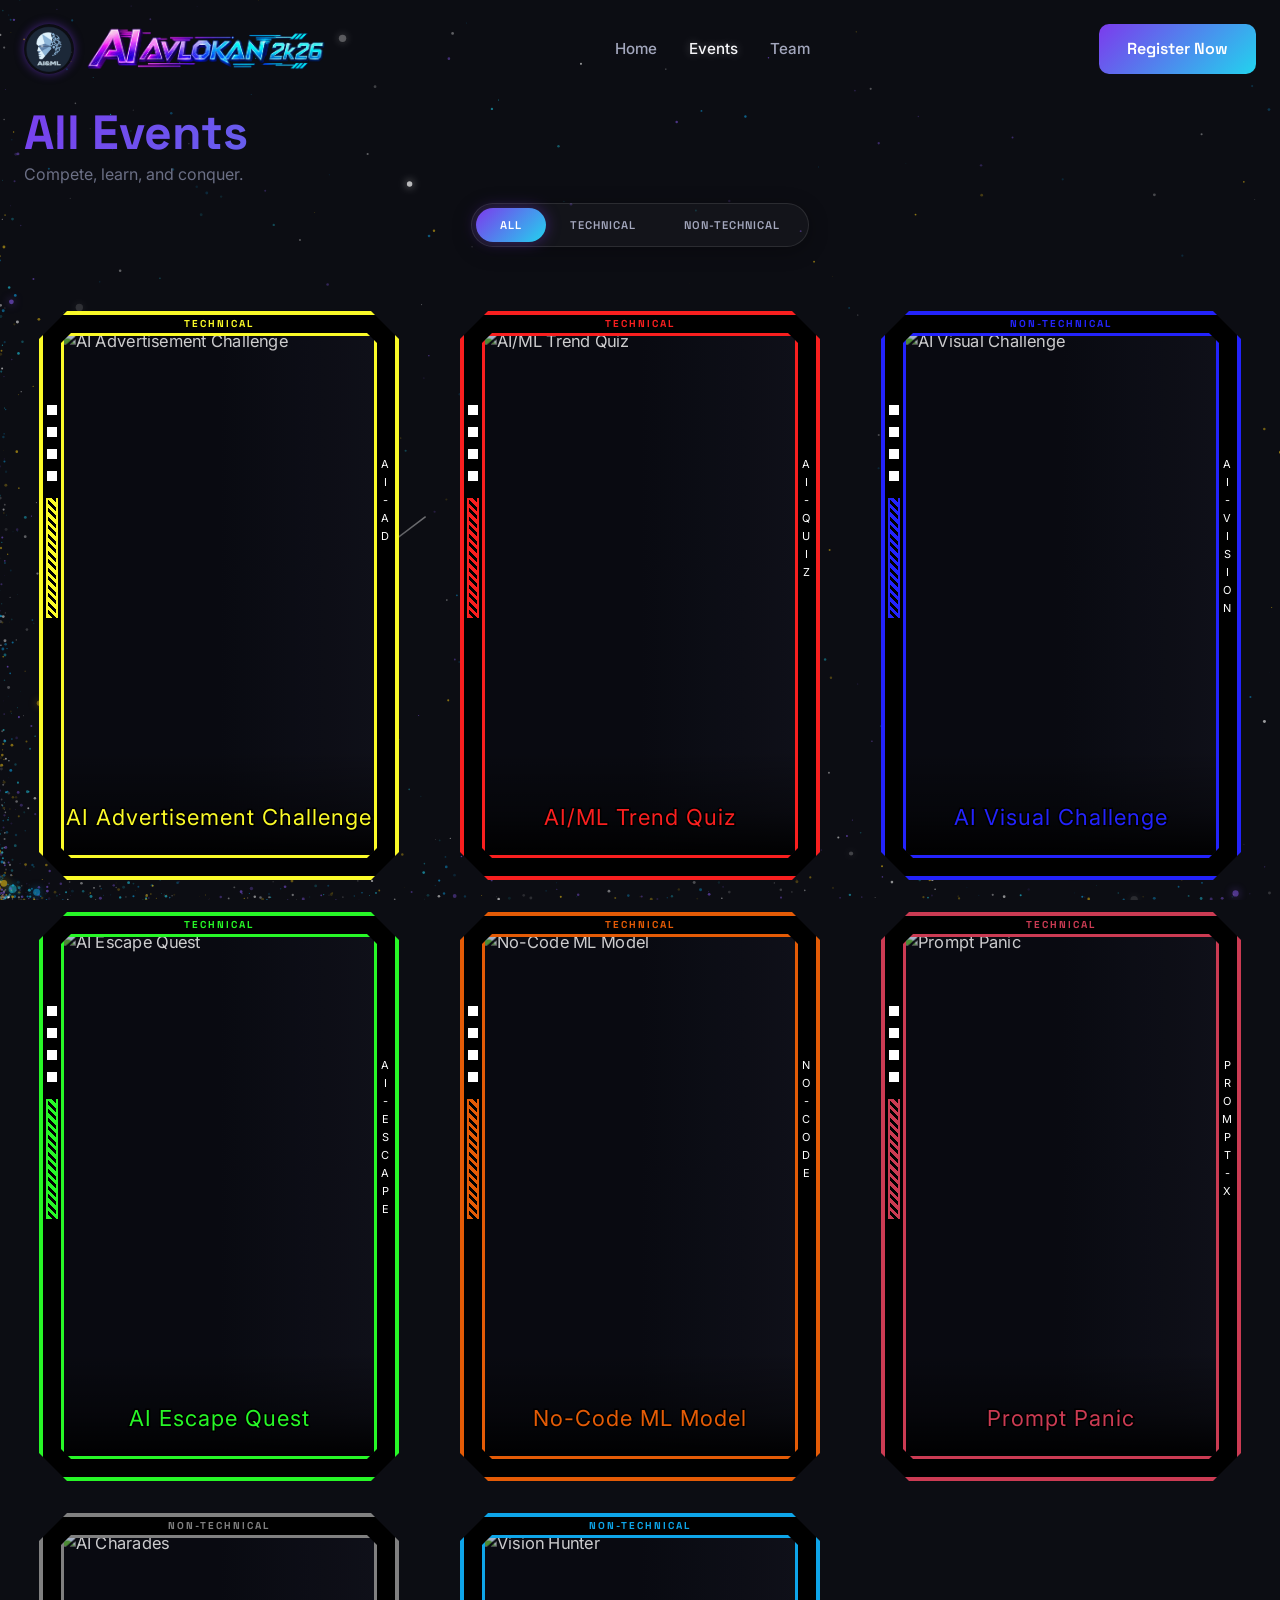
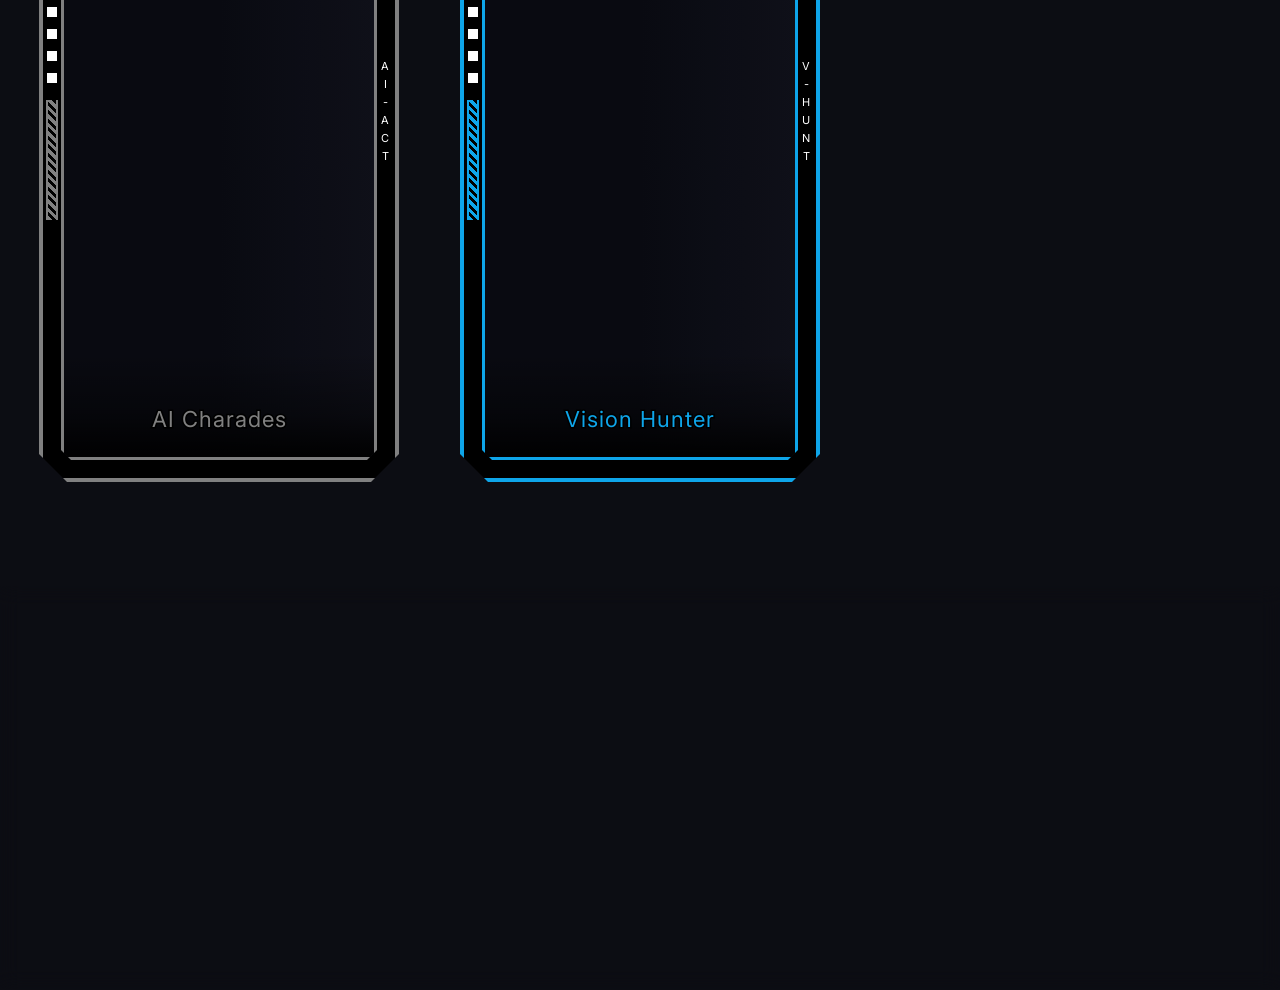
==== events.html @ 0ea6e254 "burger UI change and added register btn to burger menu and added my email for test" ====
<!DOCTYPE html>
<html lang="en">

<head>
  <meta charset="UTF-8">
  <meta name="viewport" content="width=device-width, initial-scale=1.0">
  <title>Events | AI AVLOKAN 2k26</title>

  <link rel="preconnect" href="https://fonts.googleapis.com">
  <link rel="preconnect" href="https://fonts.gstatic.com" crossorigin>
  <link
    href="https://fonts.googleapis.com/css2?family=Inter:wght@400;500;600&family=Space+Grotesk:wght@500;700&display=swap"
    rel="stylesheet">

  <link rel="stylesheet" href="css/style.css">
  <link rel="stylesheet" href="css/animations.css">
  <link rel="stylesheet" href="css/components.css">
  <link href="https://unpkg.com/aos@2.3.4/dist/aos.css" rel="stylesheet" />
</head>

<body>
  <!-- Scroll Progress -->
  <div id="scroll-progress"></div>

  <!-- Navbar -->
  <nav class="navbar">
    <div class="container navbar__inner">
      <a href="index.html" class="navbar__logo">
        <img src="assets/images/AIMLLOGO.png" alt="Logo" class="logo-mark-img">
        <img src="assets/images/AI_AVLOKAN_2k26.png" alt="AI AVLOKAN 2K26" class="logo-text-img">
      </a>

      <div class="nav-links">
        <a href="index.html">Home</a>
        <a href="events.html" class="active">Events</a>
        <a href="team.html">Team</a>
        <a href="#register" class="btn btn-primary mobile-nav-cta" style="color: white;">Register Now</a>
      </div>

      <a href="#register" class="btn btn-primary nav-cta">Register Now</a>
      <div class="burger-wrap">
        <button class="menu-toggle burger" aria-label="Toggle menu" aria-expanded="false">
          <div class="lines">
            <span></span>
            <span></span>
            <span></span>
          </div>
        </button>
      </div>
    </div>
  </nav>

  <!-- Page Header -->
  <header class="page-header mt-5">
    <div class="container">
      <h1 class="gradient-text reveal" style="padding-top: 40px; font-size: clamp(2rem, 4vw, 3rem);">All Events</h1>
      <p class="reveal reveal-delay-1 text-muted">Compete, learn, and conquer.</p>
    </div>
  </header>

  <!-- Events Section -->
  <section class="events-page-content pt-2">
    <div class="container">
      <div class="event-filter-container reveal mb-5">
        <div class="event-filter-pill">
          <div class="filter-slider"></div>
          <button class="filter-tab active" data-filter="all">ALL</button>
          <button class="filter-tab" data-filter="Technical">TECHNICAL</button>
          <button class="filter-tab" data-filter="Non-Technical">NON-TECHNICAL</button>
        </div>
      </div>
      <div id="all-events-container" class="all-events-grid"></div>
    </div>
  </section>

  <!-- Footer -->
  <footer class="footer mt-5">
    <div class="container footer-grid">
      <div class="footer-col">
        <a href="index.html" class="navbar__logo">
          <img src="assets/images/AIMLLOGO.png" alt="Logo" class="logo-mark-img">
          <span class="logo-text">AI AVLOKAN 2K26</span>
        </a>
        <p class="mt-2 text-muted">The Flagship National-Level AI Immersion Fest, Presented by the AIML Department.</p>
        <div class="social-icons mt-3">
          <a href="https://www.instagram.com/jnnce.aiml/" aria-label="Instagram"><svg width="20" height="20"
              viewBox="0 0 24 24" fill="none" stroke="#E1306C" stroke-width="2" stroke-linecap="round"
              stroke-linejoin="round">
              <rect x="2" y="2" width="20" height="20" rx="5" ry="5"></rect>
              <path d="M16 11.37A4 4 0 1 1 12.63 8 4 4 0 0 1 16 11.37z"></path>
              <line x1="17.5" y1="6.5" x2="17.51" y2="6.5"></line>
            </svg></a>
          <a href="https://www.linkedin.com/posts/jnnce-acm_jnnce-jnnceaiml-falconaiml-activity-7028016541375827968-Ko31"
            aria-label="LinkedIn"><svg width="20" height="20" viewBox="0 0 24 24" fill="none" stroke="#0A66C2"
              stroke-width="2" stroke-linecap="round" stroke-linejoin="round">
              <path d="M16 8a6 6 0 0 1 6 6v7h-4v-7a2 2 0 0 0-2-2 2 2 0 0 0-2 2v7h-4v-7a6 6 0 0 1 6-6z"></path>
              <rect x="2" y="9" width="4" height="12"></rect>
              <circle cx="4" cy="4" r="2"></circle>
            </svg></a>
          <a href="https://x.com/i/jf/onboarding/web?redirect_after_login=%2Fhashtag%2Fjnnce%3Fsrc%3Dhashtag_click&mode=login"
            aria-label="X (Twitter)"><svg width="20" height="20" viewBox="0 0 24 24" fill="#1DA1F2">
              <path
                d="M18.244 2.25h3.308l-7.227 8.26 8.502 11.24H16.17l-5.214-6.817L4.99 22.75H1.68l7.73-8.835L1.254 2.25H8.08l4.713 6.231zm-1.161 17.52h1.833L7.084 4.126H5.117z" />
            </svg></a>
        </div>
      </div>
      <div class="footer-col">
        <h4>Quick Links</h4>
        <a href="#about">About</a>
        <a href="events.html">Events</a>
        <a href="team.html">Team</a>
        <a href="#schedule">Schedule</a>
      </div>
      <div class="footer-col">
        <h4>Contact</h4>
        <p>hod_aiml@jnnce.ac.in</p>
        <p>JNNCE Campus, AIML Block Navule Shimoga</p>
      </div>
      <div class="footer-col">
        <h4>Organized By</h4>
        <p><a href="https://jnnce.ac.in/jnndemo/depaiml.html">Dept. of AIML</a></p>
      </div>
    </div>
    <div class="footer-bottom">
      <p>&copy; 2026 AI AVLOKAN &mdash; All Rights Reserved.</p>
      <p>Made with <svg width="16" height="16" viewBox="0 0 24 24" fill="currentColor" stroke="none"
          style="vertical-align: text-bottom; color: #ff3366;">
          <path
            d="M12 21.35l-1.45-1.32C5.4 15.36 2 12.28 2 8.5 2 5.42 4.42 3 7.5 3c1.74 0 3.41.81 4.5 2.09C13.09 3.81 14.76 3 16.5 3 19.58 3 22 5.42 22 8.5c0 3.78-3.4 6.86-8.55 11.54L12 21.35z" />
        </svg> by the <span><a href="https://jnnce.ac.in/jnndemo/depaiml.html"
            style="color: #07c7e9; text-decoration: none;">Dept. of AIML</a></span></p>
    </div>
  </footer>

  <!-- Event Details Modal -->
  <div id="event-modal" class="modal-overlay">
    <div class="modal-content glass-panel">
      <button class="modal-close" onclick="closeEventModal()">&times;</button>
      <div class="modal-body">
        <img id="modal-poster" src="" alt="Poster" class="modal-image">
        <div class="modal-info">
          <h2 id="modal-title">Event Title</h2>
          <p id="modal-desc" class="text-muted">Description...</p>
          <div class="modal-meta">
            <div><strong>Time:</strong> <span id="modal-time"></span></div>
            <div><strong>Prize:</strong> <span id="modal-prize" class="gradient-text"></span></div>
          </div>
          <div class="modal-organizers">
            <strong>Organizers:</strong>
            <div id="modal-organizers"></div>
          </div>
          <div class="modal-actions">
            <a href="#" id="modal-rulebook" class="btn btn-secondary">Rulebook</a>
            <a href="#" id="modal-register" class="btn btn-primary">Register Now</a>
          </div>
        </div>
      </div>
    </div>
  </div>

  <!-- Back to Top Button -->
  <button id="backToTop" class="back-to-top" aria-label="Back to top">
    <svg viewBox="0 0 24 24" fill="none" stroke="currentColor" stroke-width="2" stroke-linecap="round"
      stroke-linejoin="round">
      <path d="M18 15l-6-6-6 6" />
    </svg>
  </button>

  <script src="js/background.js"></script>
  <script src="js/events.js"></script>
  <script src="js/main.js"></script>
  <script src="https://unpkg.com/aos@2.3.4/dist/aos.js"></script>
  <script>
    AOS.init({
      duration: 1000,
      easing: 'ease-out-back',
      once: true,
      mirror: false
    });
  </script>
</body>

</html>
---- css/style.css ----
/* Core Variables */
:root {
  /* Base */
  --bg-primary: #0c0d13;
  --bg-secondary: #14151f;
  --bg-elevated: #1a1c28;
  --bg-glass: rgba(255, 255, 255, 0.04);

  /* Accent */
  --accent-primary: #7c3aed;
  --accent-secondary: #22d3ee;
  --accent-gradient: linear-gradient(135deg, #7c3aed 0%, #22d3ee 100%);
  --accent-gold: #facc15;

  /* Text */
  --text-primary: #f5f5f8;
  --text-secondary: #a3a7bd;
  --text-muted: #6b6f85;

  /* Borders / Lines */
  --border-subtle: rgba(255, 255, 255, 0.08);
  --border-glow: rgba(124, 58, 237, 0.4);

  /* Status */
  --success: #22c55e;
  --live-red: #ef4444;

  /* Shadows */
  --shadow-soft: 0 8px 30px rgba(0, 0, 0, 0.35);
  --shadow-glow: 0 0 40px rgba(124, 58, 237, 0.25);

  /* Radii */
  --radius-sm: 10px;
  --radius-md: 18px;
  --radius-lg: 28px;

  /* Spacing */
  --space-1: 8px;
  --space-2: 16px;
  --space-3: 24px;
  --space-4: 40px;
  --space-5: 64px;
  --space-6: 96px;

  /* Fonts */
  --font-heading: 'Space Grotesk', sans-serif;
  --font-body: 'Inter', sans-serif;
}

/* Reset & Base */
*,
*::before,
*::after {
  box-sizing: border-box;
  margin: 0;
  padding: 0;
}

html {
  scroll-behavior: smooth;
  scroll-padding-top: 80px;
  overflow-x: clip;
}

body {
  font-family: var(--font-body);
  background-color: var(--bg-primary);
  color: var(--text-primary);
  line-height: 1.6;
  overflow-x: clip;
  max-width: 100%;
}

/* Typography */
h1,
h2,
h3,
h4,
h5,
h6 {
  font-family: var(--font-heading);
  line-height: 1.2;
}

h1 {
  font-size: clamp(3rem, 5vw, 4.5rem);
  font-weight: 700;
}

h2 {
  font-size: clamp(2.25rem, 4vw, 2.75rem);
  font-weight: 700;
  margin-bottom: var(--space-3);
}

h3 {
  font-size: 1.5rem;
  font-weight: 600;
  margin-bottom: var(--space-2);
}

p {
  font-size: 1rem;
  color: var(--text-secondary);
}

small {
  font-size: 0.875rem;
  color: var(--text-muted);
}

.gradient-text {
  background: var(--accent-gradient);
  -webkit-background-clip: text;
  background-clip: text;
  -webkit-text-fill-color: transparent;
}

/* Container */
.container {
  width: 100%;
  max-width: 1280px;
  margin: 0 auto;
  padding: 0 var(--space-3);
}

/* Section */
section {
  padding: var(--space-4) 0;
  position: relative;
}

section.bg-alt {
  background-color: var(--bg-secondary);
}

/* Glassmorphism Utilities */
.glass-panel {
  background: var(--bg-glass);
  backdrop-filter: blur(12px);
  -webkit-backdrop-filter: blur(12px);
  border: 1px solid var(--border-subtle);
  border-radius: var(--radius-md);
}

/* Image Shimmer Skeleton */
.skeleton {
  background: linear-gradient(90deg, var(--bg-secondary) 25%, var(--bg-elevated) 50%, var(--bg-secondary) 75%);
  background-size: 200% 100%;
  animation: shimmer 1.5s infinite linear;
}

img {
  max-width: 100%;
  display: block;
}

/* Base Buttons */
.btn {
  display: inline-flex;
  align-items: center;
  justify-content: center;
  padding: 12px 28px;
  border-radius: var(--radius-sm);
  font-family: var(--font-heading);
  font-weight: 600;
  text-decoration: none;
  cursor: pointer;
  transition: transform 0.3s cubic-bezier(0.4, 0, 0.2, 1), box-shadow 0.3s ease;
  will-change: transform;
}

.btn:hover {
  transform: scale(1.03);
}

.btn:active {
  transform: scale(0.98);
}

.btn-primary {
  background: var(--accent-gradient);
  color: #fff;
  border: none;
}

.btn-primary:hover {
  box-shadow: var(--shadow-glow);
}

.btn-secondary {
  background: transparent;
  color: var(--text-primary);
  border: 1px solid var(--accent-primary);
  position: relative;
  overflow: hidden;
}

.btn-secondary:hover {
  background: rgba(124, 58, 237, 0.1);
  box-shadow: 0 0 20px rgba(124, 58, 237, 0.2);
}

/* Scrollbar */
::-webkit-scrollbar {
  width: 8px;
}

::-webkit-scrollbar-track {
  background: var(--bg-primary);
}

::-webkit-scrollbar-thumb {
  background: var(--accent-primary);
  border-radius: 4px;
}

/* Accessibility */
:focus-visible {
  outline: 2px solid var(--accent-primary);
  outline-offset: 4px;
}

.logo-text-img {
  width: 240px;
  height: auto;
  display: block;
}

@media (max-width: 768px) {
  .logo-text-img {
    width: 185px;
  }
}
---- css/animations.css ----
/* Animations */
@keyframes shimmer {
  to {
    background-position: -200% 0;
  }
}

@keyframes float {

  0%,
  100% {
    transform: translateY(0);
  }

  50% {
    transform: translateY(-12px);
  }
}

@keyframes spin-gradient {
  0% {
    transform: rotate(0deg);
  }

  100% {
    transform: rotate(360deg);
  }
}

@keyframes pulse {

  0%,
  100% {
    opacity: 1;
    box-shadow: 0 0 10px var(--live-red);
  }

  50% {
    opacity: 0.6;
    box-shadow: 0 0 20px var(--live-red);
  }
}

/* Scroll Reveal Classes */
.reveal {
  opacity: 0;
  transform: translateY(40px);
  transition: opacity 0.8s cubic-bezier(0.4, 0, 0.2, 1), transform 0.8s cubic-bezier(0.4, 0, 0.2, 1);
  will-change: opacity, transform;
}

.reveal.is-visible {
  opacity: 1;
  transform: translateY(0);
}

.reveal-left {
  opacity: 0;
  transform: translateX(-40px);
  transition: opacity 0.8s cubic-bezier(0.4, 0, 0.2, 1), transform 0.8s cubic-bezier(0.4, 0, 0.2, 1);
  will-change: opacity, transform;
}

.reveal-left.is-visible {
  opacity: 1;
  transform: translateX(0);
}

.reveal-right {
  opacity: 0;
  transform: translateX(40px);
  transition: opacity 0.8s cubic-bezier(0.4, 0, 0.2, 1), transform 0.8s cubic-bezier(0.4, 0, 0.2, 1);
  will-change: opacity, transform;
}

.reveal-right.is-visible {
  opacity: 1;
  transform: translateX(0);
}

/* Stagger delays */
.reveal-delay-1 {
  transition-delay: 0.1s;
}

.reveal-delay-2 {
  transition-delay: 0.2s;
}

.reveal-delay-3 {
  transition-delay: 0.3s;
}

/* Reduced Motion */
@media (prefers-reduced-motion: reduce) {

  *,
  *::before,
  *::after {
    animation-duration: 0.01ms !important;
    animation-iteration-count: 1 !important;
    transition-duration: 0.01ms !important;
    scroll-behavior: auto !important;
  }

  .reveal,
  .reveal-left,
  .reveal-right {
    opacity: 1;
    transform: none;
    transition: none;
  }
}

/* Hologram / CRT Glitch Effect */
@keyframes hologram-flicker {
  0% {
    opacity: 0;
    transform: scale(0.95) translateX(-2px);
    filter: drop-shadow(4px 0 0 rgba(255, 0, 50, 0.7)) drop-shadow(-4px 0 0 rgba(0, 210, 255, 0.7));
  }

  4% {
    opacity: 0.9;
    transform: scale(1.02) translateX(3px);
    filter: none;
  }

  8% {
    opacity: 0.1;
    transform: scale(1);
    filter: drop-shadow(-3px 0 0 rgba(255, 0, 50, 0.7)) drop-shadow(3px 0 0 rgba(0, 210, 255, 0.7));
  }

  14% {
    opacity: 1;
    transform: scale(1) translateX(0);
    filter: none;
  }

  18% {
    opacity: 0.2;
    transform: scale(1.01) translateY(2px);
    filter: drop-shadow(2px 0 0 rgba(255, 0, 50, 0.7)) drop-shadow(-2px 0 0 rgba(0, 210, 255, 0.7));
  }

  22% {
    opacity: 0;
    transform: scale(1);
    filter: none;
  }

  32% {
    opacity: 0.9;
    transform: scale(0.98) translateX(-1px);
    filter: none;
  }

  38% {
    opacity: 0.2;
    transform: scale(1);
  }

  48% {
    opacity: 1;
    transform: scale(1);
    filter: none;
  }

  52% {
    opacity: 1;
    transform: scale(1) translateX(2px) skewX(-2deg);
    filter: drop-shadow(2px 0 0 rgba(255, 0, 50, 0.5));
  }

  56% {
    opacity: 0.6;
    transform: scale(1) translateX(-2px) skewX(2deg);
    filter: drop-shadow(-2px 0 0 rgba(0, 210, 255, 0.5));
  }

  62% {
    opacity: 1;
    transform: scale(1);
    filter: none;
  }

  72% {
    opacity: 0.8;
    transform: scale(1);
    filter: none;
  }

  85% {
    opacity: 1;
    transform: scale(1);
    filter: none;
  }

  100% {
    opacity: 1;
    transform: scale(1);
    filter: none;
  }
}

.glitch-flicker {
  animation: hologram-flicker 2.5s cubic-bezier(0.25, 0.46, 0.45, 0.94) 2s both;
}

/* =========================================================
   AR/VR ENTRY EXPERIENCE
   ========================================================= */
:root {
  --violet: #8d43ff;
  --violet2: #c17cff;
  --cyan: #00eaff;
  --pink: #ff2bd6;
  --yellow: #ffe45b;
  --blue: #07134e;
  --black: #000;
  --intro-ms: 1700ms;
}

#vr-entry {
  position: fixed;
  inset: 0;
  z-index: 99999;
  overflow: hidden;
  background: #000;
  pointer-events: auto;
  isolation: isolate;
}

#vr-entry.is-done {
  pointer-events: none;
  animation: entryExit 280ms cubic-bezier(.2, .8, .2, 1) forwards;
}

@keyframes entryExit {
  to {
    opacity: 0;
    visibility: hidden
  }
}

.atmosphere {
  position: absolute;
  inset: -20%;
  background:
    radial-gradient(circle at 50% 52%, rgba(33, 18, 126, .38), transparent 28%),
    radial-gradient(circle at 50% 50%, rgba(0, 234, 255, .09), transparent 42%),
    repeating-linear-gradient(90deg,
      transparent 0 12px,
      rgba(141, 67, 255, .018) 13px 14px);
  filter: blur(1px);
  animation: atmosphereMove 2s ease-out both;
}

@keyframes atmosphereMove {
  from {
    transform: scale(1.15);
    opacity: .25
  }

  to {
    transform: scale(1);
    opacity: 1
  }
}

.goggles {
  position: absolute;
  left: 50%;
  top: 50%;
  width: min(92vw, 1790px);
  aspect-ratio: 1793/904;
  transform:
    translate(-50%, -50%) perspective(1200px) rotateX(0deg) scale(.43);
  transform-origin: center;
  animation: gogglesExpand var(--intro-ms) cubic-bezier(.12, .76, .12, 1) forwards;
  will-change: transform;
  filter:
    drop-shadow(0 0 5px rgba(141, 67, 255, .45)) drop-shadow(0 0 22px rgba(0, 234, 255, .08));
}

@keyframes gogglesExpand {
  0% {
    transform: translate(-50%, -50%) perspective(1200px) rotateX(9deg) scale(.38);
  }

  28% {
    transform: translate(-50%, -50%) perspective(1200px) rotateX(3deg) scale(.56);
  }

  72% {
    transform: translate(-50%, -50%) perspective(1200px) rotateX(0) scale(.93);
  }

  100% {
    transform: translate(-50%, -50%) perspective(1200px) rotateX(0) scale(1.62);
  }
}

.goggle-shell {
  position: absolute;
  inset: 0;
}

.goggle-shell svg {
  width: 100%;
  height: 100%;
  display: block;
  overflow: visible;
}

.frame-glow {
  fill: none;
  stroke: var(--violet2);
  stroke-width: 2.2;
  opacity: .72;
  filter: url(#glow);
}

.frame-glow-2 {
  fill: none;
  stroke: var(--violet);
  stroke-width: 1;
  opacity: .42;
}

.lens {
  position: absolute;
  inset: 9.7% 10.4% 8.8%;
  overflow: hidden;
  clip-path: polygon(3.8% 8.8%, 26% 1%, 47% 4.7%, 53% 4.7%, 74% 1%, 96.2% 8.8%, 100% 42%, 96.5% 85%, 74% 98%, 58% 92%, 50% 84%, 42% 92%, 26% 98%, 3.5% 85%, 0 42%);
  background:
    radial-gradient(circle at 50% 48%, rgba(41, 32, 144, .46), transparent 35%),
    linear-gradient(135deg, #081b68, #03072c 52%, #08194b);
  box-shadow: inset 0 0 50px rgba(0, 0, 0, .75), inset 0 0 25px rgba(0, 234, 255, .12);
  animation: lensPunch var(--intro-ms) cubic-bezier(.12, .76, .12, 1) both;
}

@keyframes lensPunch {
  0% {
    filter: brightness(.45);
    transform: scale(.96)
  }

  25% {
    filter: brightness(1);
    transform: scale(1)
  }

  78% {
    filter: brightness(1.15);
    transform: scale(1.015)
  }

  100% {
    filter: brightness(.8);
    transform: scale(1.04)
  }
}

.lens::before {
  content: "";
  position: absolute;
  inset: 0;
  background:
    repeating-linear-gradient(0deg, transparent 0 3px, rgba(0, 234, 255, .028) 4px, transparent 5px 7px),
    repeating-linear-gradient(90deg, transparent 0 30px, rgba(141, 67, 255, .025) 31px, transparent 32px);
  mix-blend-mode: screen;
  animation: scan 650ms linear infinite;
  pointer-events: none;
}

@keyframes scan {
  from {
    background-position: 0 0, 0 0
  }

  to {
    background-position: 0 42px, 28px 0
  }
}

.data-noise {
  position: absolute;
  inset: 0;
  opacity: .35;
  background:
    linear-gradient(90deg, transparent 0 15%, rgba(0, 234, 255, .08) 15.2% 15.35%, transparent 15.5%),
    linear-gradient(180deg, transparent 0 72%, rgba(255, 43, 214, .12) 72.2% 72.35%, transparent 72.6%),
    repeating-linear-gradient(90deg, transparent 0 62px, rgba(0, 234, 255, .045) 63px 64px);
  animation: dataDrift 1.4s linear infinite;
}

@keyframes dataDrift {
  50% {
    transform: translateX(-8px);
    opacity: .52
  }
}

.hud {
  position: absolute;
  left: 21%;
  top: 18%;
  width: 57%;
  height: 48%;
  color: #fff;
  text-shadow: 0 0 8px rgba(255, 255, 255, .55);
}

.hud-frame {
  position: absolute;
  inset: 0;
  border: 2px solid rgba(255, 43, 214, .72);
  box-shadow: 0 0 10px rgba(255, 43, 214, .35), inset 0 0 14px rgba(255, 43, 214, .12);
  clip-path: polygon(0 0, 73% 0, 77% 9%, 100% 9%, 100% 86%, 94% 100%, 0 100%);
}

.hud-frame::after {
  content: "";
  position: absolute;
  left: 4%;
  right: 2%;
  top: 8%;
  border-top: 2px solid rgba(0, 234, 255, .7);
  box-shadow: 0 0 7px rgba(0, 234, 255, .5);
}

.hud-title {
  position: absolute;
  top: 11%;
  left: 4%;
  font-weight: 900;
  font-size: clamp(12px, 1.7vw, 28px);
  letter-spacing: .19em;
  color: #ffe9c8;
  text-shadow: 0 0 4px #ff8a4b, 0 0 13px rgba(255, 43, 214, .55);
  white-space: nowrap;
  transform: skew(-5deg);
}

.hud-meta {
  position: absolute;
  left: 4%;
  top: 22%;
  font-size: clamp(6px, .6vw, 10px);
  letter-spacing: .16em;
  opacity: .45;
}

.hud-progress {
  position: absolute;
  left: 7%;
  right: 7%;
  top: 42%;
  height: 16%;
  border: 2px solid rgba(255, 43, 214, .72);
  box-shadow: 0 0 12px rgba(255, 43, 214, .22);
  padding: 5px;
}

.progress-fill {
  width: 0%;
  height: 100%;
  background: repeating-linear-gradient(135deg, #ffb14b 0 8px, #ffe45b 8px 16px);
  box-shadow: 0 0 10px #ffe45b, 0 0 22px rgba(255, 228, 91, .6);
  animation: loadProgress 1080ms linear 40ms forwards;
}

@keyframes loadProgress {
  0% {
    width: 0%
  }

  100% {
    width: 100%
  }
}

.progress-sheen {
  position: absolute;
  inset: 0 auto 0 -35%;
  width: 25%;
  background: linear-gradient(90deg, transparent, rgba(255, 255, 255, .8), transparent);
  transform: skewX(-18deg);
  animation: sheen 500ms ease-out 150ms forwards;
}

@keyframes sheen {
  to {
    left: 115%
  }
}

.percent {
  position: absolute;
  left: 7%;
  top: 63%;
  color: var(--cyan);
  font-size: clamp(22px, 3.1vw, 52px);
  font-weight: 900;
  letter-spacing: .04em;
  text-shadow: 0 0 9px rgba(0, 234, 255, .8);
}

.percent::after {
  content: "";
  display: block;
  width: 105px;
  max-width: 55vw;
  height: 3px;
  margin-top: 4px;
  background: var(--cyan);
  box-shadow: 0 0 8px var(--cyan);
}

.hud-dots {
  position: absolute;
  top: 4%;
  left: 45%;
  display: flex;
  gap: 8px;
}

.hud-dots i {
  width: 9px;
  height: 9px;
  background: #ffb14b;
  box-shadow: 0 0 8px #ffb14b;
  animation: blink 600ms infinite alternate;
}

.hud-dots i:nth-child(2) {
  animation-delay: 100ms
}

.hud-dots i:nth-child(3) {
  animation-delay: 200ms
}

.hud-dots i:nth-child(4) {
  animation-delay: 300ms
}

@keyframes blink {
  to {
    opacity: .25;
    transform: scale(.75)
  }
}

.cross {
  position: absolute;
  width: 13px;
  height: 13px;
  border: 2px solid var(--cyan);
  transform: rotate(45deg);
  box-shadow: 0 0 8px rgba(0, 234, 255, .6);
}

.cross.a {
  top: 12%;
  right: 26%
}

.cross.b {
  bottom: 7%;
  left: 48%;
  border-color: #ffe45b
}

.side-control {
  position: absolute;
  top: 13%;
  width: 8%;
  height: 70%;
  color: var(--violet);
  opacity: .9;
}

.side-control.left {
  left: 1.2%
}

.side-control.right {
  right: 1.2%
}

.side-arc {
  position: absolute;
  inset: 0;
  border: 5px solid var(--violet);
  border-top-color: transparent;
  border-bottom-color: transparent;
  border-radius: 50%;
  filter: drop-shadow(0 0 7px rgba(141, 67, 255, .7));
}

.side-control.left .side-arc {
  transform: rotate(18deg)
}

.side-control.right .side-arc {
  transform: rotate(-18deg)
}

.ticks {
  position: absolute;
  inset: 13% 18%;
  background: repeating-conic-gradient(from 0deg, var(--violet) 0 2deg, transparent 2deg 8deg);
  mask: radial-gradient(circle, transparent 54%, #000 56% 65%, transparent 67%);
  -webkit-mask: radial-gradient(circle, transparent 54%, #000 56% 65%, transparent 67%);
}

.telemetry {
  position: absolute;
  left: 24%;
  bottom: 10%;
  display: flex;
  gap: 14px;
  transform: scale(.9);
}

.dial {
  width: 44px;
  aspect-ratio: 1;
  border: 4px dotted var(--violet);
  border-radius: 50%;
  display: grid;
  place-items: center;
  font-size: 11px;
  color: #d4b2ff;
  box-shadow: 0 0 8px rgba(141, 67, 255, .25);
}

.bars {
  position: absolute;
  top: 52px;
  left: 0;
  display: flex;
  gap: 4px;
}

.bars span {
  display: block;
  width: 26px;
  height: 6px;
  background: var(--violet);
  box-shadow: 0 0 5px rgba(141, 67, 255, .55);
}

.wave {
  position: absolute;
  right: 21%;
  bottom: 12%;
  width: 10%;
  height: 10%;
  opacity: .9;
}

.wave svg {
  width: 100%;
  height: 100%;
  overflow: visible;
}

.wave path {
  fill: #b45cff;
  filter: url(#waveGlow);
}

.brand-mark {
  position: absolute;
  left: 50%;
  bottom: 3%;
  transform: translateX(-50%);
  color: var(--violet);
  font-family: Arial, sans-serif;
  font-weight: 900;
  font-size: clamp(42px, 5vw, 84px);
  font-style: italic;
  letter-spacing: -.15em;
  text-shadow: 0 0 8px rgba(141, 67, 255, .7), 0 0 20px rgba(141, 67, 255, .35);
}

.center-seam {
  position: absolute;
  left: 50%;
  top: 0;
  bottom: 0;
  width: 1px;
  background: linear-gradient(transparent, rgba(141, 67, 255, .55) 20%, rgba(255, 255, 255, .18) 50%, rgba(141, 67, 255, .55) 80%, transparent);
  opacity: .55;
  animation: seam 700ms ease-out both;
}

@keyframes seam {
  from {
    transform: scaleY(.25);
    opacity: 0
  }

  to {
    transform: scaleY(1);
    opacity: .55
  }
}

#vr-entry::after {
  content: "";
  position: absolute;
  inset: 0;
  background: #000;
  opacity: 0;
  pointer-events: none;
  animation: blackout 300ms ease-in 1030ms forwards;
}

@keyframes blackout {
  0% {
    opacity: 0
  }

  65% {
    opacity: .92
  }

  100% {
    opacity: 1
  }
}

#vr-entry.is-done .lens,
#vr-entry.is-done .hud,
#vr-entry.is-done .telemetry,
#vr-entry.is-done .wave,
#vr-entry.is-done .brand-mark {
  opacity: 0;
  transition: opacity 130ms ease-out;
}

#vr-entry.is-done .goggles {
  filter: drop-shadow(0 0 8px rgba(141, 67, 255, .55)) drop-shadow(0 0 30px rgba(0, 234, 255, .12));
}

.boot-label {
  position: absolute;
  left: 50%;
  top: 54%;
  transform: translate(-50%, -50%);
  z-index: 5;
  font-size: 10px;
  letter-spacing: .3em;
  color: rgba(255, 255, 255, .48);
  animation: bootLabel 700ms ease-out both;
}

@keyframes bootLabel {
  0% {
    opacity: 0;
    transform: translate(-50%, -50%) scale(.8)
  }

  30% {
    opacity: 1
  }

  80% {
    opacity: .6
  }

  100% {
    opacity: 0;
    transform: translate(-50%, -50%) scale(1.08)
  }
}

@media (max-width:700px) {
  .goggles {
    width: 210vw;
    max-width: none;
    aspect-ratio: 1793/904;
    animation-name: gogglesExpandMobile;
  }

  @keyframes gogglesExpandMobile {
    0% {
      transform: translate(-50%, -50%) perspective(800px) rotateX(10deg) scale(.24);
    }

    30% {
      transform: translate(-50%, -50%) perspective(800px) rotateX(3deg) scale(.36);
    }

    72% {
      transform: translate(-50%, -50%) perspective(800px) rotateX(0) scale(.68);
    }

    100% {
      transform: translate(-50%, -50%) perspective(800px) rotateX(0) scale(1.04);
    }
  }

  .hud {
    left: 21%;
    top: 18%;
    width: 58%;
    height: 48%;
  }

  .hud-title {
    font-size: 11px;
    letter-spacing: .13em;
  }

  .hud-progress {
    top: 41%;
    height: 15%;
  }

  .percent {
    top: 62%;
    font-size: 24px;
  }

  .telemetry {
    left: 23%;
    bottom: 10%;
    gap: 7px;
    transform: scale(.65);
    transform-origin: left bottom;
  }

  .wave {
    right: 21%;
    bottom: 12%;
    width: 13%;
  }

  .brand-mark {
    font-size: 43px;
  }

  .side-control {
    width: 8%;
  }
}

@media (max-width:390px) {
  .hud-title {
    font-size: 9px
  }

  .hud-meta {
    font-size: 5px
  }

  .percent {
    font-size: 20px
  }

  .telemetry {
    transform: scale(.53)
  }
}
---- css/components.css ----
/* ---------------------------------
   COMPONENT STYLES
----------------------------------- */

/* Helpers */
.mt-2 {
  margin-top: var(--space-2);
}

.mt-3 {
  margin-top: var(--space-3);
}

.mt-4 {
  margin-top: var(--space-4);
}

.mt-5 {
  margin-top: var(--space-5);
}

.mt-6 {
  margin-top: var(--space-6);
}

.mb-2 {
  margin-bottom: var(--space-2);
}

.mb-3 {
  margin-bottom: var(--space-3);
}

.mb-5 {
  margin-bottom: var(--space-5);
}

.pt-2 {
  padding-top: var(--space-2);
}

.text-muted {
  color: var(--text-muted);
}

.w-full {
  width: 100%;
}

.centered-cta {
  display: flex;
  justify-content: center;
}

.badge {
  display: inline-flex;
  align-items: center;
  padding: 4px 12px;
  background: var(--bg-elevated);
  border: 1px solid var(--border-subtle);
  border-radius: 20px;
  font-size: 0.85rem;
  font-weight: 500;
}

/* Loader */
.loader-overlay {
  position: fixed;
  inset: 0;
  background: var(--bg-primary);
  z-index: 9999;
  display: flex;
  align-items: center;
  justify-content: center;
  transition: opacity 0.5s ease;
}

.spinner {
  width: 40px;
  height: 40px;
  border: 3px solid rgba(255, 255, 255, 0.1);
  border-radius: 50%;
  border-top-color: var(--accent-primary);
  animation: spin 1s linear infinite;
}

@keyframes spin {
  to {
    transform: rotate(360deg);
  }
}

/* Scroll Progress */
#scroll-progress {
  position: fixed;
  top: 0;
  left: 0;
  height: 3px;
  background: var(--accent-gradient);
  z-index: 1000;
  width: 0%;
  transition: width 0.1s;
}

/* Navbar */
.navbar {
  position: fixed;
  top: 0;
  left: 0;
  width: 100%;
  z-index: 100;
  transition: all 0.3s ease;
  padding: 24px 0;
}

.navbar.scrolled {
  padding: 16px 0;
  background: rgba(12, 13, 19, 0.8);
  backdrop-filter: blur(16px);
  -webkit-backdrop-filter: blur(16px);
  box-shadow: 0 10px 30px rgba(0, 0, 0, 0.5);
}

.navbar__inner {
  display: flex;
  align-items: center;
  justify-content: space-between;
  min-width: 0;
  width: 100%;
}

.navbar__logo {
  display: flex;
  align-items: center;
  gap: 12px;
  min-width: 0;
  max-width: 100%;
  text-decoration: none;
  font-family: var(--font-heading);
  font-weight: 700;
  font-size: 1.35rem;
  letter-spacing: 0.05em;
}

.logo-text {
  background: var(--accent-gradient);
  -webkit-background-clip: text;
  background-clip: text;
  -webkit-text-fill-color: transparent;
  text-shadow: 0 2px 10px rgba(124, 58, 237, 0.3);
  min-width: 0;
  overflow: hidden;
  text-overflow: ellipsis;
  white-space: nowrap;
}

.logo-mark-img {
  width: 50px;
  height: 50px;
  border-radius: 50%;
  object-fit: cover;
  box-shadow: 0 0 10px rgba(124, 58, 237, 0.5);
}

.nav-links {
  display: flex;
  gap: 32px;
  align-items: center;
}

.nav-links a {
  text-decoration: none;
  color: var(--text-secondary);
  font-size: 0.95rem;
  font-weight: 500;
  transition: color 0.2s;
}

.nav-links a:hover,
.nav-links a.active {
  color: var(--text-primary);
  text-shadow: 0 0 10px rgba(255, 255, 255, 0.3);
}

.mobile-nav-cta {
  display: none;
}

/* =========================
   MOBILE MENU TOGGLE (Burger)
========================== */
.burger-wrap {
  position: relative;
  display: none;
  /* hidden on desktop */
}

.burger-wrap::after {
  content: '';
  position: absolute;
  inset: -6px;
  border-radius: 50%;
  border: 1px dashed rgba(34, 211, 238, 0.4);
  animation: spinRadar 10s linear infinite;
  pointer-events: none;
  transition: border-color 0.35s ease;
}

.burger-wrap.active::after {
  border-color: rgba(236, 72, 153, 0.45);
}

@keyframes spinRadar {
  0% {
    transform: rotate(0deg);
  }

  100% {
    transform: rotate(360deg);
  }
}

.menu-toggle.burger {
  width: 45px;
  height: 45px;
  border-radius: 50%;
  border: 1.5px solid rgba(34, 211, 238, 0.4);
  background: var(--bg-glass);
  backdrop-filter: blur(8px);
  -webkit-backdrop-filter: blur(8px);
  cursor: pointer;
  position: relative;
  display: flex;
  align-items: center;
  justify-content: center;
  overflow: hidden;
  isolation: isolate;
  box-shadow: 0 0 0 rgba(236, 72, 153, 0);
  transition: border-color 0.35s ease, box-shadow 0.35s ease;
  z-index: 101;
}

.menu-toggle.burger.active {
  border-color: var(--accent-secondary);
  box-shadow: 0 0 22px rgba(236, 72, 153, 0.35);
}

.menu-toggle.burger::before {
  content: "";
  position: absolute;
  inset: 0;
  margin: auto;
  width: 0;
  height: 0;
  border-radius: 50%;
  background: var(--accent-secondary);
  transition: width 0.5s ease, height 0.5s ease;
  z-index: 0;
}

.menu-toggle.burger.active::before {
  width: 140%;
  height: 140%;
}

.menu-toggle.burger .lines {
  width: 20px;
  height: 14px;
  position: relative;
  z-index: 1;
}

.menu-toggle.burger .lines span {
  position: absolute;
  left: 0;
  width: 100%;
  height: 2px;
  border-radius: 2px;
  background: var(--text-primary);
  transition: transform 0.4s ease, top 0.3s ease, background 0.4s ease, box-shadow 0.4s ease;
}

.menu-toggle.burger.active .lines span {
  background: var(--live-red);
  box-shadow: none;
}

.menu-toggle.burger .lines span:nth-child(1) {
  top: 0;
}

.menu-toggle.burger .lines span:nth-child(2) {
  top: 6px;
}

.menu-toggle.burger .lines span:nth-child(3) {
  top: 12px;
}

.menu-toggle.burger.active .lines span:nth-child(1) {
  top: 6px;
  transform: rotate(45deg);
}

.menu-toggle.burger.active .lines span:nth-child(2) {
  transform: translateX(30px);
  opacity: 0;
}

.menu-toggle.burger.active .lines span:nth-child(3) {
  top: 6px;
  transform: rotate(-45deg);
}

/* =========================
   BACK TO TOP BUTTON
========================== */
.back-to-top {
  position: fixed;
  bottom: 30px;
  right: 30px;
  width: 45px;
  height: 45px;
  background: var(--accent-secondary);
  color: var(--bg-primary);
  border: none;
  border-radius: 8px;
  display: flex;
  justify-content: center;
  align-items: center;
  cursor: pointer;
  z-index: 99;
  opacity: 0;
  visibility: hidden;
  transform: translateY(20px);
  transition: all 0.3s ease;
  box-shadow: 0 4px 12px rgba(34, 211, 238, 0.4);
}

.back-to-top.visible {
  opacity: 1;
  visibility: visible;
  transform: translateY(0);
}

.back-to-top:hover {
  transform: translateY(-5px);
  box-shadow: 0 6px 16px rgba(34, 211, 238, 0.6);
}

.back-to-top svg {
  width: 24px;
  height: 24px;
}

/* Hero Section */
.hero {
  min-height: 100svh;
  display: flex;
  flex-direction: column;
  align-items: center;
  justify-content: center;
  text-align: center;
  padding-top: 80px;
  position: relative;
}

.hero__content {
  z-index: 2;
  display: flex;
  flex-direction: column;
  align-items: center;
  gap: 12px;
}

.hero__logo-wrapper {
  position: relative;
  width: 150px;
  height: 150px;
  margin-top: 40px;
  margin-bottom: 8px;
  animation: float 6s ease-in-out infinite;
  transform-style: preserve-3d;
  perspective: 1000px;
}

.multi-ring-container {
  position: relative;
  width: 100%;
  height: 100%;
  display: flex;
  align-items: center;
  justify-content: center;
}

.ring {
  position: absolute;
  border-radius: 50%;
  border: 2px solid transparent;
}

.ring-1 {
  width: 100%;
  height: 100%;
  border-top: 2px solid var(--accent-primary);
  border-right: 2px solid var(--accent-secondary);
  animation: spin-gradient 10s linear infinite;
  box-shadow: 0 0 20px rgba(124, 58, 237, 0.2);
}

.ring-2 {
  width: 92%;
  height: 92%;
  border-bottom: 2px dashed var(--accent-secondary);
  border-left: 2px solid var(--accent-primary);
  animation: spin-gradient 15s linear infinite reverse;
  opacity: 0.8;
}

.ring-3 {
  width: 84%;
  height: 84%;
  border-top: 2px dotted var(--accent-gold);
  border-right: 2px dotted var(--accent-primary);
  animation: spin-gradient 20s linear infinite;
  opacity: 0.6;
}

.ring-core {
  width: 75%;
  height: 75%;
  background: rgba(12, 13, 19, 0.5);
  backdrop-filter: blur(8px);
  border-radius: 50%;
  border: 1px solid rgba(255, 255, 255, 0.2);
  box-shadow: 0 0 40px var(--accent-primary);
  display: flex;
  align-items: center;
  justify-content: center;
  animation: pulse 3s infinite;
  overflow: hidden;
}

.core-inner-img {
  width: 95%;
  height: 95%;
  object-fit: contain;
  border-radius: 50%;
  transition: transform 0.4s ease;
}

.hero__wordmark-slot {
  width: min(90vw, 720px);
  aspect-ratio: 3 / 1;
  display: flex;
  align-items: center;
  justify-content: center;
  margin-bottom: 8px;
  opacity: 0.8;
}

.hero__wordmark {
  width: 100%;
  height: 100%;
  object-fit: contain;
}

.hero__tagline {
  font-family: var(--font-heading);
  font-size: clamp(1.2rem, 2.5vw, 1.8rem);
  color: #22d3ee;
  max-width: 600px;
  margin: 0 auto;
  text-transform: uppercase;
  letter-spacing: 3px;
  font-weight: 800;
  text-shadow: 0 0 15px rgba(34, 211, 238, 0.6), 0 0 30px rgba(34, 211, 238, 0.3);
}

.hero__meta {
  display: flex;
  gap: 16px;
  justify-content: center;
  margin-top: 10px;
  flex-wrap: wrap;
}

.hero__scroll-indicator {
  position: absolute;
  bottom: 40px;
  left: 50%;
  transform: translateX(-50%);
  animation: float 4s ease-in-out infinite;
  opacity: 0.6;
}

/* ---------------------------------
   CYBER STATS SECTION
----------------------------------- */
.countdown-stats {
  position: relative;
  padding: 80px 0;
  overflow: hidden;
}

.ambient-orb {
  position: absolute;
  border-radius: 50%;
  filter: blur(100px);
  opacity: 0.3;
  z-index: 0;
  pointer-events: none;
}

.orb-1 {
  width: 300px;
  height: 300px;
  background: var(--accent-primary);
  top: -50px;
  left: -100px;
}

.orb-2 {
  width: 400px;
  height: 400px;
  background: var(--accent-gold);
  bottom: -150px;
  right: -100px;
}

.countdown-stats .container {
  position: relative;
  z-index: 1;
}

.cyber-countdown {
  display: grid;
  grid-template-columns: repeat(4, 1fr);
  gap: 24px;
  max-width: 800px;
  margin: 0 auto 60px;
}

@media (max-width: 600px) {
  .cyber-countdown {
    grid-template-columns: 1fr 1fr;
    gap: 16px;
  }
}

.cyber-box {
  background: rgba(255, 255, 255, 0.03);
  border: 1px solid rgba(255, 255, 255, 0.1);
  box-shadow: inset 0 0 20px rgba(255, 255, 255, 0.02);
  padding: 30px 20px;
  text-align: center;
  border-radius: 16px;
  backdrop-filter: blur(12px);
  -webkit-backdrop-filter: blur(12px);
  position: relative;
  overflow: hidden;
}

.cyber-box::before {
  content: '';
  position: absolute;
  top: 0;
  left: 0;
  right: 0;
  height: 1px;
  background: linear-gradient(90deg, transparent, rgba(255, 255, 255, 0.5), transparent);
}

.flip-digit {
  font-family: var(--font-heading);
  font-size: clamp(3rem, 6vw, 4.5rem);
  font-weight: 800;
  color: var(--accent-gold);
  line-height: 1;
  display: inline-block;
  background: linear-gradient(180deg, #fcd34d 0%, #d97706 100%);
  -webkit-background-clip: text;
  background-clip: text;
  -webkit-text-fill-color: transparent;
  text-shadow: 0 0 15px rgba(252, 211, 77, 0.4);
}

.flip-anim {
  animation: cyber-flip 0.6s cubic-bezier(0.4, 0, 0.2, 1);
  transform-origin: center center;
}

@keyframes cyber-flip {
  0% {
    transform: rotateX(90deg);
    filter: blur(4px);
    opacity: 0.5;
  }

  100% {
    transform: rotateX(0deg);
    filter: blur(0);
    opacity: 1;
  }
}

.cyber-box small {
  display: block;
  margin-top: 12px;
  color: var(--text-secondary);
  letter-spacing: 4px;
  font-size: 0.85rem;
  font-weight: 600;
}

.cyber-stats-grid {
  display: grid;
  grid-template-columns: repeat(auto-fit, minmax(300px, 1fr));
  gap: 30px;
  margin-bottom: 60px;
  max-width: 900px;
  margin-inline: auto;
}

.cyber-stat-panel {
  display: flex;
  align-items: center;
  gap: 24px;
  padding: 35px 30px;
  background: rgba(255, 255, 255, 0.03);
  border: 1px solid rgba(255, 255, 255, 0.08);
  border-radius: 20px;
  backdrop-filter: blur(12px);
  -webkit-backdrop-filter: blur(12px);
  transition: all 0.4s ease;
}

.cyber-stat-panel:hover {
  transform: translateY(-5px);
  border-color: rgba(255, 255, 255, 0.2);
  background: rgba(255, 255, 255, 0.06);
  box-shadow: 0 20px 40px rgba(0, 0, 0, 0.4);
}

.cyber-stat-icon {
  font-size: 3rem;
  filter: drop-shadow(0 0 10px rgba(255, 255, 255, 0.1));
  transition: transform 0.4s ease;
}

.cyber-stat-panel:hover .cyber-stat-icon {
  transform: scale(1.1) rotate(10deg);
}

.stat-number {
  font-size: clamp(2.5rem, 4vw, 3.5rem);
  line-height: 1;
  font-weight: 800;
  margin-bottom: 8px;
  background: var(--accent-gradient);
  -webkit-background-clip: text;
  background-clip: text;
  -webkit-text-fill-color: transparent;
}

.cyber-stat-info p {
  margin: 0;
  color: var(--text-secondary);
  text-transform: uppercase;
  letter-spacing: 2px;
  font-size: 0.95rem;
  font-weight: 600;
}

.cta-group {
  text-align: center;
  max-width: 600px;
  margin: 0 auto;
  padding: 40px;
  background: rgba(255, 255, 255, 0.02);
  border-radius: 24px;
  border: 1px solid rgba(255, 255, 255, 0.05);
  backdrop-filter: blur(10px);
}

.cta-headline {
  font-size: clamp(1.5rem, 3vw, 2rem);
  margin-bottom: 10px;
  color: #fff;
}

.cta-subtext {
  color: var(--text-secondary);
  margin-bottom: 30px;
  font-size: 1.1rem;
}

.cta-buttons {
  display: flex;
  gap: 16px;
  justify-content: center;
}

@media (max-width: 500px) {
  .cta-buttons {
    flex-direction: column;
  }
}

.cta-btn-primary,
.cta-btn-secondary {
  padding: 14px 28px;
  border-radius: 50px;
  font-weight: 600;
  transition: transform 0.3s ease, box-shadow 0.3s ease;
  text-decoration: none;
  display: inline-flex;
  align-items: center;
  justify-content: center;
}

.cta-btn-primary {
  background: var(--accent-gradient);
  color: #fff;
  box-shadow: 0 4px 15px rgba(124, 58, 237, 0.4);
  border: none;
}

.cta-btn-primary:hover {
  transform: scale(1.03);
  box-shadow: 0 8px 25px rgba(124, 58, 237, 0.6);
  color: #fff;
}

.cta-btn-secondary {
  background: rgba(255, 255, 255, 0.05);
  color: #fff;
  border: 1px solid rgba(255, 255, 255, 0.2);
  backdrop-filter: blur(5px);
}

.cta-btn-secondary:hover {
  transform: scale(1.03);
  background: rgba(255, 255, 255, 0.1);
}

.countdown-message {
  padding: 40px;
  border-radius: 16px;
  background: rgba(255, 255, 255, 0.03);
  border: 1px solid rgba(255, 255, 255, 0.1);
  backdrop-filter: blur(12px);
}

.live-badge {
  color: #ef4444;
  font-weight: 700;
  font-size: clamp(1.2rem, 3vw, 1.8rem);
  display: flex;
  align-items: center;
  justify-content: center;
  gap: 10px;
  animation: pulse 2s infinite;
}

.concluded-badge {
  color: var(--text-secondary);
  font-size: clamp(1.2rem, 3vw, 1.8rem);
  font-weight: 500;
}

/* About Sections */
.about-grid {
  display: grid;
  grid-template-columns: 1fr 1fr;
  gap: 64px;
  align-items: center;
}

.about-chips {
  display: flex;
  flex-wrap: wrap;
  gap: 12px;
  margin-top: 24px;
}

.chip {
  padding: 6px 16px;
  background: rgba(255, 255, 255, 0.05);
  border: 1px solid var(--border-subtle);
  border-radius: 20px;
  font-size: 0.9rem;
}

.about-image img {
  width: 450px;
  height: 450px;
  border-radius: var(--radius-lg);
  aspect-ratio: 1/1;
  object-fit: cover;
}

/* ---------------------------------
   SCI-FI EVENT CARD
----------------------------------- */
.featured-event-grid,
.all-events-grid {
  display: grid;
  gap: 32px;
}

.featured-event-grid {
  grid-template-columns: minmax(0, 500px);
  justify-content: center;
}

.all-events-grid {
  grid-template-columns: repeat(auto-fill, minmax(300px, 1fr));
}

.game-card {
  --theme: #d6b900;
  --theme-light: #ffe44d;
  --theme-dark: #5c5100;

  position: relative;
  width: 100%;
  max-width: 360px;
  margin: 0 auto;
  aspect-ratio: 465 / 735;
  overflow: hidden;
  background: #000;

  border: 4px solid var(--theme);
  clip-path: polygon(28px 0,
      calc(100% - 28px) 0,
      100% 28px,
      100% calc(100% - 28px),
      calc(100% - 28px) 100%,
      28px 100%,
      0 calc(100% - 28px),
      0 28px);

  transition: border-color .45s ease, box-shadow .45s ease, background .45s ease;
  box-shadow: 0 0 0 2px rgba(0, 0, 0, .9), 0 0 25px rgba(0, 0, 0, .7);
}

.card-background {
  position: absolute;
  inset: 0;
  background:
    radial-gradient(circle at 30% 15%,
      color-mix(in srgb, var(--theme-light) 30%, transparent),
      transparent 30%),
    radial-gradient(circle at 80% 80%,
      var(--theme-dark),
      transparent 45%),
    linear-gradient(135deg,
      var(--theme-dark),
      color-mix(in srgb, var(--theme) 55%, #000),
      var(--theme-dark));
  opacity: 0;
  transition: opacity .45s ease;
}

.card-background::before {
  content: "";
  position: absolute;
  inset: 0;
  background-image: radial-gradient(circle, rgba(255, 255, 255, .25) 1px, transparent 1px);
  background-size: 5px 5px;
  opacity: .15;
}

.card-panel {
  position: absolute;
  left: 18px;
  right: 18px;
  top: 18px;
  bottom: 18px;
  overflow: hidden;
  background: #000;
  border: 3px solid var(--theme);
  clip-path: polygon(10px 0, calc(100% - 10px) 0, 100% 10px, 100% calc(100% - 10px), calc(100% - 10px) 100%, 10px 100%, 0 calc(100% - 10px), 0 10px);
  transition: border-color .45s ease, box-shadow .45s ease;
}

.card-image {
  position: absolute;
  top: 0;
  left: 0;
  width: 100%;
  height: 100%;
  overflow: hidden;
  z-index: 1;
}

.card-image img {
  width: 100%;
  height: 100%;
  object-fit: cover;
  object-position: center top;
  display: block;
  filter: grayscale(.15) contrast(1.08) brightness(.8);
  transform: scale(1.03);
  transition: transform .65s cubic-bezier(.2, .7, .2, 1), filter .45s ease;
}

.card-image::after {
  content: "";
  position: absolute;
  left: 0;
  right: 0;
  bottom: 0;
  height: 20%;
  background: linear-gradient(to bottom, transparent 0%, rgba(0, 0, 0, .4) 60%, rgba(0, 0, 0, 0.95) 100%);
}

.event-category {
  position: absolute;
  top: 0;
  left: 50%;
  transform: translateX(-50%);
  font-family: var(--font-heading);
  font-size: 10px;
  font-weight: 700;
  color: var(--theme-light);
  letter-spacing: 2px;
  text-transform: uppercase;
  z-index: 15;
  background: #000;
  padding: 0 12px;
  line-height: 18px;
  transition: color .45s ease;
}

.game-card:hover .event-category {
  color: #fff;
}



.left-indicators {
  position: absolute;
  top: 90px;
  left: 4px;
  z-index: 15;
  display: flex;
  flex-direction: column;
  gap: 12px;
}

.indicator {
  width: 10px;
  height: 10px;
  background: #fff;
  box-shadow: 0 0 0 2px #000;
  transition: background .35s ease, box-shadow .35s ease;
}

.indicator:nth-child(5) {
  width: 12px;
  height: 120px;
  margin-top: 5px;
  margin-left: -1px;
  background: repeating-linear-gradient(45deg, var(--theme), var(--theme) 3px, transparent 3px, transparent 6px);
  border-left: 2px solid var(--theme);
  border-right: 2px solid var(--theme);
}

.vertical-title {
  position: absolute;
  right: 2px;
  top: 140px;
  z-index: 15;
  width: 14px;
  color: #fff;
  font-size: 11px;
  line-height: 18px;
  letter-spacing: 2px;
  text-align: center;
  display: flex;
  flex-direction: column;
}

.game-card .content {
  position: absolute;
  left: 26px;
  right: 26px;
  bottom: 45px;
  z-index: 20;
  transform: translateY(70px);
  opacity: 0;
  transition: opacity .45s ease, transform .5s cubic-bezier(.2, .7, .2, 1);
}

.event-title {
  color: #fff;
  -webkit-text-stroke: 3px #000;
  paint-order: stroke fill;
  font-family: "Arial Narrow", Arial, sans-serif;
  font-size: clamp(1.5rem, 5vw, 31px);
  font-weight: 400;
  letter-spacing: -1px;
  margin-bottom: 6px;
}

@media (max-width: 1366px) {
  .event-title {
    font-size: clamp(1.2rem, 4vw, 24px);
  }
}

.description {
  max-width: 315px;
  color: #e9e9e9;
  -webkit-text-stroke: 2px #000;
  paint-order: stroke fill;
  font-size: clamp(0.85rem, 3vw, 15px);
  line-height: 1.4;
  font-weight: 500;
  margin-bottom: 10px;
  display: -webkit-box;
  -webkit-line-clamp: 3;
  line-clamp: 3;
  -webkit-box-orient: vertical;
  overflow: hidden;
}

.prize-title {
  color: #fff;
  -webkit-text-stroke: 3px #000;
  paint-order: stroke fill;
  font-size: 16px;
  font-weight: 700;
  letter-spacing: 1px;
  margin-top: 8px;
  margin-bottom: 4px;
}

.prize {
  color: var(--theme-light);
  font-size: 20px;
  font-weight: 800;
  letter-spacing: 1px;
}

.details-btn {
  width: 100%;
  min-height: 45px;
  margin-top: 12px;
  padding: 0 20px;
  display: flex;
  align-items: center;
  justify-content: center;
  background: var(--theme);
  color: #000;
  border: 4px solid var(--theme);
  font-size: 14px;
  font-weight: 800;
  letter-spacing: 1px;
  cursor: pointer;
  position: relative;
  transition: background .3s ease, color .3s ease, border-color .3s ease, transform .25s ease;
}

.details-btn::before,
.details-btn::after {
  content: "";
  position: absolute;
  width: 12px;
  height: 12px;
  border-color: #fff;
  border-style: solid;
}

.details-btn::before {
  left: -4px;
  top: -4px;
  border-width: 3px 0 0 3px;
}

.details-btn::after {
  right: -4px;
  bottom: -4px;
  border-width: 0 3px 3px 0;
}

.details-btn:hover {
  background: #fff;
  color: #000;
  transform: translateY(-2px);
}

.default-title {
  position: absolute;
  left: 0;
  right: 0;
  bottom: 20px;
  z-index: 20;
  color: #fff;
  -webkit-text-stroke: 3px #000;
  paint-order: stroke fill;
  text-align: center;
  font-size: clamp(1rem, 4.5vw, 22px);
  letter-spacing: 1px;
  transition: opacity .35s ease, transform .4s ease;
}

.game-card:hover {
  border-color: var(--theme-light);
  box-shadow: 0 0 0 3px #000, 0 0 35px var(--theme);
}

.game-card:hover .card-background {
  opacity: 1;
}

.game-card:hover .card-panel {
  border-color: var(--theme-light);
  box-shadow: inset 0 0 0 2px rgba(255, 255, 255, .04);
}

.game-card:hover .card-image {
  height: 90%;
}

.game-card:hover .card-image img {
  transform: scale(1.08);
  filter: grayscale(0) contrast(1.1) brightness(.72);
}

.game-card:hover .content {
  opacity: 1;
  transform: translateY(0);
}

.game-card:hover .default-title {
  opacity: 0;
  transform: translateY(25px);
}

/* ---------------------------------
   COMBAT TEAM CARD
----------------------------------- */
.team-grid {
  display: grid;
  grid-template-columns: repeat(auto-fill, minmax(280px, 1fr));
  gap: 40px;
}

.team-card {
  position: relative;
  width: 100%;
  aspect-ratio: 360 / 447;
  overflow: hidden;

  background:
    linear-gradient(135deg,
      #130813 0%,
      #0d0a16 55%,
      #16050d 100%);

  border: 2px solid #e8e8e8;

  /* Angular shape matching reference */
  clip-path: polygon(11% 0%,
      89% 0%,
      100% 10%,
      100% 39%,
      94% 45%,
      94% 90%,
      83% 100%,
      28% 100%,
      28% 94%,
      17% 94%,
      6% 85%,
      6% 63%,
      0% 55%,
      0% 16%);

  box-shadow:
    0 0 20px rgba(255, 0, 50, 0.15),
    inset 0 0 30px rgba(255, 0, 50, 0.08);
}


/* =========================
   RED DECORATIVE BACKGROUND
========================== */

.red-panel {
  position: absolute;
  inset: 0;
  z-index: 0;

  background:
    linear-gradient(135deg,
      transparent 0 55%,
      rgba(120, 0, 20, .35) 55%,
      rgba(220, 0, 35, .85) 100%);
}

/* Red honeycomb-like texture */
.red-panel::after {
  content: "";
  position: absolute;
  right: 0;
  bottom: 0;

  width: 42%;
  height: 55%;

  opacity: .35;

  background-image:
    linear-gradient(30deg,
      transparent 45%,
      #ff233d 46%,
      #ff233d 48%,
      transparent 49%),
    linear-gradient(150deg,
      transparent 45%,
      #ff233d 46%,
      #ff233d 48%,
      transparent 49%);

  background-size: 25px 22px;
}


/* =========================
   IMAGE
========================== */

.team-image {
  position: absolute;

  left: 12%;
  top: 9%;

  width: 76%;
  height: 70%;

  object-fit: cover;

  z-index: 2;

  display: block;
}


/* =========================
   IMAGE DARK OVERLAY
========================== */

.image-overlay {
  position: absolute;

  left: 12%;
  top: 9%;

  width: 76%;
  height: 70%;

  z-index: 3;

  background:
    linear-gradient(to bottom,
      transparent 45%,
      rgba(0, 0, 0, .15) 65%,
      rgba(0, 0, 0, .75) 100%);
}


/* =========================
   INNER WHITE BORDER
========================== */

.inner-border {
  position: absolute;

  left: 5.5%;
  top: 8%;

  width: 89%;
  height: 90%;

  z-index: 4;

  pointer-events: none;

  border: 1px solid rgba(255, 255, 255, .8);
  /* border-bottom: none; */

  clip-path: polygon(12% 0%,
      88% 0%,
      100% 12%,
      100% 42%,
      93% 49%,
      93% 86%,
      70% 100%,
      /* 1. Reduced from 82% to shorten the right side */
      30% 100%,
      /* 2. Shifted right from 22% to 35% */
      40% 93%,
      /* 3. Matched the step-up point to 35% so it aligns cleanly */
      10% 93%,
      0% 82%,
      0% 16%);
}


/* =========================
   BOTTOM RED SECTION
========================== */

.bottom-red {
  position: absolute;

  left: 0;
  right: 0;
  bottom: 0;

  height: 24%;

  z-index: 1;

  background:
    linear-gradient(135deg,
      #350714,
      #bd001d 55%,
      #e00024);

  clip-path: polygon(0 25%,
      12% 0,
      28% 0,
      31% 13%,
      83% 13%,
      91% 0,
      100% 8%,
      100% 100%,
      0 100%);
}


/* =========================
   SIDE RED ACCENT
========================== */

.side-accent {
  position: absolute;

  left: 0;
  bottom: 5%;

  width: 18%;
  height: 40%;

  z-index: 1;

  background:
    linear-gradient(to right,
      #760014,
      #e00025);

  clip-path: polygon(0 0,
      45% 0,
      100% 17%,
      100% 78%,
      65% 100%,
      0 82%);
}


/* =========================
   CONTENT
========================== */

.team-card .content {
  position: absolute;

  left: 16%;
  right: 16%;
  bottom: 2%;

  z-index: 6;

  color: white;

  text-align: center;

  /* Prevent conflict with game card */
  opacity: 1;
  transform: none;
}

.member-name {
  margin: 0;

  font-size: clamp(1.1rem, 4vw, 22px);
  font-weight: 700;

  letter-spacing: 2px;
  text-transform: uppercase;

  text-shadow:
    0 2px 5px rgba(0, 0, 0, .8);
}

.member-role {
  margin-top: 7px;

  font-size: 1rem;

  letter-spacing: 1px;

  color: #e5e5e5;
}


/* =========================
   DECORATIVE CORNERS
========================== */

.corner {
  position: absolute;
  z-index: 7;

  width: 15px;
  height: 15px;

  border-color: white;
  border-style: solid;
}

.corner.tl {
  top: 5%;
  left: 7%;

  border-width: 2px 0 0 2px;
}

.corner.tr {
  top: 5%;
  right: 7%;

  border-width: 2px 2px 0 0;
}

.corner.bl {
  bottom: 7%;
  left: 7%;

  border-width: 0 0 2px 2px;
}

.corner.br {
  bottom: 7%;
  right: 7%;

  border-width: 0 2px 2px 0;
}

/* Hover effects for team card */
.team-card {
  transition: transform 0.4s ease, filter 0.4s ease;
}

.team-card:hover {
  transform: translateY(-8px);
  filter: drop-shadow(0 15px 25px rgba(220, 0, 35, 0.4));
}

.team-card:hover .team-image {
  transform: scale(1.05);
  transition: transform 0.6s ease;
}

.team-card:hover .inner-border {
  border-color: #fff;
  box-shadow: inset 0 0 15px rgba(255, 255, 255, 0.6);
}

/* ---------------------------------
   SCHEDULE TIMELINE
----------------------------------- */
.timeline {
  position: relative;
  max-width: 800px;
  margin: 0 auto;
  padding: 10px 0;
}

.timeline::before {
  content: '';
  position: absolute;
  top: 0;
  bottom: 0;
  left: 24px;
  width: 2px;
  background: linear-gradient(to bottom, var(--accent-primary), var(--accent-secondary));
}

.timeline-item {
  position: relative;
  margin-bottom: 20px;
  padding-left: 60px;
}

.timeline-dot {
  position: absolute;
  left: 18px;
  top: 16px;
  width: 14px;
  height: 14px;
  border-radius: 50%;
  background: var(--bg-primary);
  border: 2px solid var(--accent-secondary);
  box-shadow: 0 0 10px var(--accent-secondary);
  z-index: 2;
}

.timeline-content {
  padding: 12px 20px;
  border-left: 3px solid transparent;
  transition: 0.3s;
}

.timeline-content:hover {
  border-left-color: var(--accent-secondary);
  transform: translateX(5px);
}

.timeline-content .time {
  font-family: monospace;
  color: var(--accent-secondary);
  margin-bottom: 4px;
  display: block;
  font-size: 0.9rem;
}

.timeline-content h3 {
  margin: 0;
  font-size: 1.15rem;
}

/* ---------------------------------
   FAQ ACCORDION
----------------------------------- */
.faq-accordion {
  max-width: 800px;
  margin: 0 auto;
  border-radius: var(--radius-lg);
  overflow: hidden;
}

.faq-item {
  border-bottom: 1px solid var(--border-subtle);
}

.faq-item:last-child {
  border-bottom: none;
}

.faq-question {
  padding: 24px;
  display: flex;
  justify-content: space-between;
  align-items: center;
  cursor: pointer;
  transition: 0.3s;
}

.faq-question h3 {
  margin: 0;
  font-size: 1.1rem;
  font-weight: 500;
}

.faq-question svg {
  width: 24px;
  height: 24px;
  transition: transform 0.4s ease;
  color: var(--accent-primary);
}

.faq-question:hover {
  background: rgba(255, 255, 255, 0.02);
}

.faq-answer {
  display: grid;
  grid-template-rows: 0fr;
  transition: grid-template-rows 0.4s cubic-bezier(0.4, 0, 0.2, 1);
}

.faq-answer-inner {
  overflow: hidden;
  padding: 0 24px;
  color: var(--text-secondary);
}

.faq-item.active .faq-answer {
  grid-template-rows: 1fr;
}

.faq-item.active .faq-answer-inner {
  padding-bottom: 24px;
}

.faq-item.active .faq-question svg {
  transform: rotate(180deg);
}

/* ---------------------------------
   CONTACT FORM
----------------------------------- */
.contact-form {
  max-width: 600px;
  margin: 0 auto;
  padding: 40px;
}

.form-group {
  margin-bottom: 24px;
}

.form-group label {
  display: block;
  margin-bottom: 8px;
  font-weight: 500;
  color: var(--text-secondary);
}

.form-group input,
.form-group textarea {
  width: 100%;
  padding: 12px 16px;
  background: rgba(0, 0, 0, 0.2);
  border: 1px solid var(--border-subtle);
  border-radius: var(--radius-sm);
  color: var(--text-primary);
  font-family: var(--font-body);
  transition: 0.3s;
}

.form-group input:focus,
.form-group textarea:focus {
  outline: none;
  border-color: var(--accent-primary);
  box-shadow: 0 0 0 2px rgba(124, 58, 237, 0.2);
  background: rgba(0, 0, 0, 0.4);
}

button.success {
  background: var(--success) !important;
  color: white !important;
}

/* ---------------------------------
   FOOTER
----------------------------------- */
.footer {
  padding: 80px 0 20px;
  border-top: 1px solid rgba(255, 255, 255, 0.1);
  background: linear-gradient(to top, rgba(12, 13, 19, 0.95), rgba(12, 13, 19, 0.1));
  backdrop-filter: blur(10px);
  -webkit-backdrop-filter: blur(10px);
}

.footer-grid {
  display: grid;
  grid-template-columns: 2fr 1fr 1fr 1fr;
  gap: 40px;
  margin-bottom: 40px;
}

.footer-col h4 {
  margin-bottom: 20px;
  color: #fff;
}

.footer-col a {
  display: block;
  color: var(--text-secondary);
  text-decoration: none;
  margin-bottom: 12px;
  transition: 0.2s;
}

.footer-col a:hover {
  color: var(--accent-secondary);
}

.social-icons {
  display: flex;
  gap: 16px;
}

.social-icons a {
  display: flex;
  align-items: center;
  justify-content: center;
  width: 40px;
  height: 40px;
  border-radius: 50%;
  background: var(--bg-elevated);
  border: 1px solid var(--border-subtle);
  transition: 0.3s;
  margin-bottom: 0;
}

.social-icons a:hover {
  background: var(--accent-gradient);
  color: #fff;
  border-color: transparent;
  transform: translateY(-3px);
}

.footer-bottom {
  text-align: center;
  padding-top: 20px;
  border-top: 1px solid var(--border-subtle);
  color: var(--text-muted);
  font-size: 0.9rem;
  display: flex;
  justify-content: space-between;
  flex-wrap: wrap;
  padding-inline: var(--space-3);
  max-width: 1280px;
  margin: 0 auto;
}

/* ---------------------------------
   MODAL
----------------------------------- */
.modal-overlay {
  position: fixed;
  inset: 0;
  background: rgba(0, 0, 0, 0.8);
  backdrop-filter: blur(8px);
  -webkit-backdrop-filter: blur(8px);
  z-index: 1000;
  display: flex;
  align-items: center;
  justify-content: center;
  opacity: 0;
  visibility: hidden;
  transition: 0.3s;
  padding: 20px;
}

.modal-overlay.active {
  opacity: 1;
  visibility: visible;
}

.modal-content {
  width: 100%;
  max-width: 900px;
  max-height: 90vh;
  overflow-y: auto;
  position: relative;
  display: flex;
  flex-direction: column;
  transform: scale(0.95);
  transition: 0.3s;
}

.modal-overlay.active .modal-content {
  transform: scale(1);
}

.modal-close {
  position: absolute;
  top: 20px;
  right: 20px;
  background: rgba(0, 0, 0, 0.5);
  border: 1px solid var(--border-subtle);
  color: #fff;
  width: 40px;
  height: 40px;
  border-radius: 50%;
  font-size: 1.5rem;
  cursor: pointer;
  display: flex;
  align-items: center;
  justify-content: center;
  z-index: 10;
  transition: 0.2s;
}

.modal-close:hover {
  background: var(--accent-primary);
  transform: rotate(90deg);
}

.modal-body {
  display: flex;
  flex-direction: column;
}

.modal-image {
  width: 100%;
  height: 300px;
  object-fit: cover;
}

.modal-info {
  padding: 40px;
}

.modal-meta {
  display: flex;
  gap: 24px;
  margin: 24px 0;
  padding: 16px 0;
  border-top: 1px solid var(--border-subtle);
  border-bottom: 1px solid var(--border-subtle);
  flex-wrap: wrap;
}

.modal-organizers {
  margin-bottom: 24px;
}

.organizer {
  display: flex;
  justify-content: space-between;
  margin-top: 8px;
  color: var(--text-secondary);
}

.organizer a {
  color: var(--accent-secondary);
  text-decoration: none;
}

.modal-actions {
  display: flex;
  gap: 16px;
  flex-wrap: wrap;
}

/* ---------------------------------
   RESPONSIVE
----------------------------------- */
@media (max-width: 1024px) {
  .about-grid {
    grid-template-columns: 1fr;
    gap: 40px;
  }

  .reverse-mobile .about-image {
    order: -1;
  }

  .reverse-mobile .about-content {
    transition-delay: 0.3s;
  }

  .footer-grid {
    grid-template-columns: 1fr 1fr;
  }
}

@media (max-width: 768px) {
  .nav-links {
    position: fixed;
    inset: 0;
    width: 100%;
    max-width: 100%;
    height: 100dvh;

    background: rgba(12, 13, 19, 0.98);

    flex-direction: column;
    justify-content: center;

    overflow-x: hidden;
    overflow-y: auto;

    transform: translate3d(100%, 0, 0);
    transition: transform 0.4s ease;

    will-change: transform;
  }

  .nav-links.active {
    transform: translate3d(0, 0, 0);
  }

  .nav-links a {
    font-size: 1.5rem;
  }

  .nav-cta {
    display: none;
  }

  .mobile-nav-cta {
    display: inline-flex !important;
    margin-top: 24px;
    font-size: 1.1rem !important;
    padding: 12px 32px;
  }

  .burger-wrap {
    display: inline-flex;
    flex: 0 0 auto;
  }

  .navbar__logo {
    flex: 1 1 auto;
    min-width: 0;
  }

  .logo-mark-img {
    flex: 0 0 50px;
  }

  .navbar.scrolled {
    padding: 24px 0;
    /* Keep consistent padding on mobile to prevent jump */
  }

  .hero__meta {
    flex-direction: column;
    align-items: center;
  }

  .footer-grid {
    grid-template-columns: 1fr;
  }

  .footer-bottom {
    flex-direction: column;
    gap: 10px;
  }

  .modal-info {
    padding: 24px;
  }

  .modal-image {
    height: 200px;
  }
}

@media (min-width: 769px) {
  .modal-body {
    flex-direction: row;
  }

  .modal-image {
    width: 40%;
    height: auto;
  }

  .modal-info {
    width: 60%;
  }
}

/* Event Filters */
.event-filter-container {
  display: flex;
  justify-content: center;
  align-items: center;
  width: 100%;
}

.event-filter-pill {
  position: relative;
  display: inline-flex;
  background: rgba(255, 255, 255, 0.03);
  border: 1px solid rgba(255, 255, 255, 0.1);
  border-radius: 40px;
  padding: 4px;
  box-shadow: 0 4px 20px rgba(0, 0, 0, 0.3);
  backdrop-filter: blur(10px);
}

.filter-slider {
  position: absolute;
  top: 4px;
  left: 4px;
  height: calc(100% - 8px);
  width: 0;
  background: var(--accent-gradient);
  border-radius: 30px;
  transition: all 0.4s cubic-bezier(0.25, 1, 0.5, 1);
  z-index: 0;
  box-shadow: 0 0 15px rgba(124, 58, 237, 0.4);
}

.filter-tab {
  position: relative;
  z-index: 1;
  background: transparent;
  border: none;
  color: var(--text-secondary);
  font-family: var(--font-heading);
  font-weight: 600;
  font-size: 0.7rem;
  padding: 10px 24px;
  border-radius: 30px;
  cursor: pointer;
  transition: color 0.3s ease;
  outline: none;
  letter-spacing: 1px;
}

.filter-tab:hover {
  color: var(--text-primary);
}

.filter-tab.active {
  color: #fff;
}

@media (min-width: 768px) {
  .team-card .member-name {
    font-size: 16px;
  }

  .team-card .member-role {
    font-size: 12px;
  }
}

/* =========================
   MAP WIDGET
========================== */
.map-widget-container {
  display: flex;
  justify-content: center;
  align-items: center;
  width: 100%;
  padding: var(--space-2) var(--space-3);
}

.map-widget {
  width: 100%;
  max-width: 400px;
  overflow: hidden;
  border-radius: var(--radius-lg);
  box-shadow: var(--shadow-soft);
}

.map-wrapper {
  width: 100%;
  height: 220px;
  overflow: hidden;
  filter: invert(90%) hue-rotate(195deg) saturate(140%) brightness(90%) contrast(95%);
}

.map-link {
  display: block;
  padding: 1rem;
  text-align: center;
  text-decoration: none;
  background: linear-gradient(to bottom, transparent, rgba(255, 255, 255, 0.02));
  border-top: 1px solid var(--border-subtle);
  transition: background 0.3s ease;
}

.map-link:hover {
  background: rgba(255, 255, 255, 0.05);
}

.map-link-title {
  margin-bottom: 0.25rem;
  font-size: 1.125rem;
  font-weight: 900;
  letter-spacing: 0.05em;
  text-transform: uppercase;
  text-shadow: 0 0 5px rgba(34, 211, 238, 0.2);
}

.map-link-subtitle {
  font-size: 0.75rem;
  font-weight: 700;
  letter-spacing: 0.1em;
  text-transform: uppercase;
  color: var(--accent-secondary);
  opacity: 0.7;
}


@media (max-width: 768px) {

  .navbar,
  .hero,
  section,
  footer {
    max-width: 100%;
  }

  .container {
    width: 100%;
    max-width: 100%;
    min-width: 0;
  }

  .about-grid,
  .cyber-countdown,
  .cyber-stats-grid,
  .team-grid,
  .all-events-grid {
    min-width: 0;
    max-width: 100%;
  }

  .about-content,
  .about-image {
    min-width: 0;
    max-width: 100%;
  }

  h1,
  h2,
  h3,
  p {
    max-width: 100%;
    overflow-wrap: break-word;
  }
}
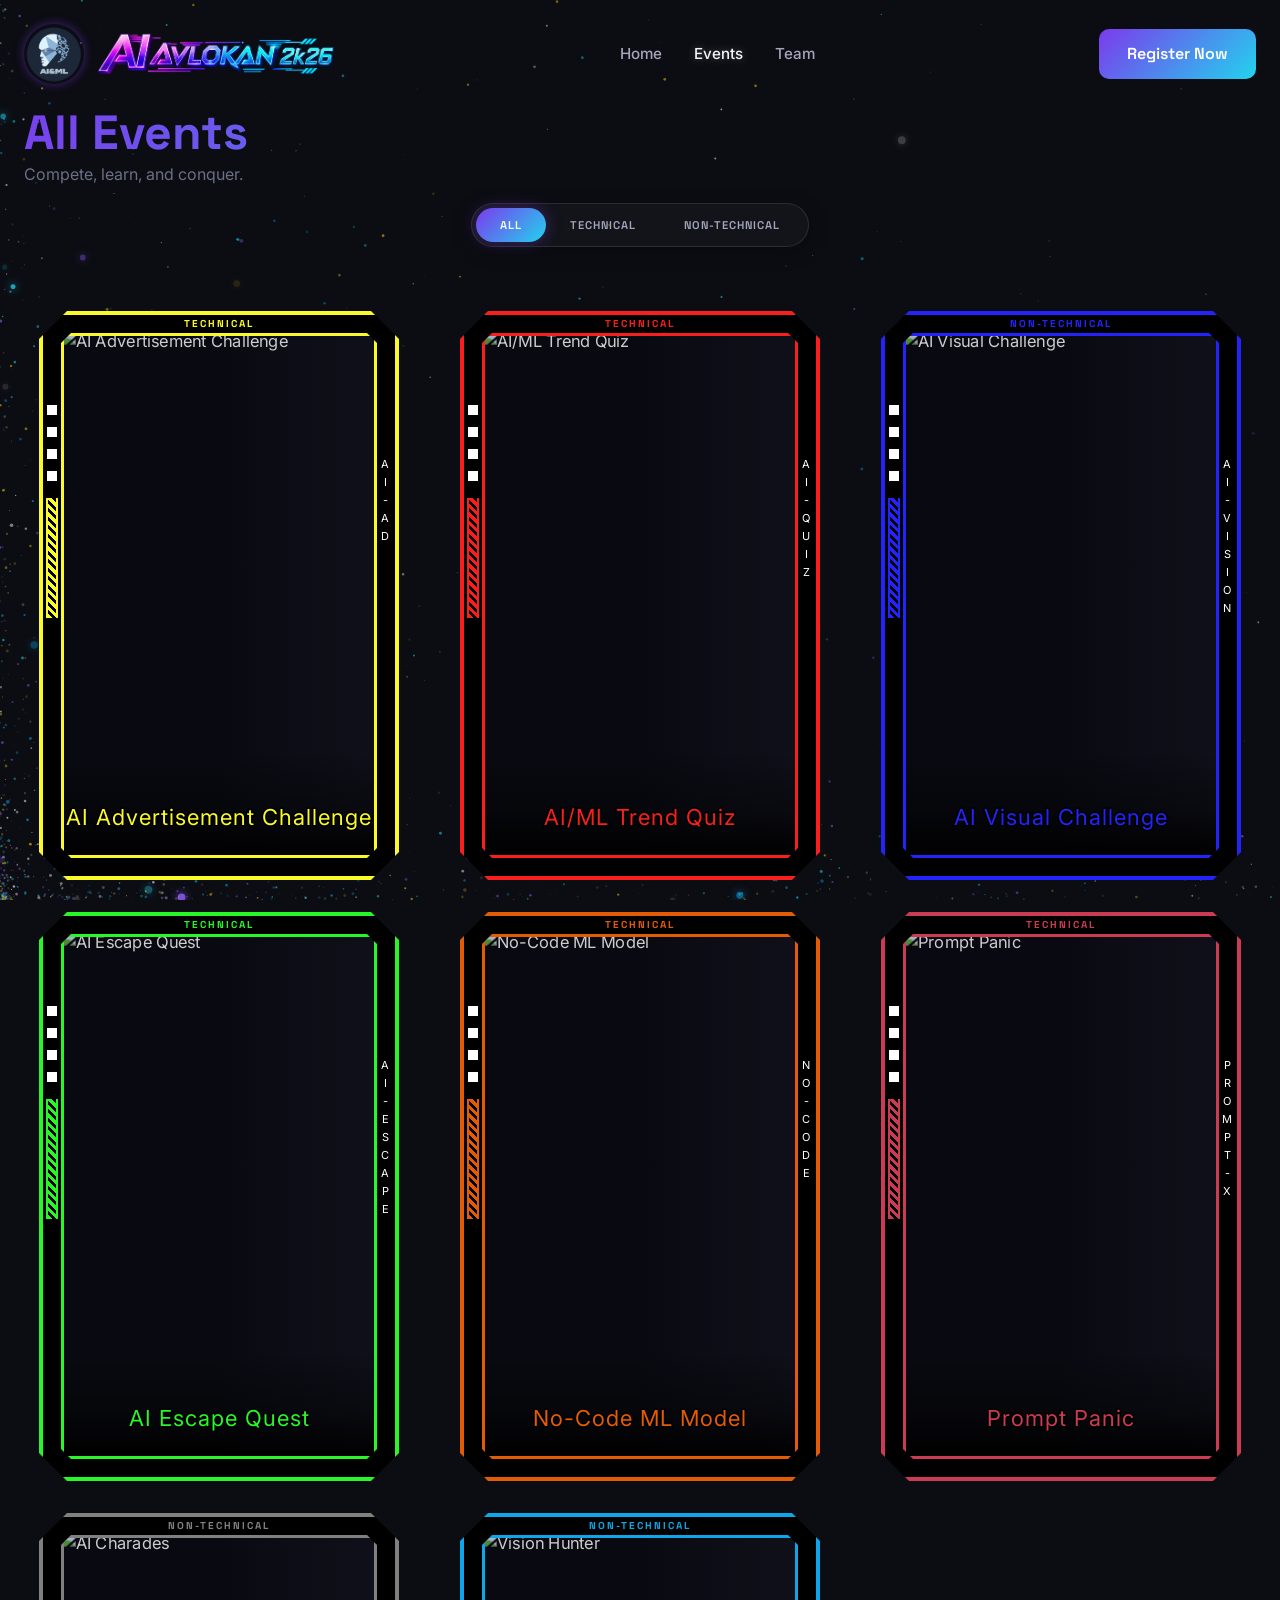
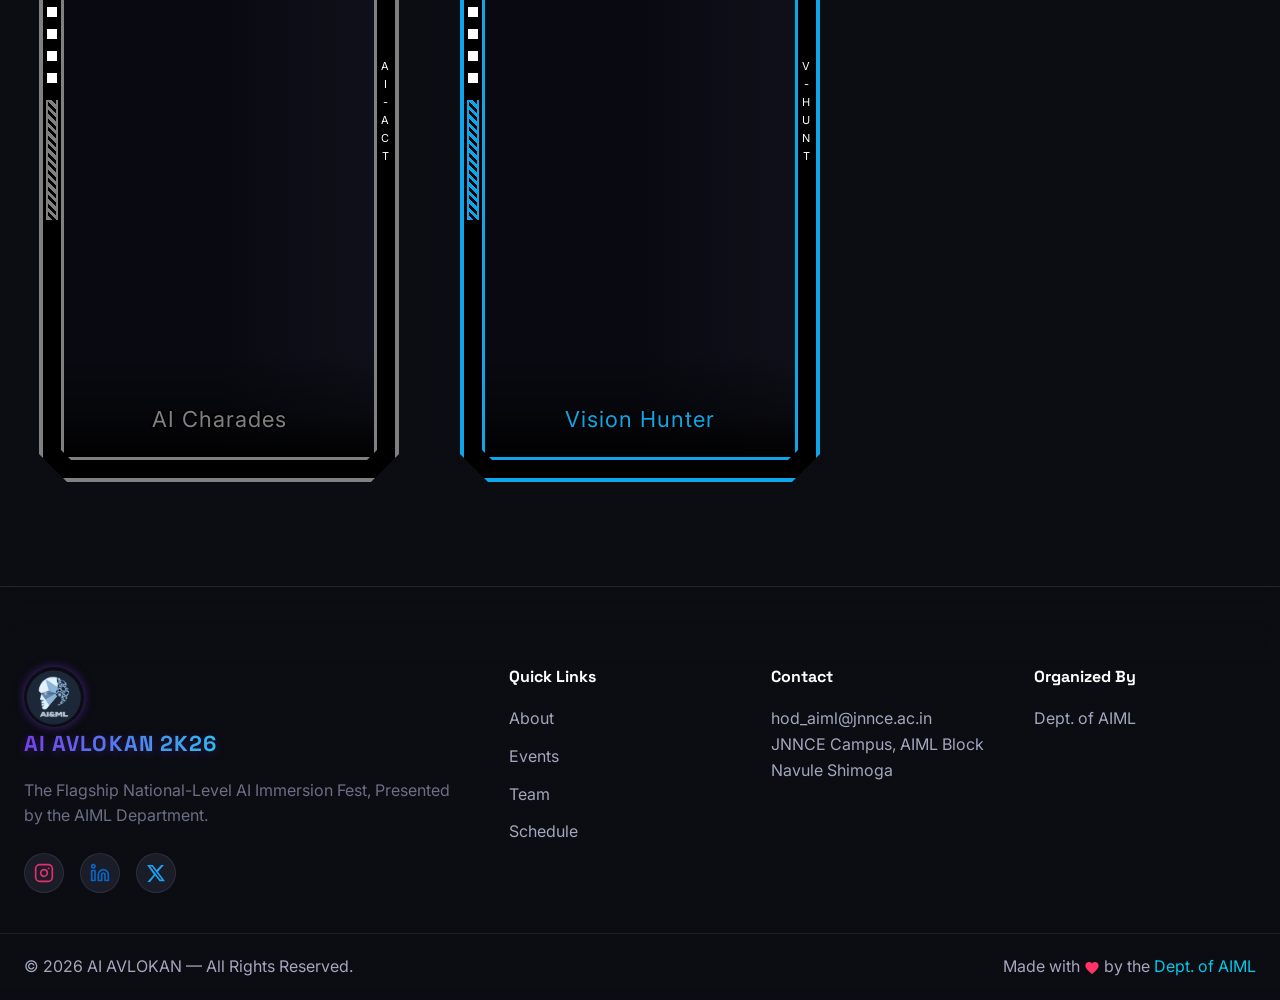
==== commit 644fadf8: "favicon added to all pages" ====
--- a/events.html
+++ b/events.html
@@ -8,9 +8,8 @@
 
   <link rel="preconnect" href="https://fonts.googleapis.com">
   <link rel="preconnect" href="https://fonts.gstatic.com" crossorigin>
-  <link
-    href="https://fonts.googleapis.com/css2?family=Inter:wght@400;500;600&family=Space+Grotesk:wght@500;700&display=swap"
-    rel="stylesheet">
+  <link href="https://fonts.googleapis.com/css2?family=Inter:wght@400;500;600&family=Space+Grotesk:wght@500;700&display=swap" rel="stylesheet">
+  <link rel="icon" type="image/png" href="assets/images/AIMLLOGO.png">
 
   <link rel="stylesheet" href="css/style.css">
   <link rel="stylesheet" href="css/animations.css">
--- a/css/animations.css
+++ b/css/animations.css
@@ -205,7 +205,7 @@
 }
 
 .glitch-flicker {
-  animation: hologram-flicker 2.5s cubic-bezier(0.25, 0.46, 0.45, 0.94) 2s both;
+  animation: hologram-flicker 2.5s cubic-bezier(0.25, 0.46, 0.45, 0.94) 2.3s both;
 }
 
 /* =========================================================
@@ -279,9 +279,30 @@
     translate(-50%, -50%) perspective(1200px) rotateX(0deg) scale(.43);
   transform-origin: center;
   animation: gogglesExpand var(--intro-ms) cubic-bezier(.12, .76, .12, 1) forwards;
+  animation-play-state: paused;
   will-change: transform;
   filter:
     drop-shadow(0 0 5px rgba(141, 67, 255, .45)) drop-shadow(0 0 22px rgba(0, 234, 255, .08));
+}
+
+#vr-entry {
+  contain: strict;
+}
+
+.goggles {
+  contain: layout paint;
+  backface-visibility: hidden;
+  -webkit-backface-visibility: hidden;
+}
+
+#vr-entry.is-active .goggles {
+  animation-play-state: running;
+}
+
+@media (max-width: 700px) {
+  .goggles {
+    will-change: transform;
+  }
 }
 
 @keyframes gogglesExpand {
@@ -339,6 +360,11 @@
     linear-gradient(135deg, #081b68, #03072c 52%, #08194b);
   box-shadow: inset 0 0 50px rgba(0, 0, 0, .75), inset 0 0 25px rgba(0, 234, 255, .12);
   animation: lensPunch var(--intro-ms) cubic-bezier(.12, .76, .12, 1) both;
+  animation-play-state: paused;
+}
+
+#vr-entry.is-active .lens {
+    animation-play-state: running;
 }
 
 @keyframes lensPunch {
@@ -467,9 +493,21 @@
 .progress-fill {
   width: 0%;
   height: 100%;
-  background: repeating-linear-gradient(135deg, #ffb14b 0 8px, #ffe45b 8px 16px);
-  box-shadow: 0 0 10px #ffe45b, 0 0 22px rgba(255, 228, 91, .6);
+  background: repeating-linear-gradient(
+    135deg,
+    #ffb14b 0 8px,
+    #ffe45b 8px 16px
+  );
+  box-shadow:
+    0 0 10px #ffe45b,
+    0 0 22px rgba(255, 228, 91, .6);
+
   animation: loadProgress 1080ms linear 40ms forwards;
+  animation-play-state: paused;
+}
+
+#vr-entry.is-active .progress-fill {
+  animation-play-state: running;
 }
 
 @keyframes loadProgress {
@@ -718,7 +756,13 @@
   background: #000;
   opacity: 0;
   pointer-events: none;
-  animation: blackout 300ms ease-in 1030ms forwards;
+
+  animation: blackout 300ms ease-in 1400ms forwards;
+  animation-play-state: paused;
+}
+
+#vr-entry.is-active::after {
+  animation-play-state: running;
 }
 
 @keyframes blackout {
--- a/css/components.css
+++ b/css/components.css
@@ -155,8 +155,8 @@
 }
 
 .logo-mark-img {
-  width: 50px;
-  height: 50px;
+  width: 60px;
+  height: 60px;
   border-radius: 50%;
   object-fit: cover;
   box-shadow: 0 0 10px rgba(124, 58, 237, 0.5);
@@ -745,28 +745,133 @@
 }
 
 .countdown-message {
-  padding: 40px;
-  border-radius: 16px;
-  background: rgba(255, 255, 255, 0.03);
-  border: 1px solid rgba(255, 255, 255, 0.1);
-  backdrop-filter: blur(12px);
-}
-
-.live-badge {
-  color: #ef4444;
-  font-weight: 700;
-  font-size: clamp(1.2rem, 3vw, 1.8rem);
-  display: flex;
+  /* Container is now transparent; inner status-card handles styling */
+  width: 100%;
+}
+
+/* --- Premium Status Cards (Live / Concluded Fallback) --- */
+.status-card {
+  padding: clamp(30px, 5vw, 50px) clamp(20px, 4vw, 30px);
+  border-radius: 24px;
+  background: linear-gradient(145deg, rgba(255,255,255,0.05) 0%, rgba(255,255,255,0.01) 100%);
+  border: 1px solid rgba(255,255,255,0.1);
+  box-shadow: 0 20px 40px rgba(0,0,0,0.4), inset 0 1px 0 rgba(255,255,255,0.1);
+  backdrop-filter: blur(20px);
+  -webkit-backdrop-filter: blur(20px);
+  text-align: center;
+  max-width: 600px;
+  margin: 0 auto;
+  position: relative;
+  overflow: hidden;
+  transition: transform 0.4s cubic-bezier(0.175, 0.885, 0.32, 1.275);
+  margin-bottom: 30px;
+}
+
+.status-card:hover {
+  transform: translateY(-5px);
+}
+
+.status-card::before {
+  content: '';
+  position: absolute;
+  top: -50%; left: -50%;
+  width: 200%; height: 200%;
+  background: radial-gradient(circle at center, rgba(124,58,237,0.15) 0%, transparent 50%);
+  pointer-events: none;
+  z-index: -1;
+}
+
+.status-card.live {
+  border-color: rgba(239, 68, 68, 0.3);
+  box-shadow: 0 20px 40px rgba(0,0,0,0.4), 0 0 30px rgba(239, 68, 68, 0.15), inset 0 1px 0 rgba(255,255,255,0.1);
+}
+
+.status-card.live::before {
+  background: radial-gradient(circle at center, rgba(239, 68, 68, 0.15) 0%, transparent 50%);
+}
+
+.status-indicator {
+  display: inline-flex;
   align-items: center;
   justify-content: center;
   gap: 10px;
-  animation: pulse 2s infinite;
-}
-
-.concluded-badge {
+  padding: 8px 16px;
+  border-radius: 30px;
+  background: rgba(0,0,0,0.3);
+  border: 1px solid rgba(255,255,255,0.08);
+  margin-bottom: 24px;
+}
+
+.status-card.live .status-indicator {
+  background: rgba(239, 68, 68, 0.1);
+  border-color: rgba(239, 68, 68, 0.3);
+}
+
+.status-text {
+  font-size: 0.85rem;
+  font-weight: 700;
+  letter-spacing: 0.15em;
+}
+
+.status-card.live .status-text {
+  color: #ef4444;
+}
+
+.status-card.concluded .status-indicator {
+  background: rgba(34, 211, 238, 0.1);
+  border-color: rgba(34, 211, 238, 0.3);
+}
+
+.status-card.concluded .status-text {
+  color: var(--accent-secondary);
+}
+
+.status-card.concluded svg {
+  color: var(--accent-secondary);
+}
+
+.pulse-dot {
+  width: 10px;
+  height: 10px;
+  border-radius: 50%;
+  background: #ef4444;
+  box-shadow: 0 0 10px #ef4444;
+  animation: livePulse 1.5s infinite;
+}
+
+@keyframes livePulse {
+  0% { box-shadow: 0 0 0 0 rgba(239, 68, 68, 0.7); }
+  70% { box-shadow: 0 0 0 10px rgba(239, 68, 68, 0); }
+  100% { box-shadow: 0 0 0 0 rgba(239, 68, 68, 0); }
+}
+
+.status-title {
+  font-size: clamp(2rem, 5vw, 3rem);
+  font-weight: 800;
+  margin-bottom: 12px;
+  background: linear-gradient(to right, #fff, var(--text-secondary));
+  -webkit-background-clip: text;
+  background-clip: text;
+  -webkit-text-fill-color: transparent;
+  line-height: 1.2;
+}
+
+.status-card.live .status-title {
+  background: linear-gradient(to right, #fff, #fca5a5);
+  -webkit-background-clip: text;
+  background-clip: text;
+  -webkit-text-fill-color: transparent;
+}
+
+.status-date {
+  font-size: clamp(1rem, 3vw, 1.1rem);
   color: var(--text-secondary);
-  font-size: clamp(1.2rem, 3vw, 1.8rem);
   font-weight: 500;
+}
+
+.status-subtitle {
+  font-size: 0.95rem;
+  color: var(--text-muted);
 }
 
 /* About Sections */
@@ -1499,7 +1604,7 @@
   bottom: 0;
   left: 24px;
   width: 2px;
-  background: linear-gradient(to bottom, var(--accent-primary), var(--accent-secondary));
+  background: var(--accent-primary);
 }
 
 .timeline-item {
@@ -1778,10 +1883,12 @@
   right: 20px;
   background: rgba(0, 0, 0, 0.5);
   border: 1px solid var(--border-subtle);
-  color: #fff;
+  color: #ffffff;
   width: 40px;
   height: 40px;
   border-radius: 50%;
+  border-color: #ffffff;
+  border-width: 2px;
   font-size: 1.5rem;
   cursor: pointer;
   display: flex;
@@ -1950,16 +2057,17 @@
 
 @media (min-width: 769px) {
   .modal-body {
-    flex-direction: row;
+    flex-direction: column;
   }
 
   .modal-image {
-    width: 40%;
+    width: 100%;
     height: auto;
+    object-fit: cover;
   }
 
   .modal-info {
-    width: 60%;
+    width: 100%;
   }
 }
 
@@ -2084,7 +2192,7 @@
   font-weight: 700;
   letter-spacing: 0.1em;
   text-transform: uppercase;
-  color: var(--accent-secondary);
+  color: var(--accent-gold);
   opacity: 0.7;
 }
 
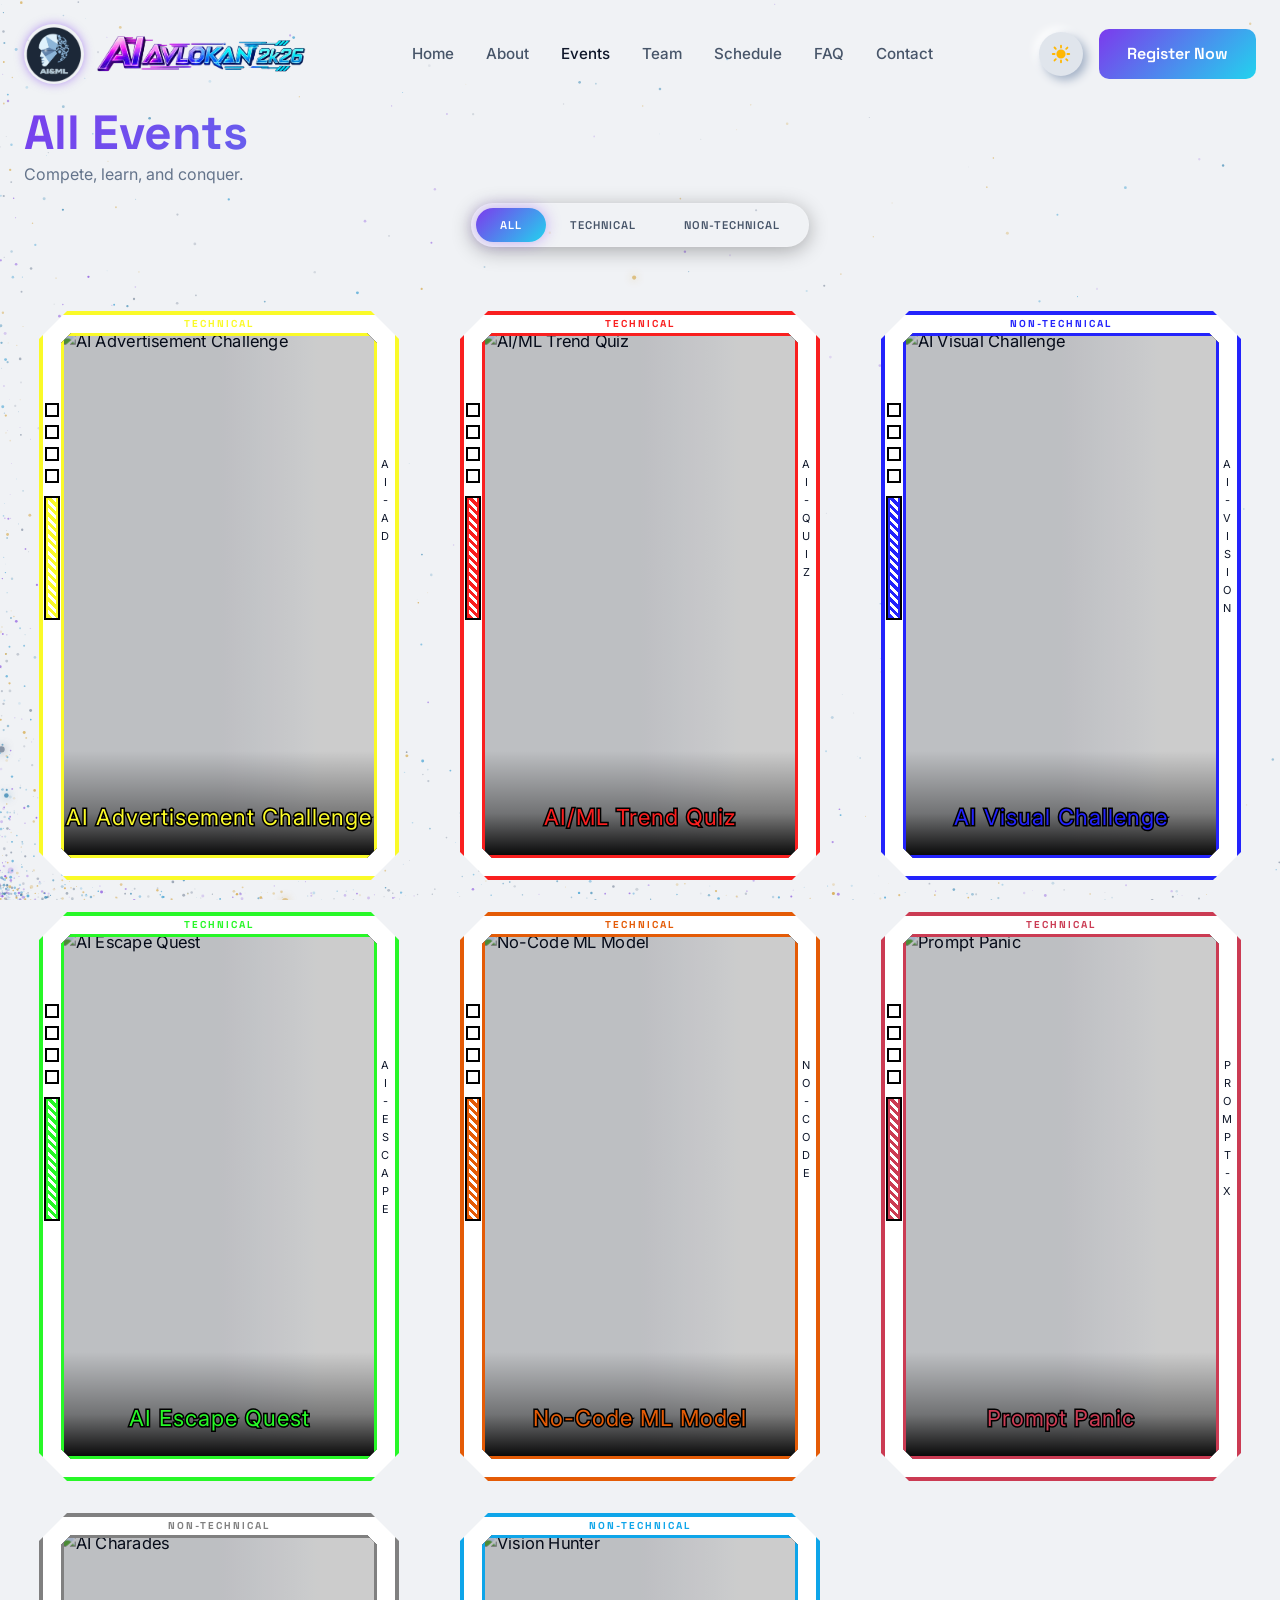
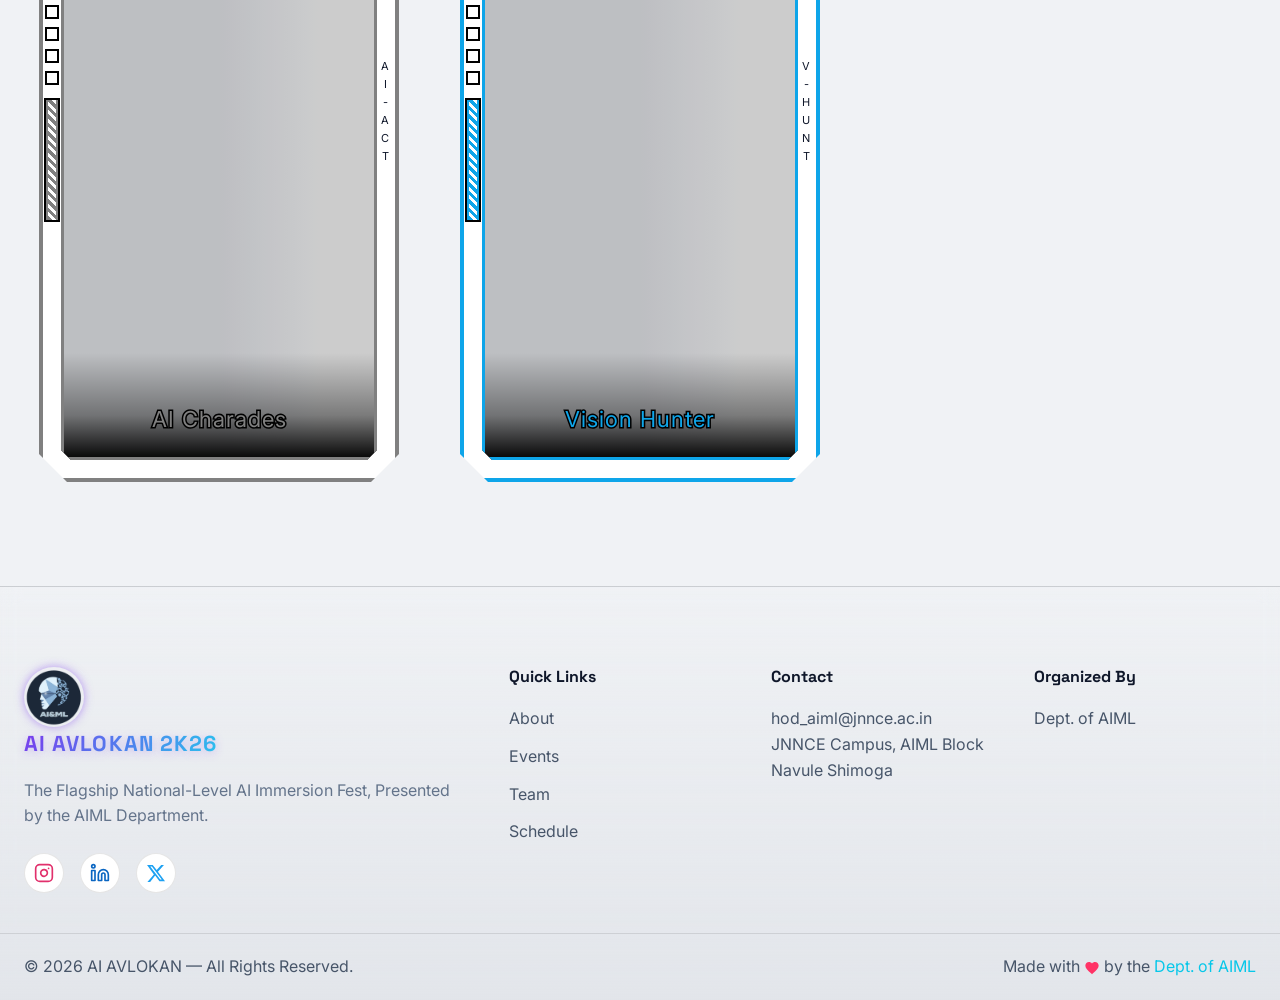
==== commit c863f6e0: "Dark/Light mode added and same navbar applied to all the pages" ====
--- a/events.html
+++ b/events.html
@@ -15,6 +15,7 @@
   <link rel="stylesheet" href="css/animations.css">
   <link rel="stylesheet" href="css/components.css">
   <link href="https://unpkg.com/aos@2.3.4/dist/aos.css" rel="stylesheet" />
+  <script src="js/theme.js"></script>
 </head>
 
 <body>
@@ -31,20 +32,36 @@
 
       <div class="nav-links">
         <a href="index.html">Home</a>
+        <a href="index.html#about">About</a>
         <a href="events.html" class="active">Events</a>
         <a href="team.html">Team</a>
+        <a href="index.html#schedule">Schedule</a>
+        <a href="index.html#faq">FAQ</a>
+        <a href="index.html#contact">Contact</a>
         <a href="#register" class="btn btn-primary mobile-nav-cta" style="color: white;">Register Now</a>
       </div>
 
-      <a href="#register" class="btn btn-primary nav-cta">Register Now</a>
-      <div class="burger-wrap">
-        <button class="menu-toggle burger" aria-label="Toggle menu" aria-expanded="false">
-          <div class="lines">
-            <span></span>
-            <span></span>
-            <span></span>
-          </div>
+      <div class="nav-actions">
+        <button id="theme-toggle" class="neu-btn" aria-label="Toggle theme">
+          <!-- Sun SVG -->
+          <svg class="theme-icon sun-icon" viewBox="0 0 24 24">
+            <path d="M12,2A1,1,0,0,1,13,3V5A1,1,0,0,1,11,5V3A1,1,0,0,1,12,2Zm0,16a1,1,0,0,1,1,1v2a1,1,0,0,1-2,0V19A1,1,0,0,1,12,18ZM4.22,4.22A1,1,0,0,1,5.64,4.22L7.05,5.64a1,1,0,0,1-1.41,1.41L4.22,5.64A1,1,0,0,1,4.22,4.22ZM16.95,16.95a1,1,0,0,1,1.41,0l1.41,1.41a1,1,0,0,1-1.41,1.41l-1.41-1.41A1,1,0,0,1,16.95,16.95ZM2,12a1,1,0,0,1,1-1H5A1,1,0,0,1,5,13H3A1,1,0,0,1,2,12Zm16,0a1,1,0,0,1,1-1h2a1,1,0,0,1,0,2H19A1,1,0,0,1,18,12ZM4.22,19.78a1,1,0,0,1,0-1.41L5.64,16.95a1,1,0,0,1,1.41,1.41l-1.41,1.41A1,1,0,0,1,4.22,19.78ZM16.95,7.05a1,1,0,0,1,0-1.41l1.41-1.41a1,1,0,0,1,1.41,1.41L18.36,7.05A1,1,0,0,1,16.95,7.05ZM12,7A5,5,0,1,0,17,12,5,5,0,0,0,12,7Z"/>
+          </svg>
+          <!-- Moon SVG -->
+          <svg class="theme-icon moon-icon" viewBox="0 0 24 24">
+            <path d="M20.74,17.26A10,10,0,1,1,6.74,3.26a1,1,0,0,1,1,1.21,8,8,0,1,0,11.83,11.83A1,1,0,0,1,20.74,17.26Z"/>
+          </svg>
         </button>
+        <a href="#register" class="btn btn-primary nav-cta">Register Now</a>
+        <div class="burger-wrap">
+          <button class="menu-toggle burger" aria-label="Toggle menu" aria-expanded="false">
+            <div class="lines">
+              <span></span>
+              <span></span>
+              <span></span>
+            </div>
+          </button>
+        </div>
       </div>
     </div>
   </nav>
--- a/css/style.css
+++ b/css/style.css
@@ -21,6 +21,27 @@
   --border-subtle: rgba(255, 255, 255, 0.08);
   --border-glow: rgba(124, 58, 237, 0.4);
 
+  /* Cyber & Game Components */
+  --cyber-bg: rgba(255, 255, 255, 0.03);
+  --cyber-border: rgba(255, 255, 255, 0.1);
+  --cyber-shadow: inset 0 0 20px rgba(255, 255, 255, 0.02);
+  --footer-bg: linear-gradient(to top, #050608, transparent);
+  --game-card-bg: #000;
+  --game-card-shadow: 0 0 0 2px rgba(0, 0, 0, 0.9), 0 0 25px rgba(0, 0, 0, 0.7);
+  --game-card-hover-outline: #000;
+  --game-card-text: #e9e9e9;
+  --game-card-title: #fff;
+  --game-card-stroke: #000;
+  --game-card-category-bg: #000;
+  --game-card-category-hover: #fff;
+  --modal-overlay-bg: rgba(0, 0, 0, 0.8);
+
+  /* Neumorphic Toggle */
+  --neu-bg: #292d32;
+  --neu-shadow-light: #363b42;
+  --neu-shadow-dark: #1c1f22;
+  --neu-icon: #8ecae6;
+
   /* Status */
   --success: #22c55e;
   --live-red: #ef4444;
@@ -47,6 +68,49 @@
   --font-body: 'Inter', sans-serif;
 }
 
+/* Light Theme Variables */
+[data-theme="light"] {
+  /* Base */
+  --bg-primary: #f0f2f5;
+  --bg-secondary: #e4e6eb;
+  --bg-elevated: #ffffff;
+  --bg-glass: rgba(255, 255, 255, 0.95);
+
+  /* Text */
+  --text-primary: #0f172a;
+  --text-secondary: #475569;
+  --text-muted: #64748b;
+
+  /* Borders / Lines */
+  --border-subtle: rgba(0, 0, 0, 0.1);
+  --border-glow: rgba(124, 58, 237, 0.2);
+
+  /* Shadows */
+  --shadow-soft: 0 8px 30px rgba(0, 0, 0, 0.1);
+  --shadow-glow: 0 0 40px rgba(124, 58, 237, 0.15);
+
+  /* Cyber & Game Components */
+  --cyber-bg: rgba(0, 0, 0, 0.04);
+  --cyber-border: rgba(0, 0, 0, 0.15);
+  --cyber-shadow: inset 0 0 20px rgba(0, 0, 0, 0.03);
+  --footer-bg: linear-gradient(to top, #e2e5ea, transparent);
+  --game-card-bg: #ffffff;
+  --game-card-shadow: 0 0 0 2px rgba(255, 255, 255, 0.9), 0 0 25px rgba(0, 0, 0, 0.15);
+  --game-card-hover-outline: #ffffff;
+  --game-card-text: #222;
+  --game-card-title: #111;
+  --game-card-stroke: #fff;
+  --game-card-category-bg: #fff;
+  --game-card-category-hover: #000;
+  --modal-overlay-bg: rgba(0, 0, 0, 0.3);
+
+  /* Neumorphic Toggle */
+  --neu-bg: #e0e5ec;
+  --neu-shadow-light: #ffffff;
+  --neu-shadow-dark: #a3b1c6;
+  --neu-icon: #ffb703;
+}
+
 /* Reset & Base */
 *,
 *::before,
@@ -69,6 +133,7 @@
   line-height: 1.6;
   overflow-x: clip;
   max-width: 100%;
+  transition: background-color 0.3s ease, color 0.3s ease;
 }
 
 /* Typography */
@@ -227,8 +292,65 @@
   display: block;
 }
 
-@media (max-width: 768px) {
+@media (max-width: 1100px) {
   .logo-text-img {
     width: 185px;
   }
-}+}
+
+/* Theme Toggle Button */
+.neu-btn {
+  width: 44px;
+  height: 44px;
+  border-radius: 50%;
+  background: var(--neu-bg);
+  border: none;
+  cursor: pointer;
+  display: flex;
+  justify-content: center;
+  align-items: center;
+  box-shadow: 4px 4px 10px var(--neu-shadow-dark), 
+             -4px -4px 10px var(--neu-shadow-light);
+  transition: all 0.4s ease;
+  outline: none;
+  position: relative;
+  padding: 0;
+}
+
+.neu-btn:active, .neu-btn.active-state {
+  box-shadow: inset 4px 4px 6px var(--neu-shadow-dark), 
+              inset -4px -4px 6px var(--neu-shadow-light);
+}
+
+.neu-btn .theme-icon {
+  width: 22px;
+  height: 22px;
+  fill: var(--neu-icon);
+  transition: transform 0.6s cubic-bezier(0.4, 0, 0.2, 1), opacity 0.3s;
+  position: absolute;
+}
+
+.neu-btn .sun-icon { opacity: 1; transform: scale(1) rotate(0deg); }
+.neu-btn .moon-icon { opacity: 0; transform: scale(0.5) rotate(-100deg); }
+
+[data-theme="dark"] .neu-btn .sun-icon { opacity: 0; transform: scale(0.5) rotate(100deg); }
+[data-theme="dark"] .neu-btn .moon-icon { opacity: 1; transform: scale(1) rotate(0deg); }
+
+.nav-actions {
+  display: flex;
+  align-items: center;
+  gap: 16px;
+}
+@media (max-width: 420px) {
+  .nav-actions {
+    gap: 8px;
+  }
+  .neu-btn {
+    width: 36px;
+    height: 36px;
+  }
+  .neu-btn .theme-icon {
+    width: 18px;
+    height: 18px;
+  }
+}
--- a/css/animations.css
+++ b/css/animations.css
@@ -227,7 +227,7 @@
   inset: 0;
   z-index: 99999;
   overflow: hidden;
-  background: #000;
+  background: var(--bg-primary);
   pointer-events: auto;
   isolation: isolate;
 }
@@ -753,7 +753,7 @@
   content: "";
   position: absolute;
   inset: 0;
-  background: #000;
+  background: var(--bg-primary);
   opacity: 0;
   pointer-events: none;
 
--- a/css/components.css
+++ b/css/components.css
@@ -115,10 +115,11 @@
 
 .navbar.scrolled {
   padding: 16px 0;
-  background: rgba(12, 13, 19, 0.8);
+  background: var(--bg-primary);
+  opacity: 0.95;
   backdrop-filter: blur(16px);
   -webkit-backdrop-filter: blur(16px);
-  box-shadow: 0 10px 30px rgba(0, 0, 0, 0.5);
+  box-shadow: var(--shadow-soft);
 }
 
 .navbar__inner {
@@ -160,6 +161,12 @@
   border-radius: 50%;
   object-fit: cover;
   box-shadow: 0 0 10px rgba(124, 58, 237, 0.5);
+}
+
+.logo-text-img {
+  max-width: 210px;
+  height: auto;
+  object-fit: contain;
 }
 
 .nav-links {
@@ -549,9 +556,9 @@
 }
 
 .cyber-box {
-  background: rgba(255, 255, 255, 0.03);
-  border: 1px solid rgba(255, 255, 255, 0.1);
-  box-shadow: inset 0 0 20px rgba(255, 255, 255, 0.02);
+  background: var(--cyber-bg);
+  border: 1px solid var(--cyber-border);
+  box-shadow: var(--cyber-shadow);
   padding: 30px 20px;
   text-align: center;
   border-radius: 16px;
@@ -627,8 +634,8 @@
   align-items: center;
   gap: 24px;
   padding: 35px 30px;
-  background: rgba(255, 255, 255, 0.03);
-  border: 1px solid rgba(255, 255, 255, 0.08);
+  background: var(--cyber-bg);
+  border: 1px solid var(--cyber-border);
   border-radius: 20px;
   backdrop-filter: blur(12px);
   -webkit-backdrop-filter: blur(12px);
@@ -677,16 +684,16 @@
   max-width: 600px;
   margin: 0 auto;
   padding: 40px;
-  background: rgba(255, 255, 255, 0.02);
+  background: var(--cyber-bg);
   border-radius: 24px;
-  border: 1px solid rgba(255, 255, 255, 0.05);
+  border: 1px solid var(--cyber-border);
   backdrop-filter: blur(10px);
 }
 
 .cta-headline {
   font-size: clamp(1.5rem, 3vw, 2rem);
   margin-bottom: 10px;
-  color: #fff;
+  color: var(--text-primary);
 }
 
 .cta-subtext {
@@ -733,15 +740,15 @@
 }
 
 .cta-btn-secondary {
-  background: rgba(255, 255, 255, 0.05);
-  color: #fff;
-  border: 1px solid rgba(255, 255, 255, 0.2);
+  background: var(--cyber-bg);
+  color: var(--text-primary);
+  border: 1px solid var(--border-subtle);
   backdrop-filter: blur(5px);
 }
 
 .cta-btn-secondary:hover {
   transform: scale(1.03);
-  background: rgba(255, 255, 255, 0.1);
+  background: var(--border-subtle);
 }
 
 .countdown-message {
@@ -753,9 +760,9 @@
 .status-card {
   padding: clamp(30px, 5vw, 50px) clamp(20px, 4vw, 30px);
   border-radius: 24px;
-  background: linear-gradient(145deg, rgba(255,255,255,0.05) 0%, rgba(255,255,255,0.01) 100%);
-  border: 1px solid rgba(255,255,255,0.1);
-  box-shadow: 0 20px 40px rgba(0,0,0,0.4), inset 0 1px 0 rgba(255,255,255,0.1);
+  background: linear-gradient(145deg, rgba(255, 255, 255, 0.05) 0%, rgba(255, 255, 255, 0.01) 100%);
+  border: 1px solid rgba(255, 255, 255, 0.1);
+  box-shadow: 0 20px 40px rgba(0, 0, 0, 0.4), inset 0 1px 0 rgba(255, 255, 255, 0.1);
   backdrop-filter: blur(20px);
   -webkit-backdrop-filter: blur(20px);
   text-align: center;
@@ -774,16 +781,18 @@
 .status-card::before {
   content: '';
   position: absolute;
-  top: -50%; left: -50%;
-  width: 200%; height: 200%;
-  background: radial-gradient(circle at center, rgba(124,58,237,0.15) 0%, transparent 50%);
+  top: -50%;
+  left: -50%;
+  width: 200%;
+  height: 200%;
+  background: radial-gradient(circle at center, rgba(124, 58, 237, 0.15) 0%, transparent 50%);
   pointer-events: none;
   z-index: -1;
 }
 
 .status-card.live {
   border-color: rgba(239, 68, 68, 0.3);
-  box-shadow: 0 20px 40px rgba(0,0,0,0.4), 0 0 30px rgba(239, 68, 68, 0.15), inset 0 1px 0 rgba(255,255,255,0.1);
+  box-shadow: 0 20px 40px rgba(0, 0, 0, 0.4), 0 0 30px rgba(239, 68, 68, 0.15), inset 0 1px 0 rgba(255, 255, 255, 0.1);
 }
 
 .status-card.live::before {
@@ -797,8 +806,8 @@
   gap: 10px;
   padding: 8px 16px;
   border-radius: 30px;
-  background: rgba(0,0,0,0.3);
-  border: 1px solid rgba(255,255,255,0.08);
+  background: rgba(0, 0, 0, 0.3);
+  border: 1px solid rgba(255, 255, 255, 0.08);
   margin-bottom: 24px;
 }
 
@@ -840,9 +849,17 @@
 }
 
 @keyframes livePulse {
-  0% { box-shadow: 0 0 0 0 rgba(239, 68, 68, 0.7); }
-  70% { box-shadow: 0 0 0 10px rgba(239, 68, 68, 0); }
-  100% { box-shadow: 0 0 0 0 rgba(239, 68, 68, 0); }
+  0% {
+    box-shadow: 0 0 0 0 rgba(239, 68, 68, 0.7);
+  }
+
+  70% {
+    box-shadow: 0 0 0 10px rgba(239, 68, 68, 0);
+  }
+
+  100% {
+    box-shadow: 0 0 0 0 rgba(239, 68, 68, 0);
+  }
 }
 
 .status-title {
@@ -934,7 +951,7 @@
   margin: 0 auto;
   aspect-ratio: 465 / 735;
   overflow: hidden;
-  background: #000;
+  background: var(--game-card-bg);
 
   border: 4px solid var(--theme);
   clip-path: polygon(28px 0,
@@ -947,7 +964,7 @@
       0 28px);
 
   transition: border-color .45s ease, box-shadow .45s ease, background .45s ease;
-  box-shadow: 0 0 0 2px rgba(0, 0, 0, .9), 0 0 25px rgba(0, 0, 0, .7);
+  box-shadow: var(--game-card-shadow);
 }
 
 .card-background {
@@ -1033,14 +1050,14 @@
   letter-spacing: 2px;
   text-transform: uppercase;
   z-index: 15;
-  background: #000;
+  background: var(--game-card-category-bg);
   padding: 0 12px;
   line-height: 18px;
   transition: color .45s ease;
 }
 
 .game-card:hover .event-category {
-  color: #fff;
+  color: var(--game-card-category-hover);
 }
 
 
@@ -1079,7 +1096,7 @@
   top: 140px;
   z-index: 15;
   width: 14px;
-  color: #fff;
+  color: var(--text-primary);
   font-size: 11px;
   line-height: 18px;
   letter-spacing: 2px;
@@ -1118,8 +1135,8 @@
 
 .description {
   max-width: 315px;
-  color: #e9e9e9;
-  -webkit-text-stroke: 2px #000;
+  color: var(--game-card-text);
+  -webkit-text-stroke: 2px var(--game-card-stroke);
   paint-order: stroke fill;
   font-size: clamp(0.85rem, 3vw, 15px);
   line-height: 1.4;
@@ -1133,8 +1150,8 @@
 }
 
 .prize-title {
-  color: #fff;
-  -webkit-text-stroke: 3px #000;
+  color: var(--game-card-title);
+  -webkit-text-stroke: 3px var(--game-card-stroke);
   paint-order: stroke fill;
   font-size: 16px;
   font-weight: 700;
@@ -1214,7 +1231,7 @@
 
 .game-card:hover {
   border-color: var(--theme-light);
-  box-shadow: 0 0 0 3px #000, 0 0 35px var(--theme);
+  box-shadow: 0 0 0 3px var(--game-card-hover-outline), 0 0 35px var(--theme);
 }
 
 .game-card:hover .card-background {
@@ -1768,8 +1785,8 @@
 ----------------------------------- */
 .footer {
   padding: 80px 0 20px;
-  border-top: 1px solid rgba(255, 255, 255, 0.1);
-  background: linear-gradient(to top, rgba(12, 13, 19, 0.95), rgba(12, 13, 19, 0.1));
+  border-top: 1px solid var(--border-subtle);
+  background: var(--footer-bg);
   backdrop-filter: blur(10px);
   -webkit-backdrop-filter: blur(10px);
 }
@@ -1783,7 +1800,7 @@
 
 .footer-col h4 {
   margin-bottom: 20px;
-  color: #fff;
+  color: var(--text-primary);
 }
 
 .footer-col a {
@@ -1843,7 +1860,7 @@
 .modal-overlay {
   position: fixed;
   inset: 0;
-  background: rgba(0, 0, 0, 0.8);
+  background: var(--modal-overlay-bg);
   backdrop-filter: blur(8px);
   -webkit-backdrop-filter: blur(8px);
   z-index: 1000;
@@ -1972,7 +1989,7 @@
   }
 }
 
-@media (max-width: 768px) {
+@media (max-width: 1100px) {
   .nav-links {
     position: fixed;
     inset: 0;
@@ -1980,7 +1997,7 @@
     max-width: 100%;
     height: 100dvh;
 
-    background: rgba(12, 13, 19, 0.98);
+    background: var(--bg-primary);
 
     flex-direction: column;
     justify-content: center;
@@ -2021,17 +2038,26 @@
   .navbar__logo {
     flex: 1 1 auto;
     min-width: 0;
+    gap: 8px;
   }
 
   .logo-mark-img {
-    flex: 0 0 50px;
+    width: 55px;
+    height: 55px;
+    flex: 0 0 45px;
+  }
+
+  .logo-text-img {
+    max-width: 180px;
   }
 
   .navbar.scrolled {
     padding: 24px 0;
     /* Keep consistent padding on mobile to prevent jump */
   }
-
+}
+
+@media (max-width: 768px) {
   .hero__meta {
     flex-direction: column;
     align-items: center;
@@ -2138,6 +2164,16 @@
   }
 }
 
+@media (max-width: 768px) {
+  .team-card .member-name {
+    font-size: 15px;
+  }
+
+  .team-card .member-role {
+    font-size: 11px;
+  }
+}
+
 /* =========================
    MAP WIDGET
 ========================== */
@@ -2234,4 +2270,17 @@
     max-width: 100%;
     overflow-wrap: break-word;
   }
-}+}
+@media (max-width: 420px) {
+  .logo-text-img {
+    max-width: 155px;
+  }
+  .logo-mark-img {
+    width: 55px;
+    height: 55px;
+    flex: 0 0 35px;
+  }
+  .navbar__logo {
+    gap: 6px;
+  }
+}
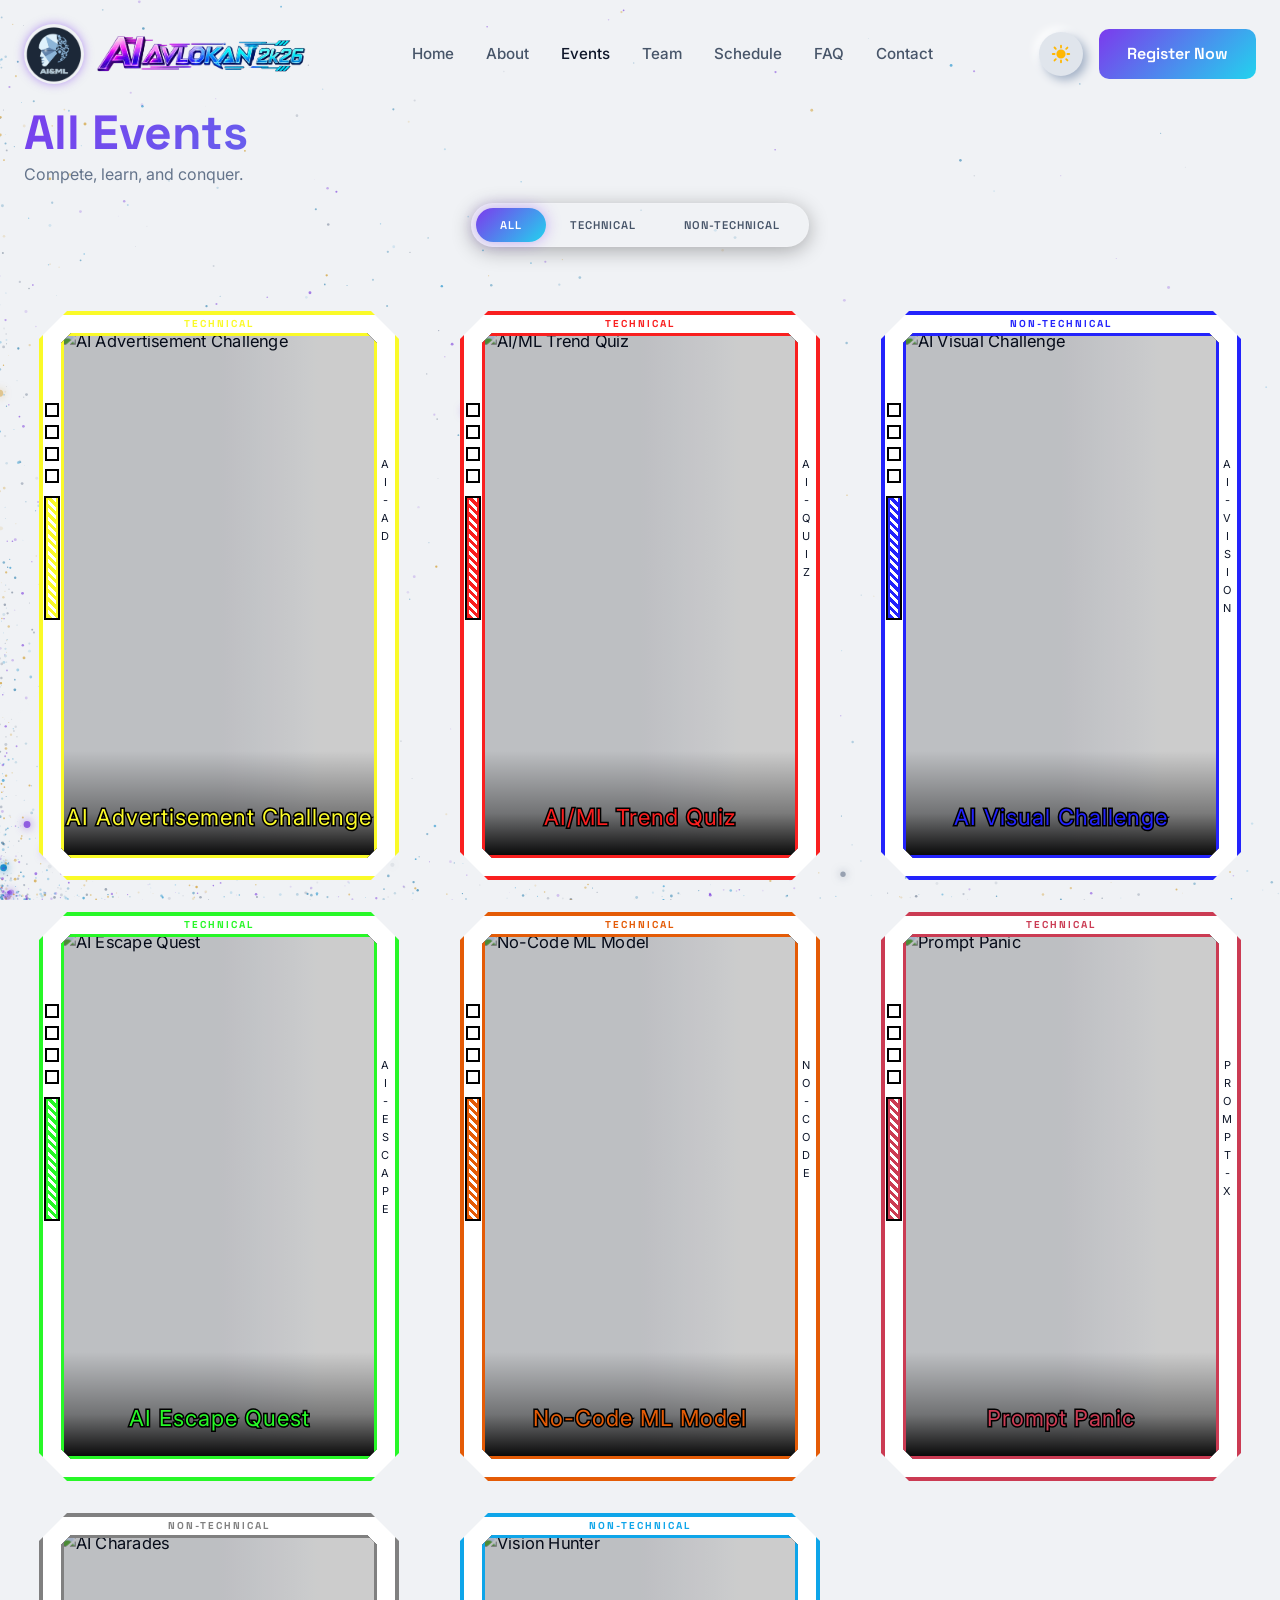
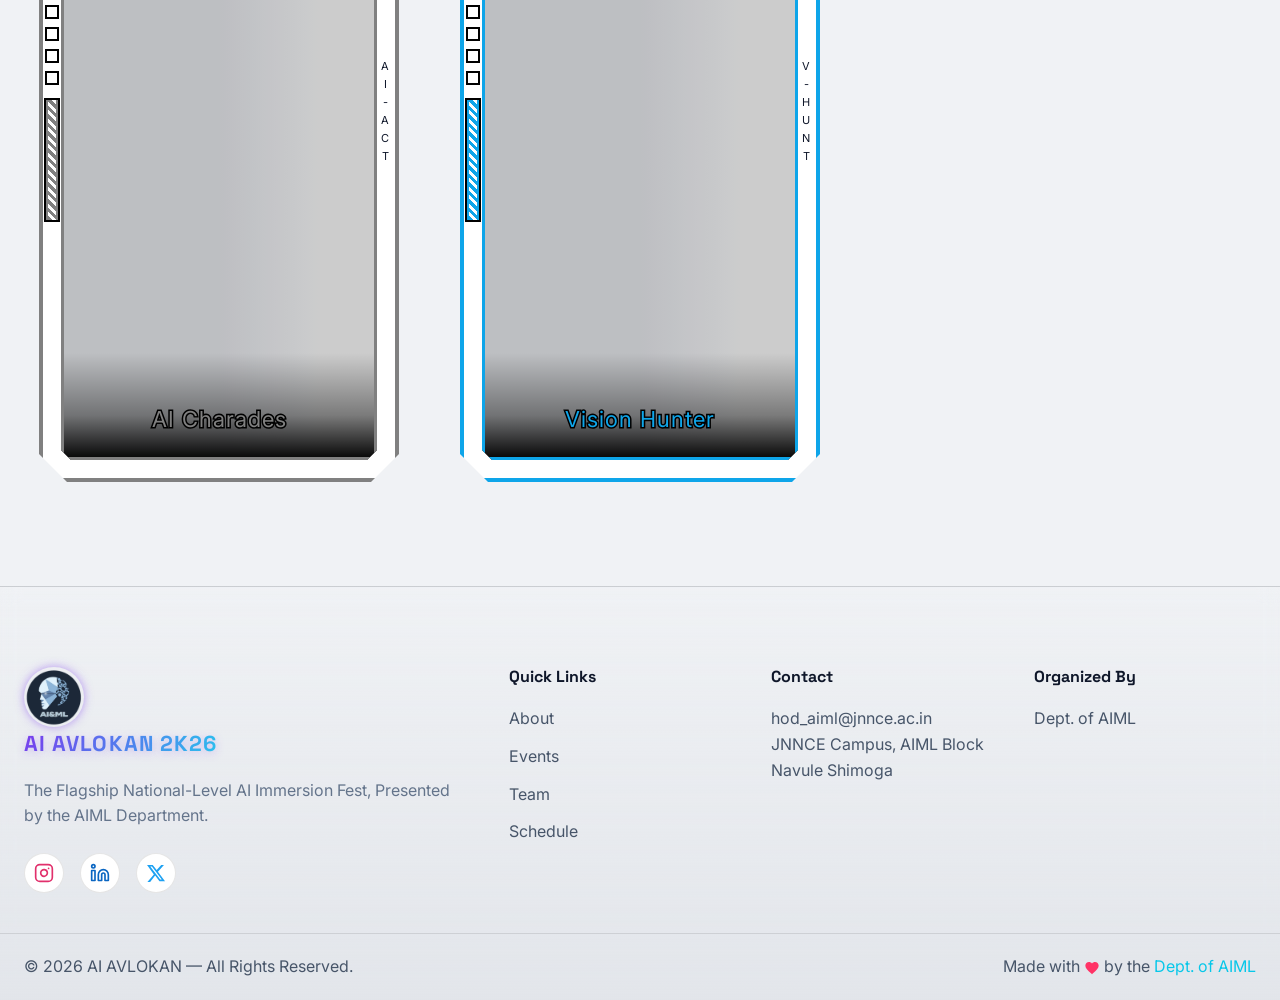
==== commit 0f8c0fd0: "PDF viewer implementation" ====
--- a/events.html
+++ b/events.html
@@ -194,6 +194,42 @@
       mirror: false
     });
   </script>
+
+  <!-- PDF VIEWER OVERLAY -->
+  <div id="pdfViewer" class="pdf-overlay">
+    <div class="pdf-toolbar">
+      <div class="toolbar-left">
+        <button class="toolbar-btn" onclick="closePDF()" title="Close">✕</button>
+      </div>
+      <div class="toolbar-right">
+        <button class="toolbar-btn" onclick="zoomOut()" title="Zoom out">−</button>
+        <div id="zoomLevel" class="zoom-level">Fit</div>
+        <button class="toolbar-btn" onclick="zoomIn()" title="Zoom in">+</button>
+        <button class="toolbar-btn" onclick="fitToScreen()" title="Fit to screen">↔</button>
+        <a id="downloadBtn" class="toolbar-btn download-text-btn" title="Download PDF" download>
+          <svg width="16" height="16" viewBox="0 0 24 24" fill="none" stroke="currentColor" stroke-width="2.2" stroke-linecap="round" stroke-linejoin="round">
+            <path d="M21 15v4a2 2 0 0 1-2 2H5a2 2 0 0 1-2-2v-4"></path>
+            <polyline points="7 10 12 15 17 10"></polyline>
+            <line x1="12" y1="15" x2="12" y2="3"></line>
+          </svg>
+          <span>Download</span>
+        </a>
+      </div>
+    </div>
+    <div id="pdfContent" class="pdf-content">
+      <div id="pdfLoading" class="pdf-loading">
+        <div class="spinner"></div>
+        <div>Loading PDF...</div>
+      </div>
+      <div id="pdfError" class="pdf-error">
+        <h3>Unable to load PDF</h3>
+        <p>Please try again or download the file.</p>
+      </div>
+      <div id="pdfPages"></div>
+    </div>
+  </div>
+
+  <script type="module" src="js/pdf-viewer.js"></script>
 </body>
 
 </html>
--- a/css/components.css
+++ b/css/components.css
@@ -2284,3 +2284,257 @@
     gap: 6px;
   }
 }
+
+/* =========================================
+    PDF OVERLAY (Dark/Light Mode Supported)
+========================================= */
+
+.pdf-overlay {
+  position: fixed;
+  inset: 0;
+  width: 100%;
+  height: 100%;
+  background: var(--bg-primary);
+  z-index: 99999;
+  display: none;
+  flex-direction: column;
+  overflow: hidden;
+  backdrop-filter: blur(10px);
+  -webkit-backdrop-filter: blur(10px);
+}
+
+.pdf-overlay.active {
+  display: flex;
+}
+
+/* =========================================
+    TOOLBAR
+========================================= */
+
+.pdf-toolbar {
+  width: 100%;
+  height: 60px;
+  min-height: 60px;
+  background: var(--bg-secondary);
+  border-bottom: 1px solid var(--border-subtle);
+  color: var(--text-primary);
+  display: flex;
+  align-items: center;
+  justify-content: space-between;
+  padding: 0 16px;
+  gap: 10px;
+  z-index: 100;
+}
+
+.toolbar-left,
+.toolbar-right {
+  display: flex;
+  align-items: center;
+  gap: 8px;
+}
+
+.toolbar-left {
+  flex: 1;
+}
+
+.toolbar-right {
+  justify-content: flex-end;
+}
+
+/* =========================================
+    PDF TITLE
+========================================= */
+
+.pdf-title {
+  font-size: 15px;
+  font-weight: 500;
+  max-width: 300px;
+  overflow: hidden;
+  white-space: nowrap;
+  text-overflow: ellipsis;
+  color: var(--text-primary);
+}
+
+/* =========================================
+    BUTTONS
+========================================= */
+
+.toolbar-btn {
+  width: 40px;
+  height: 40px;
+  border: 1px solid transparent;
+  background: transparent;
+  color: var(--text-primary);
+  border-radius: 8px;
+  display: flex;
+  align-items: center;
+  justify-content: center;
+  font-size: 18px;
+  cursor: pointer;
+  text-decoration: none;
+  transition: all 0.2s ease;
+}
+
+.toolbar-btn:hover {
+  background: var(--cyber-bg);
+  border-color: var(--cyber-border);
+  color: var(--accent-primary);
+}
+
+.toolbar-btn:active {
+  transform: scale(0.95);
+}
+
+/* =========================================
+    ZOOM TEXT
+========================================= */
+
+.zoom-level {
+  min-width: 60px;
+  text-align: center;
+  font-size: 14px;
+  font-weight: 500;
+  color: var(--text-primary);
+}
+
+/* =========================================
+    PDF SCROLL AREA
+========================================= */
+
+.pdf-content {
+  flex: 1;
+  width: 100%;
+  overflow-y: auto;
+  overflow-x: hidden;
+  background: var(--bg-primary);
+  padding: 30px 15px 50px;
+  -webkit-overflow-scrolling: touch;
+  overscroll-behavior: contain;
+  scroll-behavior: smooth;
+}
+
+/* =========================================
+    PDF PAGES CONTAINER
+========================================= */
+
+#pdfPages {
+  width: 100%;
+  display: flex;
+  flex-direction: column;
+  align-items: center;
+  gap: 24px;
+}
+
+/* =========================================
+    EACH PDF PAGE
+========================================= */
+
+.pdf-page {
+  display: block;
+  background: white;
+  box-shadow: 0 4px 20px rgba(0, 0, 0, 0.4);
+  max-width: 100%;
+  height: auto;
+  border-radius: 4px;
+}
+
+[data-theme="light"] .pdf-page {
+  box-shadow: 0 4px 20px rgba(0, 0, 0, 0.1);
+}
+
+/* =========================================
+    LOADING
+========================================= */
+
+.pdf-loading {
+  position: absolute;
+  inset: 60px 0 0 0;
+  display: flex;
+  align-items: center;
+  justify-content: center;
+  flex-direction: column;
+  color: var(--text-primary);
+  background: var(--bg-primary);
+  z-index: 50;
+}
+
+/* =========================================
+    ERROR
+========================================= */
+
+.pdf-error {
+  position: absolute;
+  inset: 60px 0 0 0;
+  display: none;
+  align-items: center;
+  justify-content: center;
+  flex-direction: column;
+  color: var(--live-red);
+  text-align: center;
+  padding: 30px;
+  background: var(--bg-primary);
+  z-index: 60;
+}
+
+.pdf-error.active {
+  display: flex;
+}
+
+/* =========================================
+    MOBILE
+========================================= */
+
+@media (max-width: 767px) {
+  .pdf-toolbar {
+    height: 54px;
+    min-height: 54px;
+    padding: 0 8px;
+    gap: 4px;
+  }
+
+  .toolbar-btn {
+    width: 36px;
+    height: 36px;
+    font-size: 16px;
+  }
+
+  .pdf-title {
+    max-width: 120px;
+    font-size: 13px;
+  }
+
+  .zoom-level {
+    min-width: 46px;
+    font-size: 12px;
+  }
+
+  .pdf-content {
+    padding: 15px 0 30px;
+  }
+
+  #pdfPages {
+    gap: 12px;
+  }
+}
+
+@media (max-width: 400px) {
+  .pdf-title {
+    display: none;
+  }
+
+  .toolbar-left {
+    flex: 0;
+  }
+
+  .toolbar-right {
+    flex: 1;
+    justify-content: flex-end;
+  }
+}
+
+.download-text-btn {
+  width: auto !important;
+  padding: 0 12px !important;
+  gap: 8px;
+  font-size: 14px;
+}
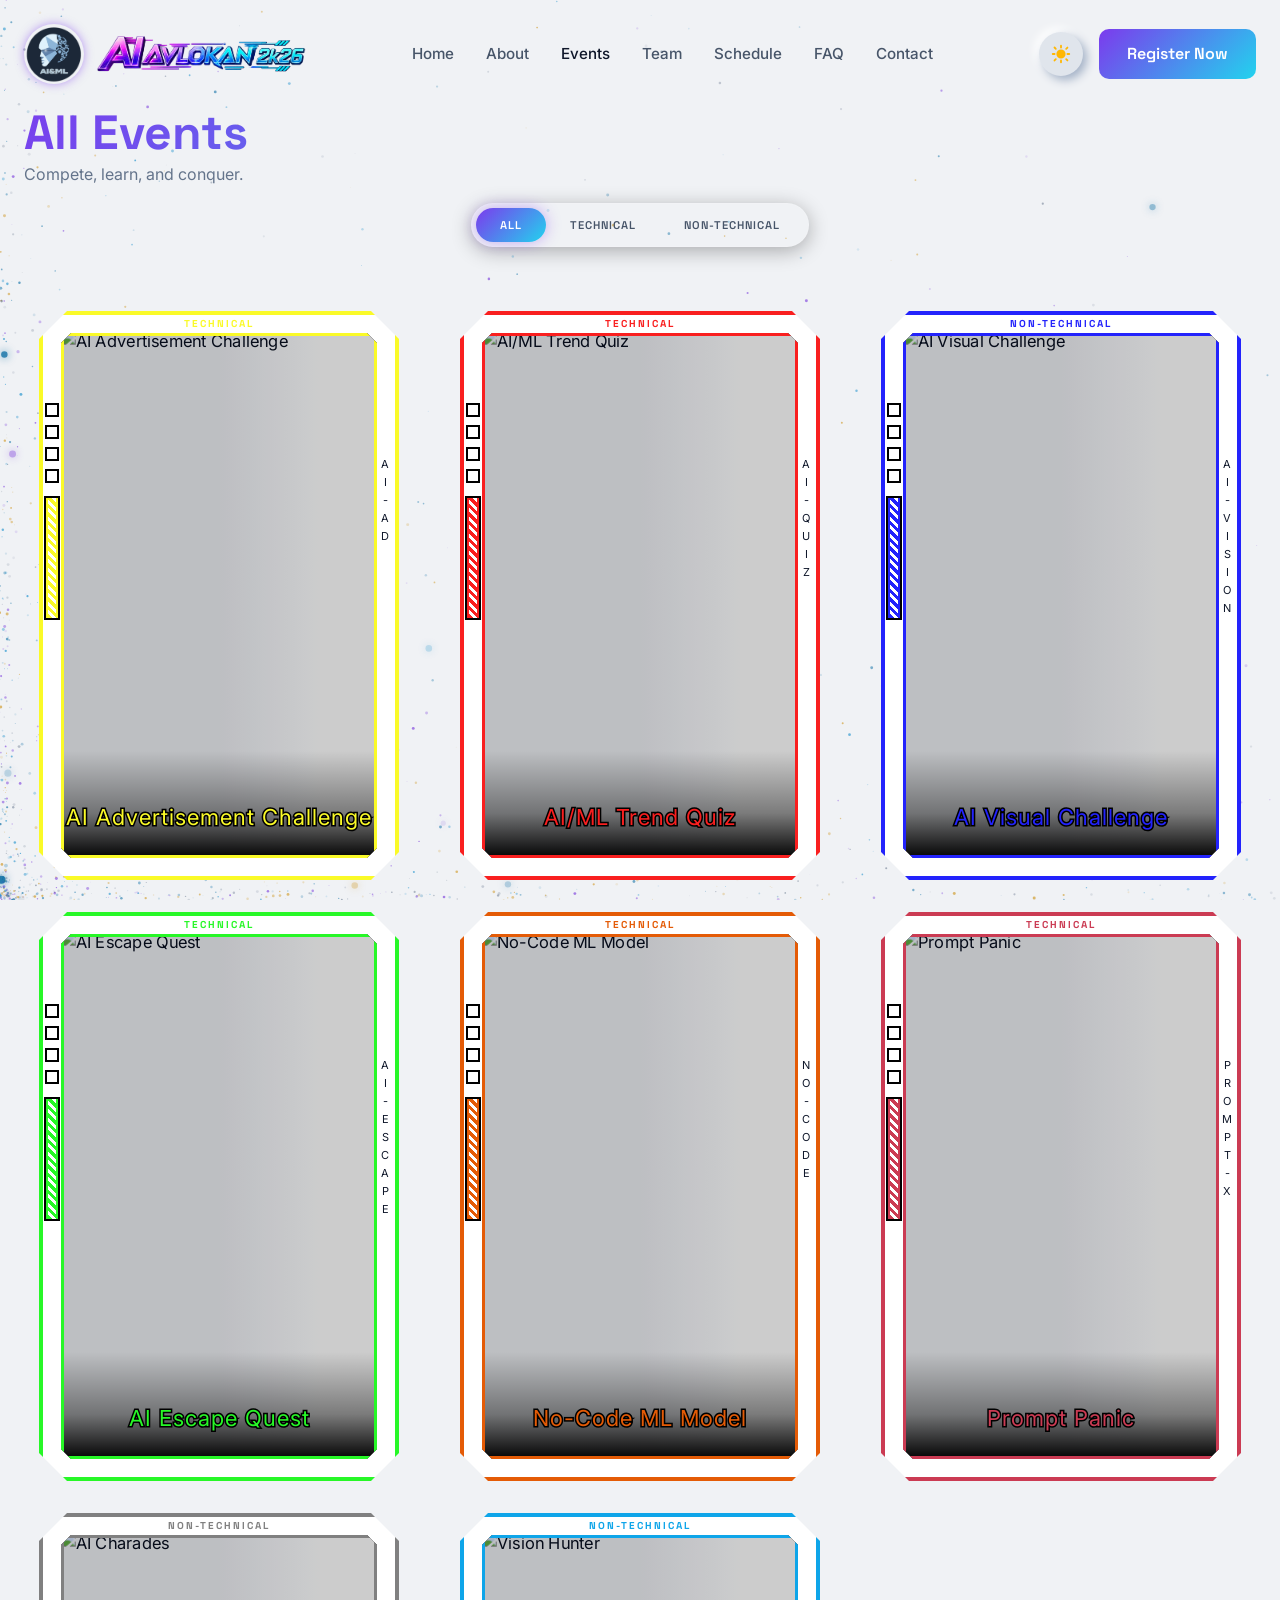
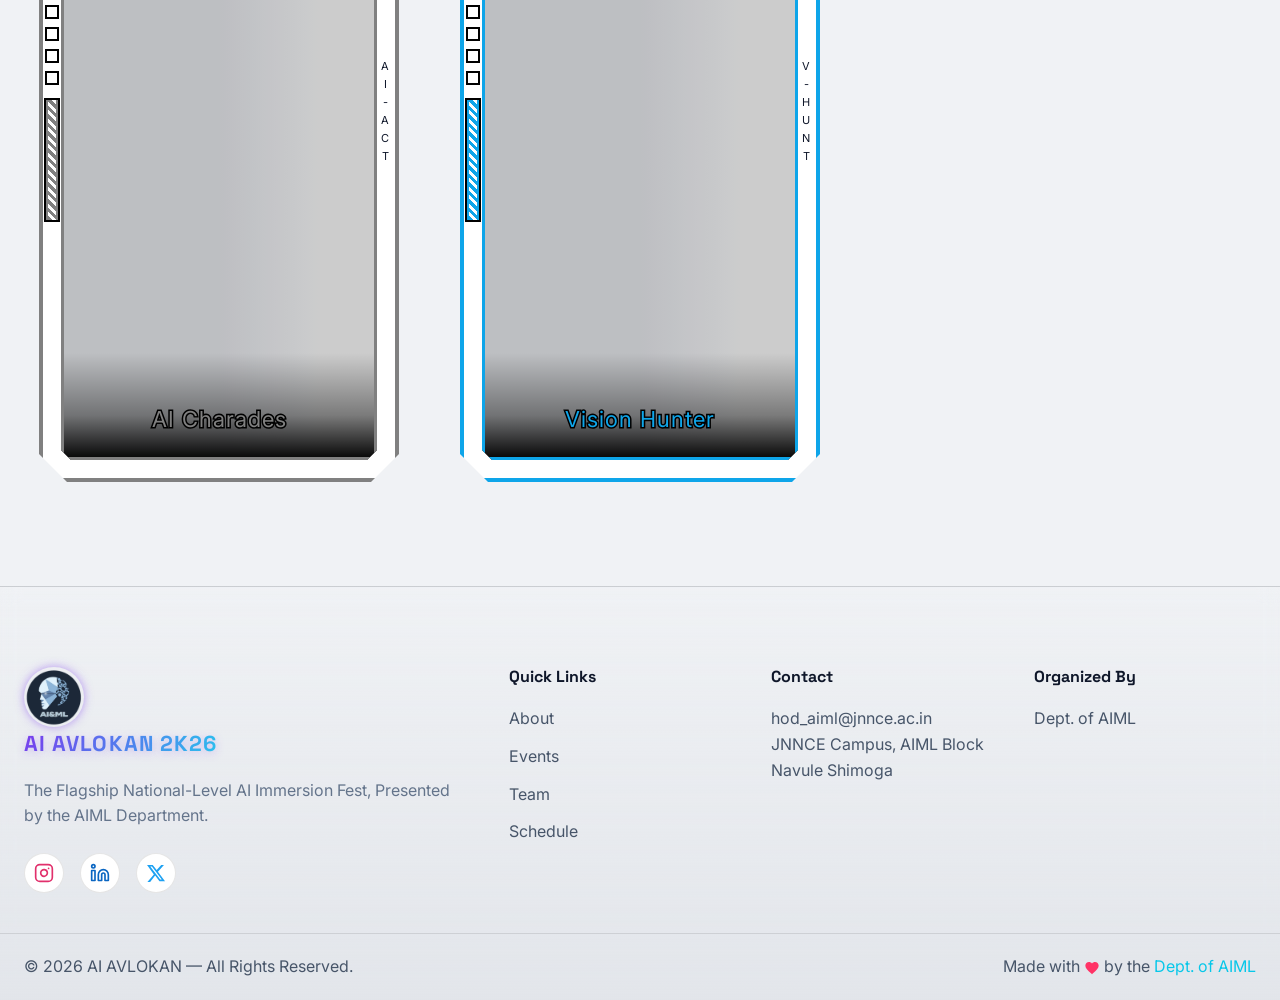
==== commit 80cc7c4d: "slot and fee section added and register btn removed from event card" ====
--- a/events.html
+++ b/events.html
@@ -167,7 +167,6 @@
           </div>
           <div class="modal-actions">
             <a href="#" id="modal-rulebook" class="btn btn-secondary">Rulebook</a>
-            <a href="#" id="modal-register" class="btn btn-primary">Register Now</a>
           </div>
         </div>
       </div>
--- a/css/style.css
+++ b/css/style.css
@@ -354,3 +354,69 @@
     height: 18px;
   }
 }
+
+/* Slots Section CSS */
+.slots-container {
+  display: flex;
+  flex-direction: column;
+  gap: 1.5rem;
+  border-radius: 16px;
+  padding: clamp(0.5rem, 2vw, 1rem);
+  background: var(--bg-alt, rgba(0, 0, 0, 0.1));
+}
+.slot-row {
+  display: grid;
+  grid-template-columns: minmax(120px, 1fr) 2fr 2fr;
+  gap: 1rem;
+  align-items: stretch;
+  padding: 0.5rem;
+  border: 1px solid var(--glass-border, rgba(255, 255, 255, 0.1));
+  border-radius: 16px;
+}
+.slot-name {
+  font-size: clamp(1.4rem, 3vw, 1.8rem);
+  font-weight: bold;
+  display: flex;
+  align-items: center;
+  justify-content: center;
+}
+.slot-event {
+  display: flex;
+  align-items: center;
+  justify-content: center;
+  min-height: 85px;
+  padding: clamp(0.7rem, 1.5vw, 1rem);
+  text-align: center;
+  font-size: clamp(1rem, 1.5vw, 1.2rem);
+  border-radius: 12px;
+  box-shadow: 0 8px 25px rgba(0,0,0,0.3), inset 0 2px 4px rgba(255,255,255,0.1);
+  border: 1px solid var(--glass-border, rgba(255,255,255,0.1));
+  transition: transform 0.3s ease, box-shadow 0.3s ease;
+}
+.slot-event:hover {
+  transform: translateY(-5px);
+  box-shadow: 0 12px 30px rgba(0,0,0,0.5), inset 0 2px 4px rgba(255,255,255,0.15);
+}
+
+@media (max-width: 768px) {
+  .slot-row {
+    grid-template-columns: 1fr 1fr;
+    text-align: center;
+    gap: 0.75rem;
+    padding: 1rem;
+  }
+  .slot-name {
+    grid-column: 1 / -1;
+    margin-bottom: 0.25rem;
+    padding-bottom: 0.5rem;
+    border-bottom: 2px solid var(--glass-border, rgba(255, 255, 255, 0.1));
+  }
+  .slot-event {
+    display: flex;
+    align-items: center;
+    justify-content: center;
+    min-height: 85px;
+    font-size: 1rem;
+    padding: 0.75rem;
+  }
+}
--- a/css/components.css
+++ b/css/components.css
@@ -1859,7 +1859,10 @@
 ----------------------------------- */
 .modal-overlay {
   position: fixed;
-  inset: 0;
+  top: 0;
+  left: 0;
+  right: 0;
+  bottom: 0;
   background: var(--modal-overlay-bg);
   backdrop-filter: blur(8px);
   -webkit-backdrop-filter: blur(8px);
@@ -1871,6 +1874,7 @@
   visibility: hidden;
   transition: 0.3s;
   padding: 20px;
+  overscroll-behavior: none;
 }
 
 .modal-overlay.active {
@@ -1881,13 +1885,14 @@
 .modal-content {
   width: 100%;
   max-width: 900px;
-  max-height: 90vh;
+  max-height: calc(100% - 40px);
   overflow-y: auto;
   position: relative;
   display: flex;
   flex-direction: column;
   transform: scale(0.95);
   transition: 0.3s;
+  overscroll-behavior: contain;
 }
 
 .modal-overlay.active .modal-content {
@@ -1996,6 +2001,7 @@
     width: 100%;
     max-width: 100%;
     height: 100dvh;
+    z-index: 99;
 
     background: var(--bg-primary);
 
@@ -2291,9 +2297,10 @@
 
 .pdf-overlay {
   position: fixed;
-  inset: 0;
-  width: 100%;
-  height: 100%;
+  top: 0;
+  left: 0;
+  right: 0;
+  bottom: 0;
   background: var(--bg-primary);
   z-index: 99999;
   display: none;
@@ -2301,6 +2308,7 @@
   overflow: hidden;
   backdrop-filter: blur(10px);
   -webkit-backdrop-filter: blur(10px);
+  overscroll-behavior: none;
 }
 
 .pdf-overlay.active {
@@ -2538,3 +2546,20 @@
   gap: 8px;
   font-size: 14px;
 }
+
+/* =========================================
+   Event Modal Mobile Organizers fix
+========================================= */
+.org-semester {
+  display: inline-block;
+  margin-left: 4px;
+}
+@media (max-width: 500px) {
+  .org-semester {
+    display: block;
+    margin-left: 0;
+    font-size: 0.85em;
+    color: var(--text-muted, #888);
+    margin-top: 2px;
+  }
+}
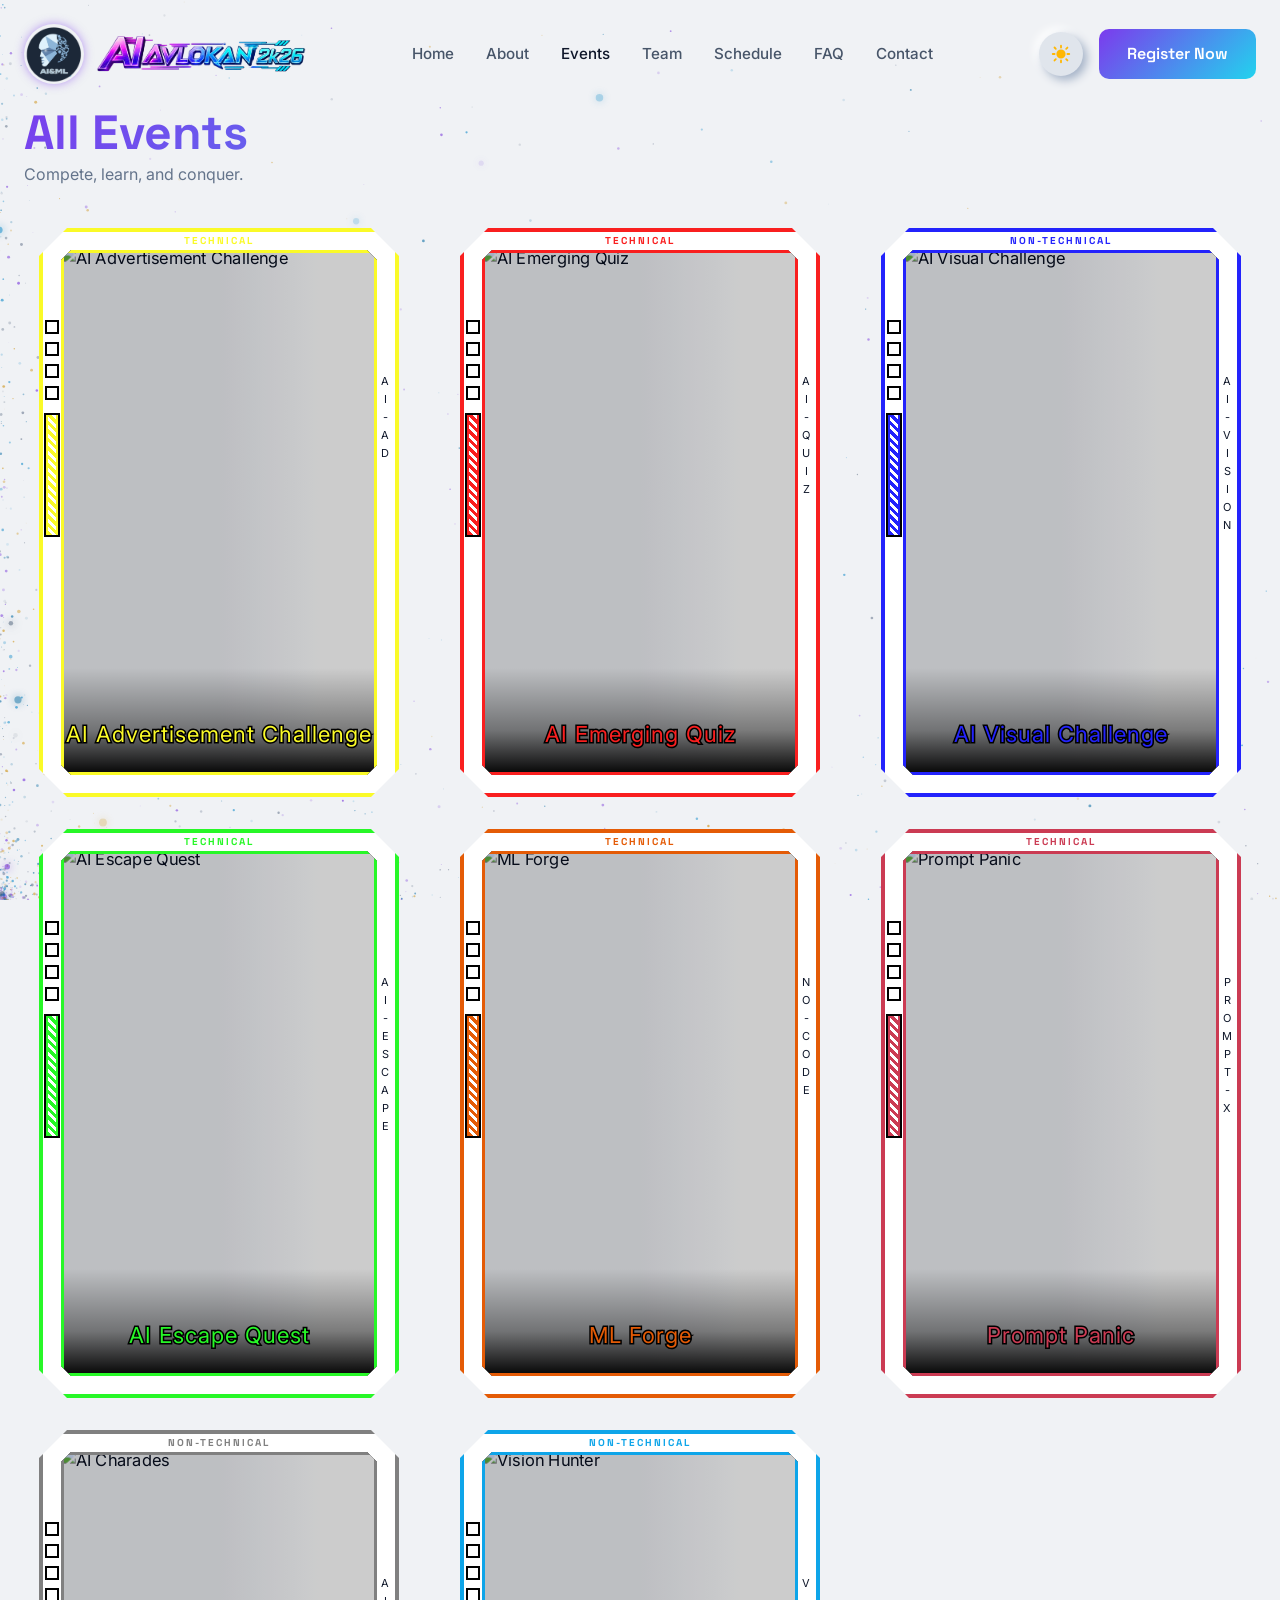
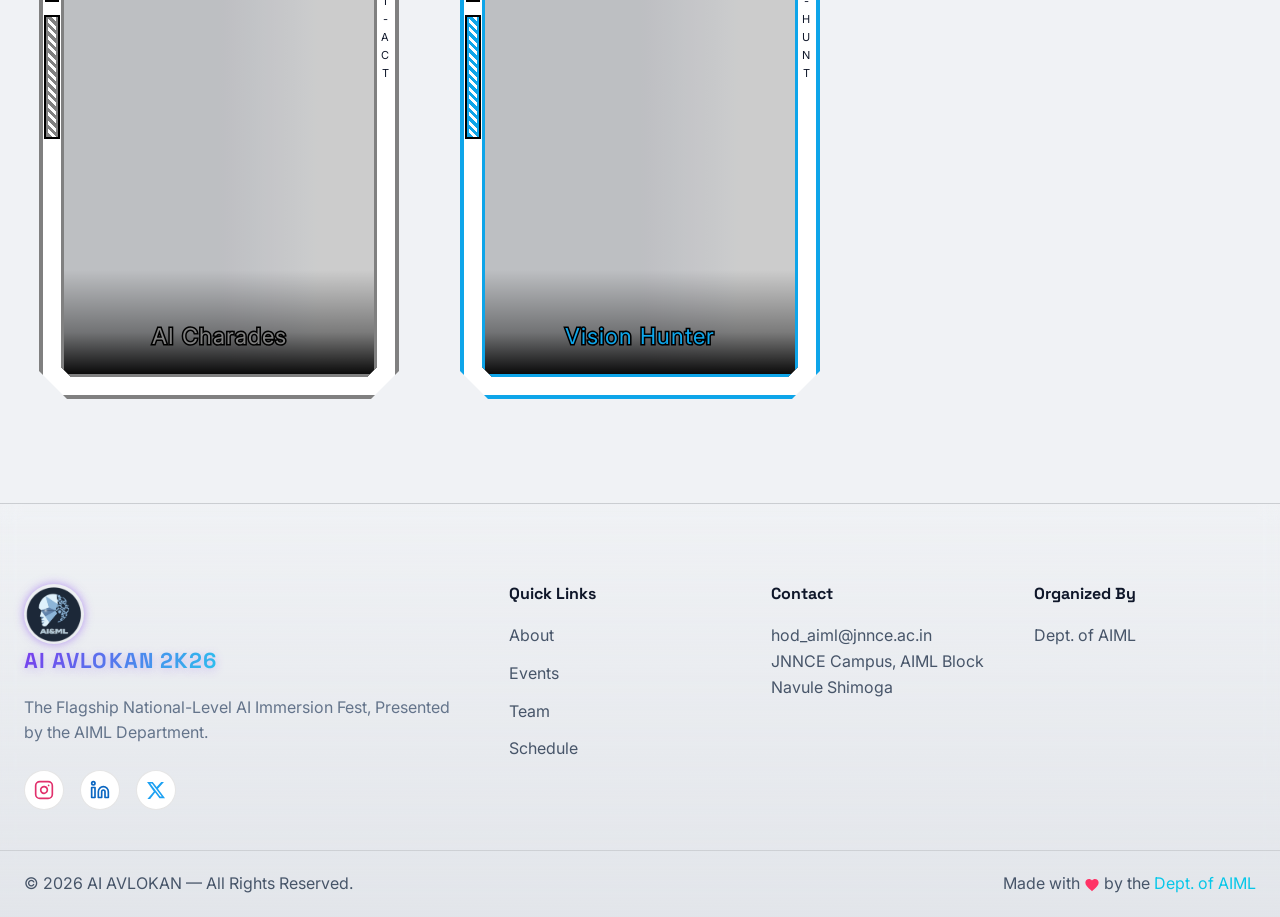
==== commit f8244884: "Global registration link and events filter removed" ====
--- a/events.html
+++ b/events.html
@@ -38,7 +38,7 @@
         <a href="index.html#schedule">Schedule</a>
         <a href="index.html#faq">FAQ</a>
         <a href="index.html#contact">Contact</a>
-        <a href="#register" class="btn btn-primary mobile-nav-cta" style="color: white;">Register Now</a>
+        <a href="#register" class="btn btn-primary mobile-nav-cta registration-btn" style="color: white;">Register Now</a>
       </div>
 
       <div class="nav-actions">
@@ -52,7 +52,7 @@
             <path d="M20.74,17.26A10,10,0,1,1,6.74,3.26a1,1,0,0,1,1,1.21,8,8,0,1,0,11.83,11.83A1,1,0,0,1,20.74,17.26Z"/>
           </svg>
         </button>
-        <a href="#register" class="btn btn-primary nav-cta">Register Now</a>
+        <a href="#register" class="btn btn-primary nav-cta registration-btn">Register Now</a>
         <div class="burger-wrap">
           <button class="menu-toggle burger" aria-label="Toggle menu" aria-expanded="false">
             <div class="lines">
@@ -70,21 +70,14 @@
   <header class="page-header mt-5">
     <div class="container">
       <h1 class="gradient-text reveal" style="padding-top: 40px; font-size: clamp(2rem, 4vw, 3rem);">All Events</h1>
-      <p class="reveal reveal-delay-1 text-muted">Compete, learn, and conquer.</p>
+      <p class="reveal reveal-delay-1 text-muted" style="padding-bottom: 25px;">Compete, learn, and conquer.</p>
     </div>
   </header>
 
   <!-- Events Section -->
   <section class="events-page-content pt-2">
     <div class="container">
-      <div class="event-filter-container reveal mb-5">
-        <div class="event-filter-pill">
-          <div class="filter-slider"></div>
-          <button class="filter-tab active" data-filter="all">ALL</button>
-          <button class="filter-tab" data-filter="Technical">TECHNICAL</button>
-          <button class="filter-tab" data-filter="Non-Technical">NON-TECHNICAL</button>
-        </div>
-      </div>
+
       <div id="all-events-container" class="all-events-grid"></div>
     </div>
   </section>
@@ -229,6 +222,7 @@
   </div>
 
   <script type="module" src="js/pdf-viewer.js"></script>
+    <script src="js/config.js"></script>
 </body>
 
 </html>
--- a/css/components.css
+++ b/css/components.css
@@ -2103,62 +2103,7 @@
   }
 }
 
-/* Event Filters */
-.event-filter-container {
-  display: flex;
-  justify-content: center;
-  align-items: center;
-  width: 100%;
-}
-
-.event-filter-pill {
-  position: relative;
-  display: inline-flex;
-  background: rgba(255, 255, 255, 0.03);
-  border: 1px solid rgba(255, 255, 255, 0.1);
-  border-radius: 40px;
-  padding: 4px;
-  box-shadow: 0 4px 20px rgba(0, 0, 0, 0.3);
-  backdrop-filter: blur(10px);
-}
-
-.filter-slider {
-  position: absolute;
-  top: 4px;
-  left: 4px;
-  height: calc(100% - 8px);
-  width: 0;
-  background: var(--accent-gradient);
-  border-radius: 30px;
-  transition: all 0.4s cubic-bezier(0.25, 1, 0.5, 1);
-  z-index: 0;
-  box-shadow: 0 0 15px rgba(124, 58, 237, 0.4);
-}
-
-.filter-tab {
-  position: relative;
-  z-index: 1;
-  background: transparent;
-  border: none;
-  color: var(--text-secondary);
-  font-family: var(--font-heading);
-  font-weight: 600;
-  font-size: 0.7rem;
-  padding: 10px 24px;
-  border-radius: 30px;
-  cursor: pointer;
-  transition: color 0.3s ease;
-  outline: none;
-  letter-spacing: 1px;
-}
-
-.filter-tab:hover {
-  color: var(--text-primary);
-}
-
-.filter-tab.active {
-  color: #fff;
-}
+
 
 @media (min-width: 768px) {
   .team-card .member-name {
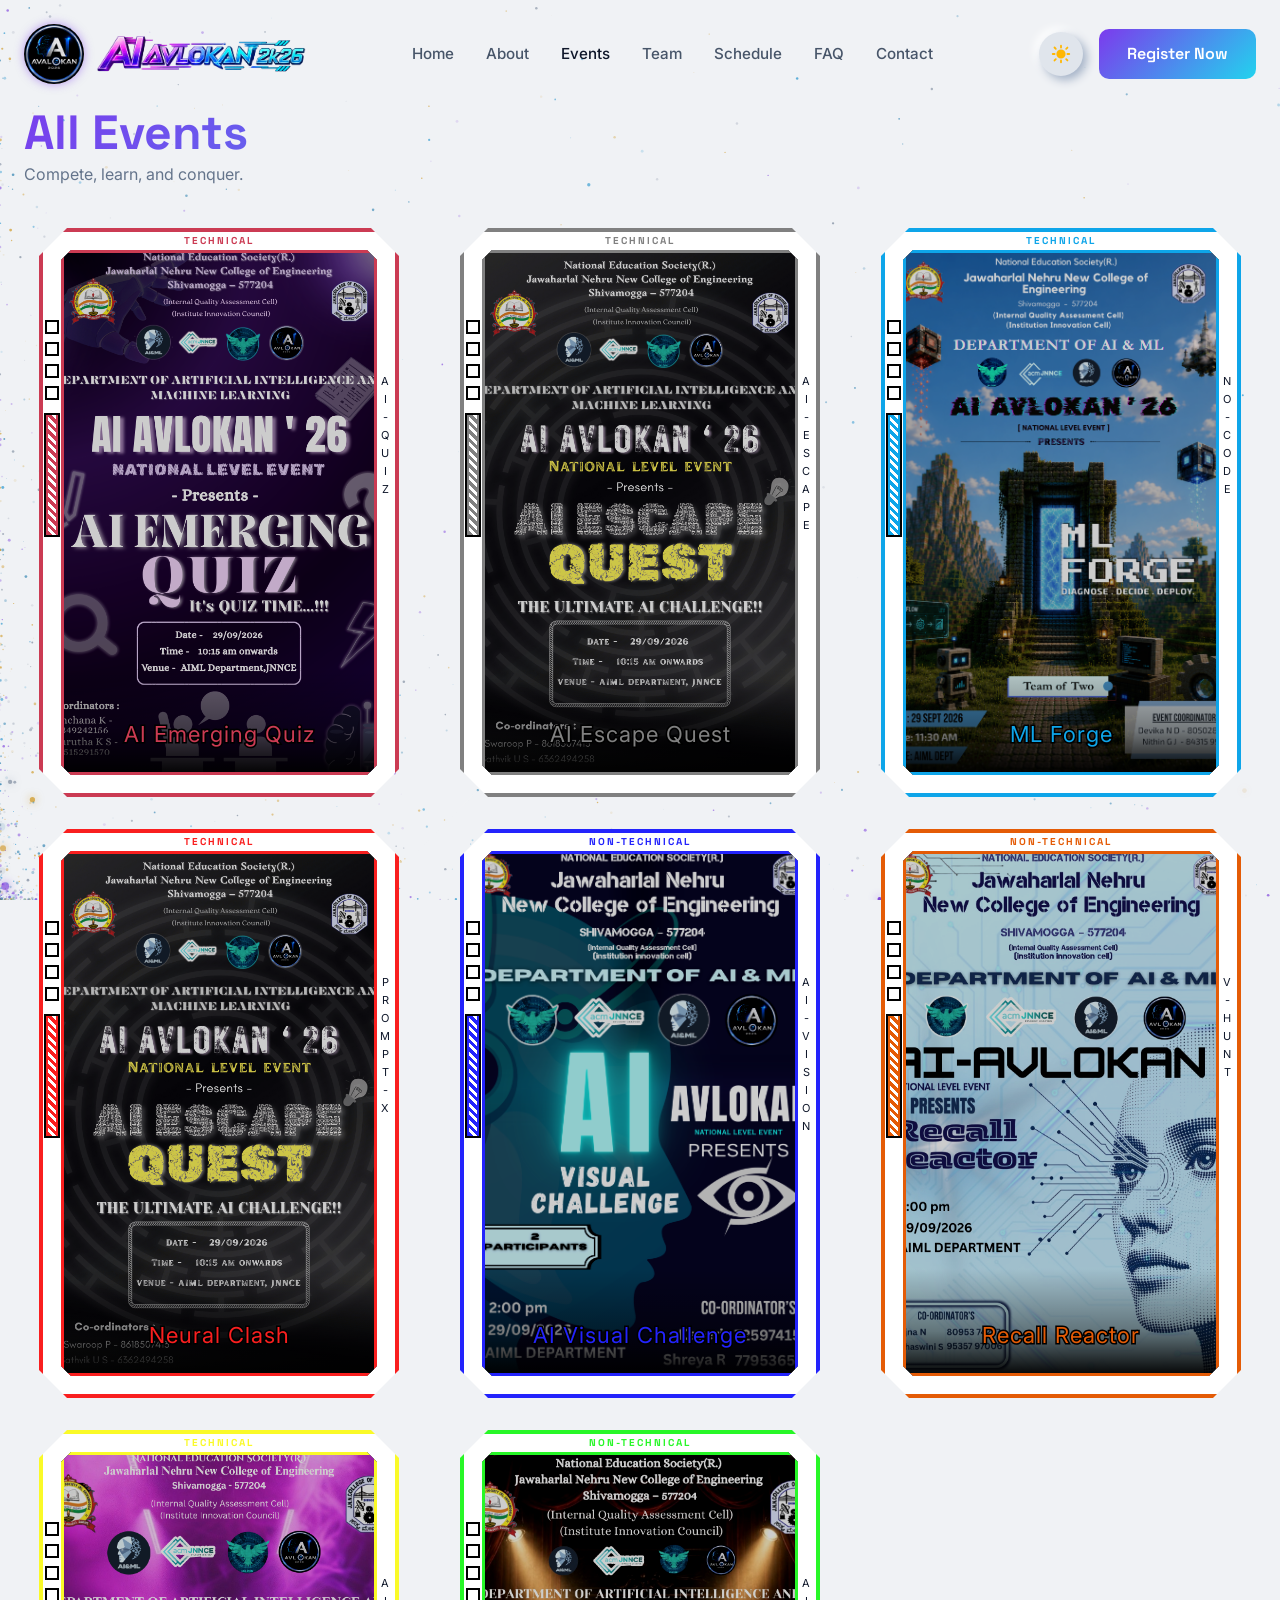
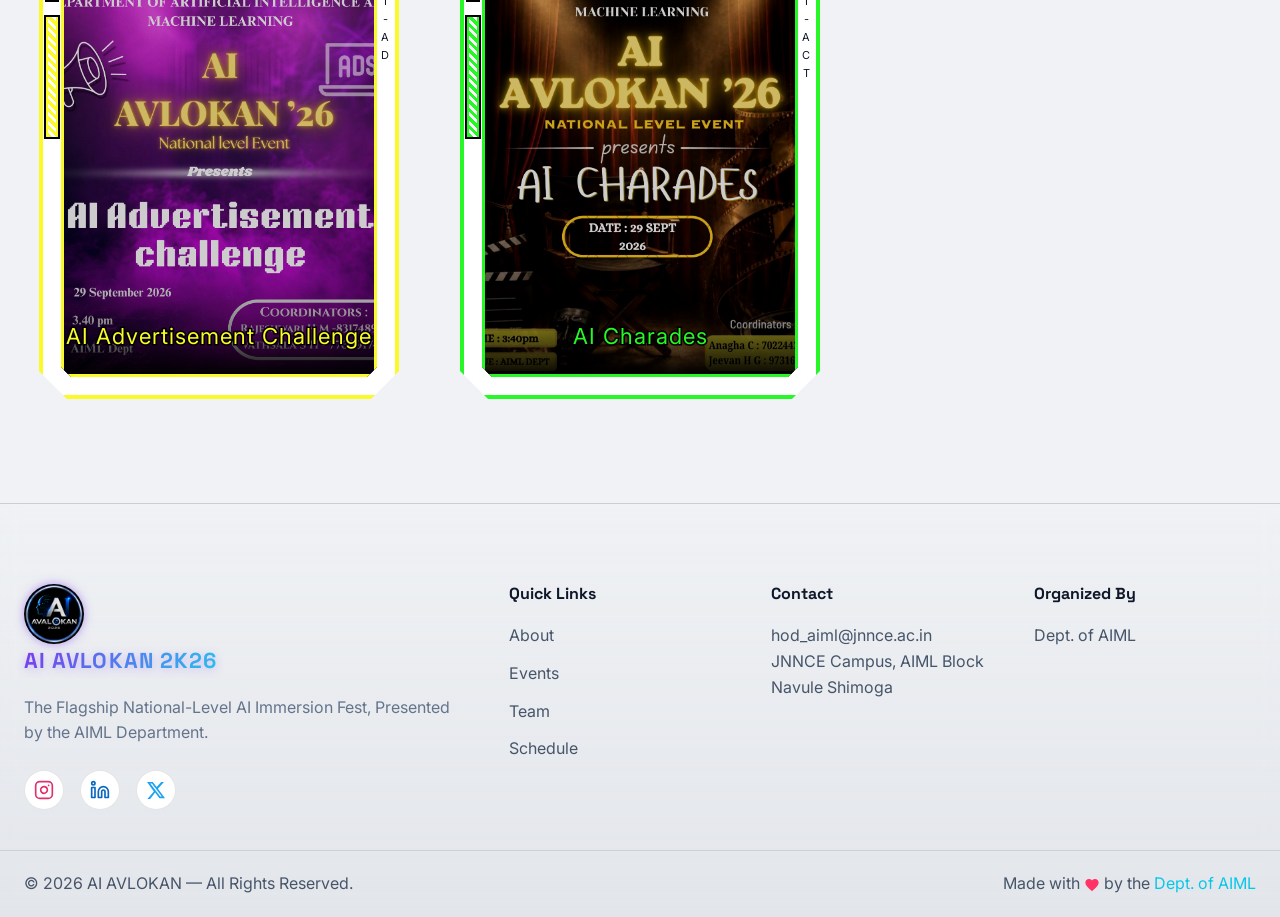
==== commit bfb9d81a: "events partial update and general rules btn update and logo update" ====
--- a/events.html
+++ b/events.html
@@ -26,7 +26,7 @@
   <nav class="navbar">
     <div class="container navbar__inner">
       <a href="index.html" class="navbar__logo">
-        <img src="assets/images/AIMLLOGO.png" alt="Logo" class="logo-mark-img">
+        <img src="assets/images/AI_AVLOKAN_LOGO.png" alt="Logo" class="logo-mark-img dynamic-logo">
         <img src="assets/images/AI_AVLOKAN_2k26.png" alt="AI AVLOKAN 2K26" class="logo-text-img">
       </a>
 
@@ -87,7 +87,7 @@
     <div class="container footer-grid">
       <div class="footer-col">
         <a href="index.html" class="navbar__logo">
-          <img src="assets/images/AIMLLOGO.png" alt="Logo" class="logo-mark-img">
+          <img src="assets/images/AI_AVLOKAN_LOGO.png" alt="Logo" class="logo-mark-img dynamic-logo">
           <span class="logo-text">AI AVLOKAN 2K26</span>
         </a>
         <p class="mt-2 text-muted">The Flagship National-Level AI Immersion Fest, Presented by the AIML Department.</p>
--- a/css/style.css
+++ b/css/style.css
@@ -355,68 +355,99 @@
   }
 }
 
-/* Slots Section CSS */
+/* --- Slots Section Styling --- */
+
 .slots-container {
   display: flex;
   flex-direction: column;
-  gap: 1.5rem;
-  border-radius: 16px;
-  padding: clamp(0.5rem, 2vw, 1rem);
-  background: var(--bg-alt, rgba(0, 0, 0, 0.1));
-}
+  gap: 0; 
+  padding: 1.5rem 2rem; /* Adds breathing room inside the container */
+  border-radius: var(--radius-lg);
+  background: var(--bg-glass);
+  border: 1px solid var(--border-subtle);
+  backdrop-filter: blur(12px); /* Glassmorphism effect */
+  -webkit-backdrop-filter: blur(12px);
+  box-shadow: var(--shadow-soft);
+}
+
 .slot-row {
   display: grid;
   grid-template-columns: minmax(120px, 1fr) 2fr 2fr;
-  gap: 1rem;
+  gap: 1.5rem;
   align-items: stretch;
-  padding: 0.5rem;
-  border: 1px solid var(--glass-border, rgba(255, 255, 255, 0.1));
-  border-radius: 16px;
-}
+  padding: 1.5rem 0;
+  border-bottom: 1px solid var(--border-subtle); 
+}
+
+/* Remove the line under the very last row */
+.slot-row:last-child {
+  border-bottom: none;
+  padding-bottom: 0.5rem;
+}
+
+.slot-row:first-child {
+  padding-top: 0.5rem;
+}
+
 .slot-name {
-  font-size: clamp(1.4rem, 3vw, 1.8rem);
-  font-weight: bold;
+  font-size: clamp(1.2rem, 2.5vw, 1.5rem);
+  font-weight: 600;
+  display: flex;
+  align-items: center;
+  justify-content: flex-start; 
+  padding-left: 1rem;
+  border-left: 3px solid var(--accent-primary); 
+  color: var(--text-primary);
+}
+
+.slot-event {
+  color: var(--text-primary);
   display: flex;
   align-items: center;
   justify-content: center;
-}
-.slot-event {
-  display: flex;
-  align-items: center;
-  justify-content: center;
-  min-height: 85px;
-  padding: clamp(0.7rem, 1.5vw, 1rem);
+  min-height: 75px; 
+  padding: 1rem 1.5rem;
   text-align: center;
-  font-size: clamp(1rem, 1.5vw, 1.2rem);
-  border-radius: 12px;
-  box-shadow: 0 8px 25px rgba(0,0,0,0.3), inset 0 2px 4px rgba(255,255,255,0.1);
-  border: 1px solid var(--glass-border, rgba(255,255,255,0.1));
-  transition: transform 0.3s ease, box-shadow 0.3s ease;
-}
+  font-size: clamp(1rem, 1.2vw, 1.1rem);
+  border-radius: var(--radius-md);
+  background: var(--cyber-bg); 
+  box-shadow: var(--shadow-soft); 
+  border: 1px solid var(--cyber-border);
+  transition: all 0.3s ease;
+  font-weight: 500;
+}
+
 .slot-event:hover {
-  transform: translateY(-5px);
-  box-shadow: 0 12px 30px rgba(0,0,0,0.5), inset 0 2px 4px rgba(255,255,255,0.15);
-}
-
+  transform: translateY(-4px);
+  background: var(--bg-elevated);
+  box-shadow: var(--shadow-glow);
+  border-color: var(--border-glow);
+}
+
+/* --- Mobile Responsiveness --- */
 @media (max-width: 768px) {
+  .slots-container {
+    padding: 1rem;
+  }
+  
   .slot-row {
     grid-template-columns: 1fr 1fr;
-    text-align: center;
-    gap: 0.75rem;
-    padding: 1rem;
-  }
+    gap: 1rem;
+    padding: 1.5rem 0;
+  }
+  
   .slot-name {
     grid-column: 1 / -1;
-    margin-bottom: 0.25rem;
-    padding-bottom: 0.5rem;
-    border-bottom: 2px solid var(--glass-border, rgba(255, 255, 255, 0.1));
-  }
+    justify-content: center;
+    border-left: none; /* Remove left border on mobile */
+    border-top: 1.5px solid var(--accent-primary);
+    padding-left: 0;
+    margin-bottom: 0.5rem;
+  }
+  
   .slot-event {
-    display: flex;
-    align-items: center;
-    justify-content: center;
-    min-height: 85px;
-    font-size: 1rem;
+    min-height: 70px;
+    font-size: 0.95rem;
     padding: 0.75rem;
   }
-}
+}
--- a/css/components.css
+++ b/css/components.css
@@ -706,6 +706,17 @@
   display: flex;
   gap: 16px;
   justify-content: center;
+}
+
+@media (min-width: 501px) {
+  .cta-buttons {
+    display: grid;
+    grid-template-columns: auto auto;
+  }
+  .general-rules-btn {
+    grid-column: 1 / -1;
+    justify-self: center;
+  }
 }
 
 @media (max-width: 500px) {
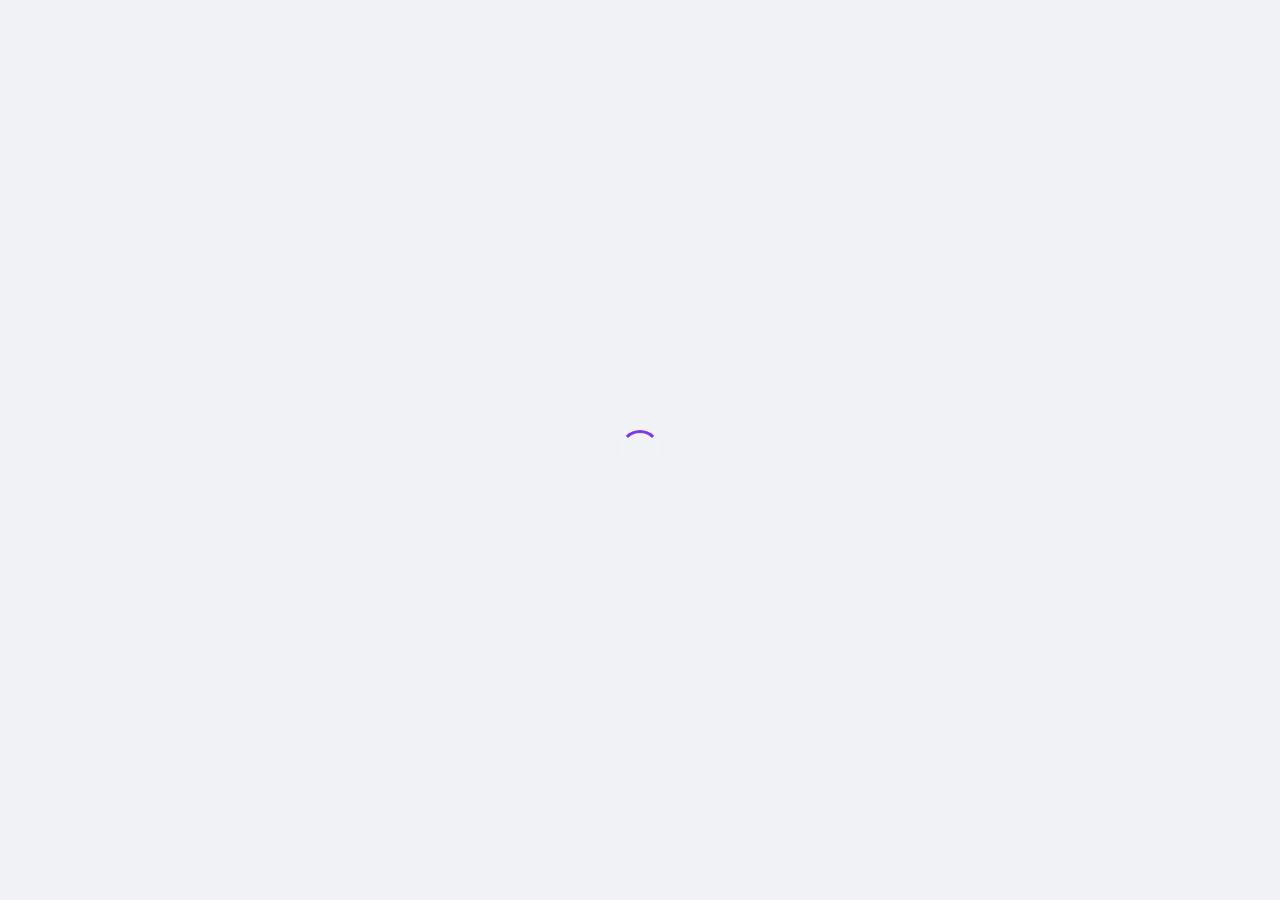
==== commit 06e5a48e: "Upgrade navigation links and add loading spinner Updated links to route to index.html for better nav" ====
--- a/events.html
+++ b/events.html
@@ -15,10 +15,17 @@
   <link rel="stylesheet" href="css/animations.css">
   <link rel="stylesheet" href="css/components.css">
   <link href="https://unpkg.com/aos@2.3.4/dist/aos.css" rel="stylesheet" />
+  
+  <!-- Theme script in head prevents FOUC -->
   <script src="js/theme.js"></script>
 </head>
 
 <body>
+  <!-- UPGRADE: Premium Boot-up Loader -->
+  <div id="loader" class="loader-overlay">
+    <div class="spinner"></div>
+  </div>
+
   <!-- Scroll Progress -->
   <div id="scroll-progress"></div>
 
@@ -38,7 +45,8 @@
         <a href="index.html#schedule">Schedule</a>
         <a href="index.html#faq">FAQ</a>
         <a href="index.html#contact">Contact</a>
-        <a href="#register" class="btn btn-primary mobile-nav-cta registration-btn" style="color: white;">Register Now</a>
+        <!-- UPGRADE: Routed to index.html#register -->
+        <a href="index.html#register" class="btn btn-primary mobile-nav-cta registration-btn" style="color: white;">Register Now</a>
       </div>
 
       <div class="nav-actions">
@@ -52,7 +60,8 @@
             <path d="M20.74,17.26A10,10,0,1,1,6.74,3.26a1,1,0,0,1,1,1.21,8,8,0,1,0,11.83,11.83A1,1,0,0,1,20.74,17.26Z"/>
           </svg>
         </button>
-        <a href="#register" class="btn btn-primary nav-cta registration-btn">Register Now</a>
+        <!-- UPGRADE: Routed to index.html#register -->
+        <a href="index.html#register" class="btn btn-primary nav-cta registration-btn">Register Now</a>
         <div class="burger-wrap">
           <button class="menu-toggle burger" aria-label="Toggle menu" aria-expanded="false">
             <div class="lines">
@@ -77,7 +86,6 @@
   <!-- Events Section -->
   <section class="events-page-content pt-2">
     <div class="container">
-
       <div id="all-events-container" class="all-events-grid"></div>
     </div>
   </section>
@@ -92,33 +100,34 @@
         </a>
         <p class="mt-2 text-muted">The Flagship National-Level AI Immersion Fest, Presented by the AIML Department.</p>
         <div class="social-icons mt-3">
-          <a href="https://www.instagram.com/jnnce.aiml/" aria-label="Instagram"><svg width="20" height="20"
-              viewBox="0 0 24 24" fill="none" stroke="#E1306C" stroke-width="2" stroke-linecap="round"
-              stroke-linejoin="round">
+          <a href="https://www.instagram.com/jnnce.aiml/" aria-label="Instagram">
+            <svg width="20" height="20" viewBox="0 0 24 24" fill="none" stroke="#E1306C" stroke-width="2" stroke-linecap="round" stroke-linejoin="round">
               <rect x="2" y="2" width="20" height="20" rx="5" ry="5"></rect>
               <path d="M16 11.37A4 4 0 1 1 12.63 8 4 4 0 0 1 16 11.37z"></path>
               <line x1="17.5" y1="6.5" x2="17.51" y2="6.5"></line>
-            </svg></a>
-          <a href="https://www.linkedin.com/posts/jnnce-acm_jnnce-jnnceaiml-falconaiml-activity-7028016541375827968-Ko31"
-            aria-label="LinkedIn"><svg width="20" height="20" viewBox="0 0 24 24" fill="none" stroke="#0A66C2"
-              stroke-width="2" stroke-linecap="round" stroke-linejoin="round">
+            </svg>
+          </a>
+          <a href="https://www.linkedin.com/posts/jnnce-acm_jnnce-jnnceaiml-falconaiml-activity-7028016541375827968-Ko31" aria-label="LinkedIn">
+            <svg width="20" height="20" viewBox="0 0 24 24" fill="none" stroke="#0A66C2" stroke-width="2" stroke-linecap="round" stroke-linejoin="round">
               <path d="M16 8a6 6 0 0 1 6 6v7h-4v-7a2 2 0 0 0-2-2 2 2 0 0 0-2 2v7h-4v-7a6 6 0 0 1 6-6z"></path>
               <rect x="2" y="9" width="4" height="12"></rect>
               <circle cx="4" cy="4" r="2"></circle>
-            </svg></a>
-          <a href="https://x.com/i/jf/onboarding/web?redirect_after_login=%2Fhashtag%2Fjnnce%3Fsrc%3Dhashtag_click&mode=login"
-            aria-label="X (Twitter)"><svg width="20" height="20" viewBox="0 0 24 24" fill="#1DA1F2">
-              <path
-                d="M18.244 2.25h3.308l-7.227 8.26 8.502 11.24H16.17l-5.214-6.817L4.99 22.75H1.68l7.73-8.835L1.254 2.25H8.08l4.713 6.231zm-1.161 17.52h1.833L7.084 4.126H5.117z" />
-            </svg></a>
+            </svg>
+          </a>
+          <a href="https://x.com/i/jf/onboarding/web?redirect_after_login=%2Fhashtag%2Fjnnce%3Fsrc%3Dhashtag_click&mode=login" aria-label="X (Twitter)">
+            <svg width="20" height="20" viewBox="0 0 24 24" fill="#1DA1F2">
+              <path d="M18.244 2.25h3.308l-7.227 8.26 8.502 11.24H16.17l-5.214-6.817L4.99 22.75H1.68l7.73-8.835L1.254 2.25H8.08l4.713 6.231zm-1.161 17.52h1.833L7.084 4.126H5.117z" />
+            </svg>
+          </a>
         </div>
       </div>
       <div class="footer-col">
         <h4>Quick Links</h4>
-        <a href="#about">About</a>
+        <!-- UPGRADE: Fixed broken intra-page links to route to index.html properly -->
+        <a href="index.html#about">About</a>
         <a href="events.html">Events</a>
         <a href="team.html">Team</a>
-        <a href="#schedule">Schedule</a>
+        <a href="index.html#schedule">Schedule</a>
       </div>
       <div class="footer-col">
         <h4>Contact</h4>
@@ -127,24 +136,22 @@
       </div>
       <div class="footer-col">
         <h4>Organized By</h4>
-        <p><a href="https://jnnce.ac.in/jnndemo/depaiml.html">Dept. of AIML</a></p>
+        <p><a href="https://jnnce.ac.in/jnndemo/depaiml.html" target="_blank" rel="noopener noreferrer">Dept. of AIML</a></p>
       </div>
     </div>
     <div class="footer-bottom">
       <p>&copy; 2026 AI AVLOKAN &mdash; All Rights Reserved.</p>
       <p>Made with <svg width="16" height="16" viewBox="0 0 24 24" fill="currentColor" stroke="none"
           style="vertical-align: text-bottom; color: #ff3366;">
-          <path
-            d="M12 21.35l-1.45-1.32C5.4 15.36 2 12.28 2 8.5 2 5.42 4.42 3 7.5 3c1.74 0 3.41.81 4.5 2.09C13.09 3.81 14.76 3 16.5 3 19.58 3 22 5.42 22 8.5c0 3.78-3.4 6.86-8.55 11.54L12 21.35z" />
-        </svg> by the <span><a href="https://jnnce.ac.in/jnndemo/depaiml.html"
-            style="color: #07c7e9; text-decoration: none;">Dept. of AIML</a></span></p>
+          <path d="M12 21.35l-1.45-1.32C5.4 15.36 2 12.28 2 8.5 2 5.42 4.42 3 7.5 3c1.74 0 3.41.81 4.5 2.09C13.09 3.81 14.76 3 16.5 3 19.58 3 22 5.42 22 8.5c0 3.78-3.4 6.86-8.55 11.54L12 21.35z" />
+        </svg> by the <span><a href="https://jnnce.ac.in/jnndemo/depaiml.html" target="_blank" rel="noopener noreferrer" style="color: #07c7e9; text-decoration: none;">Dept. of AIML</a></span></p>
     </div>
   </footer>
 
   <!-- Event Details Modal -->
   <div id="event-modal" class="modal-overlay">
     <div class="modal-content glass-panel">
-      <button class="modal-close" onclick="closeEventModal()">&times;</button>
+      <button class="modal-close" aria-label="Close modal" onclick="closeEventModal()">&times;</button>
       <div class="modal-body">
         <img id="modal-poster" src="" alt="Poster" class="modal-image">
         <div class="modal-info">
@@ -168,12 +175,12 @@
 
   <!-- Back to Top Button -->
   <button id="backToTop" class="back-to-top" aria-label="Back to top">
-    <svg viewBox="0 0 24 24" fill="none" stroke="currentColor" stroke-width="2" stroke-linecap="round"
-      stroke-linejoin="round">
+    <svg viewBox="0 0 24 24" fill="none" stroke="currentColor" stroke-width="2" stroke-linecap="round" stroke-linejoin="round">
       <path d="M18 15l-6-6-6 6" />
     </svg>
   </button>
 
+  <!-- Scripts -->
   <script src="js/background.js"></script>
   <script src="js/events.js"></script>
   <script src="js/main.js"></script>
@@ -193,6 +200,8 @@
       <div class="toolbar-left">
         <button class="toolbar-btn" onclick="closePDF()" title="Close">✕</button>
       </div>
+      <!-- UPGRADE: Dynamic PDF Title Display Container -->
+      <div class="pdf-title">Loading...</div>
       <div class="toolbar-right">
         <button class="toolbar-btn" onclick="zoomOut()" title="Zoom out">−</button>
         <div id="zoomLevel" class="zoom-level">Fit</div>
@@ -222,7 +231,7 @@
   </div>
 
   <script type="module" src="js/pdf-viewer.js"></script>
-    <script src="js/config.js"></script>
+  <script src="js/config.js"></script>
 </body>
 
-</html>+</html>
--- a/css/style.css
+++ b/css/style.css
@@ -66,6 +66,10 @@
   /* Fonts */
   --font-heading: 'Space Grotesk', sans-serif;
   --font-body: 'Inter', sans-serif;
+
+  /* UPGRADED: Global Animation Physics */
+  --spring-bounce: cubic-bezier(0.175, 0.885, 0.32, 1.275);
+  --spring-smooth: cubic-bezier(0.4, 0, 0.2, 1);
 }
 
 /* Light Theme Variables */
@@ -74,7 +78,7 @@
   --bg-primary: #f0f2f5;
   --bg-secondary: #e4e6eb;
   --bg-elevated: #ffffff;
-  --bg-glass: rgba(255, 255, 255, 0.95);
+  --bg-glass: rgba(255, 255, 255, 0.6); /* Adjusted for better light mode glass */
 
   /* Text */
   --text-primary: #0f172a;
@@ -87,7 +91,7 @@
 
   /* Shadows */
   --shadow-soft: 0 8px 30px rgba(0, 0, 0, 0.1);
-  --shadow-glow: 0 0 40px rgba(124, 58, 237, 0.15);
+  --shadow-glow: 0 10px 40px rgba(124, 58, 237, 0.25);
 
   /* Cyber & Game Components */
   --cyber-bg: rgba(0, 0, 0, 0.04);
@@ -133,16 +137,18 @@
   line-height: 1.6;
   overflow-x: clip;
   max-width: 100%;
-  transition: background-color 0.3s ease, color 0.3s ease;
+  transition: background-color 0.5s ease, color 0.5s ease;
+}
+
+/* UPGRADED: Premium Text Selection */
+::selection {
+  background: rgba(124, 58, 237, 0.3);
+  color: inherit;
+  text-shadow: 0 0 8px rgba(124, 58, 237, 0.5);
 }
 
 /* Typography */
-h1,
-h2,
-h3,
-h4,
-h5,
-h6 {
+h1, h2, h3, h4, h5, h6 {
   font-family: var(--font-heading);
   line-height: 1.2;
 }
@@ -202,10 +208,12 @@
 /* Glassmorphism Utilities */
 .glass-panel {
   background: var(--bg-glass);
-  backdrop-filter: blur(12px);
-  -webkit-backdrop-filter: blur(12px);
+  backdrop-filter: blur(16px);
+  -webkit-backdrop-filter: blur(16px);
   border: 1px solid var(--border-subtle);
   border-radius: var(--radius-md);
+  /* UPGRADED: Inner edge lighting for depth */
+  box-shadow: var(--shadow-soft), inset 0 1px 0 rgba(255, 255, 255, 0.1);
 }
 
 /* Image Shimmer Skeleton */
@@ -215,12 +223,17 @@
   animation: shimmer 1.5s infinite linear;
 }
 
+@keyframes shimmer {
+  0% { background-position: -200% 0; }
+  100% { background-position: 200% 0; }
+}
+
 img {
   max-width: 100%;
   display: block;
 }
 
-/* Base Buttons */
+/* UPGRADED: Premium Base Buttons */
 .btn {
   display: inline-flex;
   align-items: center;
@@ -231,53 +244,73 @@
   font-weight: 600;
   text-decoration: none;
   cursor: pointer;
-  transition: transform 0.3s cubic-bezier(0.4, 0, 0.2, 1), box-shadow 0.3s ease;
+  /* Added spring physics */
+  transition: transform 0.4s var(--spring-bounce), box-shadow 0.4s ease, border-color 0.4s ease;
   will-change: transform;
 }
 
-.btn:hover {
-  transform: scale(1.03);
-}
-
 .btn:active {
-  transform: scale(0.98);
+  transform: scale(0.95);
 }
 
 .btn-primary {
   background: var(--accent-gradient);
   color: #fff;
   border: none;
-}
-
-.btn-primary:hover {
-  box-shadow: var(--shadow-glow);
-}
-
-.btn-secondary {
-  background: transparent;
-  color: var(--text-primary);
-  border: 1px solid var(--accent-primary);
   position: relative;
   overflow: hidden;
+  box-shadow: 0 4px 15px rgba(124, 58, 237, 0.3), inset 0 1px 0 rgba(255, 255, 255, 0.2);
+}
+
+/* Light Sweep Hover Effect */
+.btn-primary::after {
+  content: '';
+  position: absolute;
+  top: 0; left: -100%;
+  width: 50%; height: 100%;
+  background: linear-gradient(to right, rgba(255,255,255,0) 0%, rgba(255,255,255,0.3) 50%, rgba(255,255,255,0) 100%);
+  transform: skewX(-25deg);
+  transition: left 0.6s ease;
+}
+
+.btn-primary:hover {
+  transform: translateY(-2px) scale(1.03);
+  box-shadow: 0 10px 25px rgba(124, 58, 237, 0.5), inset 0 1px 0 rgba(255, 255, 255, 0.3);
+}
+
+.btn-primary:hover::after {
+  left: 200%;
+}
+
+.btn-secondary {
+  background: rgba(255, 255, 255, 0.02);
+  color: var(--text-primary);
+  border: 1px solid var(--border-subtle);
+  position: relative;
+  overflow: hidden;
+  backdrop-filter: blur(8px);
 }
 
 .btn-secondary:hover {
-  background: rgba(124, 58, 237, 0.1);
-  box-shadow: 0 0 20px rgba(124, 58, 237, 0.2);
-}
-
-/* Scrollbar */
+  transform: translateY(-2px) scale(1.03);
+  background: rgba(124, 58, 237, 0.08);
+  border-color: rgba(124, 58, 237, 0.4);
+  box-shadow: 0 10px 20px rgba(124, 58, 237, 0.15), inset 0 0 15px rgba(124, 58, 237, 0.1);
+}
+
+/* UPGRADED: Scrollbar (If not already in the other file) */
 ::-webkit-scrollbar {
   width: 8px;
 }
-
 ::-webkit-scrollbar-track {
   background: var(--bg-primary);
 }
-
 ::-webkit-scrollbar-thumb {
-  background: var(--accent-primary);
+  background: rgba(124, 58, 237, 0.5);
   border-radius: 4px;
+}
+::-webkit-scrollbar-thumb:hover {
+  background: rgba(124, 58, 237, 0.9);
 }
 
 /* Accessibility */
@@ -298,7 +331,7 @@
   }
 }
 
-/* Theme Toggle Button */
+/* UPGRADED: Theme Toggle Button (Better Neumorphism & Spring rotation) */
 .neu-btn {
   width: 44px;
   height: 44px;
@@ -311,22 +344,28 @@
   align-items: center;
   box-shadow: 4px 4px 10px var(--neu-shadow-dark), 
              -4px -4px 10px var(--neu-shadow-light);
-  transition: all 0.4s ease;
+  transition: all 0.4s var(--spring-bounce);
   outline: none;
   position: relative;
   padding: 0;
 }
 
+.neu-btn:hover {
+  transform: scale(1.05);
+}
+
 .neu-btn:active, .neu-btn.active-state {
-  box-shadow: inset 4px 4px 6px var(--neu-shadow-dark), 
-              inset -4px -4px 6px var(--neu-shadow-light);
+  transform: scale(0.95);
+  box-shadow: inset 4px 4px 8px var(--neu-shadow-dark), 
+              inset -4px -4px 8px var(--neu-shadow-light);
 }
 
 .neu-btn .theme-icon {
   width: 22px;
   height: 22px;
   fill: var(--neu-icon);
-  transition: transform 0.6s cubic-bezier(0.4, 0, 0.2, 1), opacity 0.3s;
+  /* Added spring physics to the rotation */
+  transition: transform 0.6s var(--spring-bounce), opacity 0.4s ease;
   position: absolute;
 }
 
@@ -355,19 +394,19 @@
   }
 }
 
-/* --- Slots Section Styling --- */
-
+/* --- UPGRADED: Slots Section Styling --- */
 .slots-container {
   display: flex;
   flex-direction: column;
   gap: 0; 
-  padding: 1.5rem 2rem; /* Adds breathing room inside the container */
+  padding: 1.5rem 2rem; 
   border-radius: var(--radius-lg);
   background: var(--bg-glass);
   border: 1px solid var(--border-subtle);
-  backdrop-filter: blur(12px); /* Glassmorphism effect */
-  -webkit-backdrop-filter: blur(12px);
-  box-shadow: var(--shadow-soft);
+  backdrop-filter: blur(16px);
+  -webkit-backdrop-filter: blur(16px);
+  /* Added inner glow for glass depth */
+  box-shadow: var(--shadow-soft), inset 0 1px 0 rgba(255, 255, 255, 0.1);
 }
 
 .slot-row {
@@ -379,7 +418,6 @@
   border-bottom: 1px solid var(--border-subtle); 
 }
 
-/* Remove the line under the very last row */
 .slot-row:last-child {
   border-bottom: none;
   padding-bottom: 0.5rem;
@@ -398,6 +436,7 @@
   padding-left: 1rem;
   border-left: 3px solid var(--accent-primary); 
   color: var(--text-primary);
+  text-shadow: 0 0 10px rgba(255, 255, 255, 0.1);
 }
 
 .slot-event {
@@ -411,17 +450,19 @@
   font-size: clamp(1rem, 1.2vw, 1.1rem);
   border-radius: var(--radius-md);
   background: var(--cyber-bg); 
-  box-shadow: var(--shadow-soft); 
   border: 1px solid var(--cyber-border);
-  transition: all 0.3s ease;
   font-weight: 500;
+  /* Added spring physics and advanced box shadow transition */
+  box-shadow: inset 0 0 15px rgba(0,0,0,0.2);
+  transition: transform 0.4s var(--spring-bounce), background 0.4s ease, box-shadow 0.4s ease, border-color 0.4s ease;
 }
 
 .slot-event:hover {
-  transform: translateY(-4px);
+  transform: translateY(-5px);
   background: var(--bg-elevated);
-  box-shadow: var(--shadow-glow);
-  border-color: var(--border-glow);
+  /* Premium glow effect */
+  box-shadow: 0 10px 25px rgba(0, 0, 0, 0.4), inset 0 1px 0 rgba(255, 255, 255, 0.05), inset 0 0 20px rgba(124, 58, 237, 0.05);
+  border-color: rgba(255, 255, 255, 0.15);
 }
 
 /* --- Mobile Responsiveness --- */
@@ -439,9 +480,10 @@
   .slot-name {
     grid-column: 1 / -1;
     justify-content: center;
-    border-left: none; /* Remove left border on mobile */
+    border-left: none; 
     border-top: 1.5px solid var(--accent-primary);
     padding-left: 0;
+    padding-top: 10px;
     margin-bottom: 0.5rem;
   }
   
@@ -450,4 +492,4 @@
     font-size: 0.95rem;
     padding: 0.75rem;
   }
-}+}
--- a/css/animations.css
+++ b/css/animations.css
@@ -1,914 +1,570 @@
-/* Animations */
-@keyframes shimmer {
-  to {
-    background-position: -200% 0;
-  }
-}
-
-@keyframes float {
-
-  0%,
-  100% {
-    transform: translateY(0);
-  }
-
-  50% {
-    transform: translateY(-12px);
-  }
-}
-
-@keyframes spin-gradient {
-  0% {
-    transform: rotate(0deg);
-  }
-
-  100% {
-    transform: rotate(360deg);
-  }
+/* =========================================
+   GLOBAL POLISH (Selection & Scrollbar)
+========================================= */
+::selection {
+  background: rgba(124, 58, 237, 0.4);
+  color: #fff;
+  text-shadow: 0 0 5px rgba(255, 255, 255, 0.5);
+}
+
+::-webkit-scrollbar {
+  width: 10px;
+}
+
+::-webkit-scrollbar-track {
+  background: var(--bg-primary, #0c0d13);
+  border-left: 1px solid rgba(255, 255, 255, 0.05);
+}
+
+::-webkit-scrollbar-thumb {
+  background: rgba(124, 58, 237, 0.5);
+  border-radius: 5px;
+  border: 2px solid var(--bg-primary, #0c0d13);
+}
+
+::-webkit-scrollbar-thumb:hover {
+  background: rgba(124, 58, 237, 0.9);
+}
+
+/* =========================================
+   GLOBAL ANIMATIONS (Used throughout)
+========================================= */
+@keyframes gradient-shift {
+  0% { background-position: 0% 50%; }
+  50% { background-position: 100% 50%; }
+  100% { background-position: 0% 50%; }
+}
+
+@keyframes spin {
+  to { transform: rotate(360deg); }
+}
+
+@keyframes spinRadar {
+  0% { transform: rotate(0deg); }
+  100% { transform: rotate(360deg); }
 }
 
 @keyframes pulse {
-
-  0%,
-  100% {
-    opacity: 1;
-    box-shadow: 0 0 10px var(--live-red);
-  }
-
-  50% {
-    opacity: 0.6;
-    box-shadow: 0 0 20px var(--live-red);
-  }
-}
-
-/* Scroll Reveal Classes */
-.reveal {
-  opacity: 0;
-  transform: translateY(40px);
-  transition: opacity 0.8s cubic-bezier(0.4, 0, 0.2, 1), transform 0.8s cubic-bezier(0.4, 0, 0.2, 1);
-  will-change: opacity, transform;
-}
-
-.reveal.is-visible {
-  opacity: 1;
-  transform: translateY(0);
-}
-
-.reveal-left {
-  opacity: 0;
-  transform: translateX(-40px);
-  transition: opacity 0.8s cubic-bezier(0.4, 0, 0.2, 1), transform 0.8s cubic-bezier(0.4, 0, 0.2, 1);
-  will-change: opacity, transform;
-}
-
-.reveal-left.is-visible {
-  opacity: 1;
-  transform: translateX(0);
-}
-
-.reveal-right {
-  opacity: 0;
-  transform: translateX(40px);
-  transition: opacity 0.8s cubic-bezier(0.4, 0, 0.2, 1), transform 0.8s cubic-bezier(0.4, 0, 0.2, 1);
-  will-change: opacity, transform;
-}
-
-.reveal-right.is-visible {
-  opacity: 1;
-  transform: translateX(0);
-}
-
-/* Stagger delays */
-.reveal-delay-1 {
-  transition-delay: 0.1s;
-}
-
-.reveal-delay-2 {
-  transition-delay: 0.2s;
-}
-
-.reveal-delay-3 {
-  transition-delay: 0.3s;
-}
-
-/* Reduced Motion */
-@media (prefers-reduced-motion: reduce) {
-
-  *,
-  *::before,
-  *::after {
-    animation-duration: 0.01ms !important;
-    animation-iteration-count: 1 !important;
-    transition-duration: 0.01ms !important;
-    scroll-behavior: auto !important;
-  }
-
-  .reveal,
-  .reveal-left,
-  .reveal-right {
-    opacity: 1;
-    transform: none;
-    transition: none;
-  }
-}
-
-/* Hologram / CRT Glitch Effect */
-@keyframes hologram-flicker {
-  0% {
-    opacity: 0;
-    transform: scale(0.95) translateX(-2px);
-    filter: drop-shadow(4px 0 0 rgba(255, 0, 50, 0.7)) drop-shadow(-4px 0 0 rgba(0, 210, 255, 0.7));
-  }
-
-  4% {
-    opacity: 0.9;
-    transform: scale(1.02) translateX(3px);
-    filter: none;
-  }
-
-  8% {
-    opacity: 0.1;
-    transform: scale(1);
-    filter: drop-shadow(-3px 0 0 rgba(255, 0, 50, 0.7)) drop-shadow(3px 0 0 rgba(0, 210, 255, 0.7));
-  }
-
-  14% {
-    opacity: 1;
-    transform: scale(1) translateX(0);
-    filter: none;
-  }
-
-  18% {
-    opacity: 0.2;
-    transform: scale(1.01) translateY(2px);
-    filter: drop-shadow(2px 0 0 rgba(255, 0, 50, 0.7)) drop-shadow(-2px 0 0 rgba(0, 210, 255, 0.7));
-  }
-
-  22% {
-    opacity: 0;
-    transform: scale(1);
-    filter: none;
-  }
-
-  32% {
-    opacity: 0.9;
-    transform: scale(0.98) translateX(-1px);
-    filter: none;
-  }
-
-  38% {
-    opacity: 0.2;
-    transform: scale(1);
-  }
-
-  48% {
-    opacity: 1;
-    transform: scale(1);
-    filter: none;
-  }
-
-  52% {
-    opacity: 1;
-    transform: scale(1) translateX(2px) skewX(-2deg);
-    filter: drop-shadow(2px 0 0 rgba(255, 0, 50, 0.5));
-  }
-
-  56% {
-    opacity: 0.6;
-    transform: scale(1) translateX(-2px) skewX(2deg);
-    filter: drop-shadow(-2px 0 0 rgba(0, 210, 255, 0.5));
-  }
-
-  62% {
-    opacity: 1;
-    transform: scale(1);
-    filter: none;
-  }
-
-  72% {
-    opacity: 0.8;
-    transform: scale(1);
-    filter: none;
-  }
-
-  85% {
-    opacity: 1;
-    transform: scale(1);
-    filter: none;
-  }
-
-  100% {
-    opacity: 1;
-    transform: scale(1);
-    filter: none;
-  }
-}
-
-.glitch-flicker {
-  animation: hologram-flicker 2.5s cubic-bezier(0.25, 0.46, 0.45, 0.94) 2.3s both;
-}
-
-/* =========================================================
-   AR/VR ENTRY EXPERIENCE
-   ========================================================= */
-:root {
-  --violet: #8d43ff;
-  --violet2: #c17cff;
-  --cyan: #00eaff;
-  --pink: #ff2bd6;
-  --yellow: #ffe45b;
-  --blue: #07134e;
-  --black: #000;
-  --intro-ms: 1700ms;
-}
-
-#vr-entry {
+  0%, 100% { opacity: 1; transform: scale(1); }
+  50% { opacity: 0.8; transform: scale(0.95); }
+}
+
+@keyframes cyber-flip {
+  0% { transform: rotateX(90deg); filter: blur(4px); opacity: 0.5; }
+  100% { transform: rotateX(0deg); filter: blur(0); opacity: 1; }
+}
+
+/* ---------------------------------
+   COMPONENT STYLES
+----------------------------------- */
+
+/* Helpers */
+.mt-2 { margin-top: var(--space-2); }
+.mt-3 { margin-top: var(--space-3); }
+.mt-4 { margin-top: var(--space-4); }
+.mt-5 { margin-top: var(--space-5); }
+.mt-6 { margin-top: var(--space-6); }
+.mb-2 { margin-bottom: var(--space-2); }
+.mb-3 { margin-bottom: var(--space-3); }
+.mb-5 { margin-bottom: var(--space-5); }
+.pt-2 { padding-top: var(--space-2); }
+
+.text-muted { color: var(--text-muted); }
+.w-full { width: 100%; }
+.centered-cta { display: flex; justify-content: center; }
+
+.badge {
+  display: inline-flex;
+  align-items: center;
+  padding: 4px 12px;
+  background: var(--bg-elevated);
+  border: 1px solid var(--border-subtle);
+  border-radius: 20px;
+  font-size: 0.85rem;
+  font-weight: 500;
+}
+
+/* Loader */
+.loader-overlay {
   position: fixed;
   inset: 0;
-  z-index: 99999;
+  background: var(--bg-primary);
+  z-index: 9999;
+  display: flex;
+  align-items: center;
+  justify-content: center;
+  transition: opacity 0.5s ease;
+}
+
+.spinner {
+  width: 40px;
+  height: 40px;
+  border: 3px solid rgba(255, 255, 255, 0.1);
+  border-radius: 50%;
+  border-top-color: var(--accent-primary);
+  animation: spin 1s linear infinite;
+}
+
+/* Scroll Progress */
+#scroll-progress {
+  position: fixed;
+  top: 0;
+  left: 0;
+  height: 3px;
+  background: var(--accent-gradient);
+  z-index: 1000;
+  width: 0%;
+  transition: width 0.1s;
+}
+
+/* Navbar */
+.navbar {
+  position: fixed;
+  top: 0;
+  left: 0;
+  width: 100%;
+  z-index: 100;
+  transition: all 0.3s ease;
+  padding: 24px 0;
+}
+
+.navbar.scrolled {
+  padding: 16px 0;
+  background: var(--bg-primary);
+  opacity: 0.95;
+  backdrop-filter: blur(16px);
+  -webkit-backdrop-filter: blur(16px);
+  box-shadow: var(--shadow-soft);
+}
+
+.navbar__inner {
+  display: flex;
+  align-items: center;
+  justify-content: space-between;
+  min-width: 0;
+  width: 100%;
+}
+
+.navbar__logo {
+  display: flex;
+  align-items: center;
+  gap: 12px;
+  min-width: 0;
+  max-width: 100%;
+  text-decoration: none;
+  font-family: var(--font-heading);
+  font-weight: 700;
+  font-size: 1.35rem;
+  letter-spacing: 0.05em;
+}
+
+/* UPGRADED: Animated Gradient Logo */
+.logo-text {
+  background: linear-gradient(270deg, #22d3ee, #7c3aed, #ec4899, #22d3ee);
+  background-size: 300% 300%;
+  -webkit-background-clip: text;
+  background-clip: text;
+  -webkit-text-fill-color: transparent;
+  text-shadow: 0 2px 10px rgba(124, 58, 237, 0.3);
+  min-width: 0;
   overflow: hidden;
-  background: var(--bg-primary);
-  pointer-events: auto;
+  text-overflow: ellipsis;
+  white-space: nowrap;
+  animation: gradient-shift 8s ease infinite;
+}
+
+.logo-mark-img {
+  width: 60px;
+  height: 60px;
+  border-radius: 50%;
+  object-fit: cover;
+  box-shadow: 0 0 10px rgba(124, 58, 237, 0.5);
+}
+
+.logo-text-img {
+  max-width: 210px;
+  height: auto;
+  object-fit: contain;
+}
+
+.nav-links {
+  display: flex;
+  gap: 32px;
+  align-items: center;
+}
+
+.nav-links a {
+  text-decoration: none;
+  color: var(--text-secondary);
+  font-size: 0.95rem;
+  font-weight: 500;
+  transition: color 0.2s;
+}
+
+.nav-links a:hover,
+.nav-links a.active {
+  color: var(--text-primary);
+  text-shadow: 0 0 10px rgba(255, 255, 255, 0.3);
+}
+
+.mobile-nav-cta {
+  display: none;
+}
+
+/* =========================
+   MOBILE MENU TOGGLE (Burger)
+========================== */
+.burger-wrap {
+  position: relative;
+  display: none;
+}
+
+.burger-wrap::after {
+  content: '';
+  position: absolute;
+  inset: -6px;
+  border-radius: 50%;
+  border: 1px dashed rgba(34, 211, 238, 0.4);
+  animation: spinRadar 10s linear infinite;
+  pointer-events: none;
+  transition: border-color 0.35s ease;
+}
+
+.burger-wrap.active::after {
+  border-color: rgba(236, 72, 153, 0.45);
+}
+
+.menu-toggle.burger {
+  width: 45px;
+  height: 45px;
+  border-radius: 50%;
+  border: 1.5px solid rgba(34, 211, 238, 0.4);
+  background: var(--bg-glass);
+  backdrop-filter: blur(8px);
+  -webkit-backdrop-filter: blur(8px);
+  cursor: pointer;
+  position: relative;
+  display: flex;
+  align-items: center;
+  justify-content: center;
+  overflow: hidden;
   isolation: isolate;
-}
-
-#vr-entry.is-done {
-  pointer-events: none;
-  animation: entryExit 280ms cubic-bezier(.2, .8, .2, 1) forwards;
-}
-
-@keyframes entryExit {
-  to {
-    opacity: 0;
-    visibility: hidden
-  }
-}
-
-.atmosphere {
-  position: absolute;
-  inset: -20%;
-  background:
-    radial-gradient(circle at 50% 52%, rgba(33, 18, 126, .38), transparent 28%),
-    radial-gradient(circle at 50% 50%, rgba(0, 234, 255, .09), transparent 42%),
-    repeating-linear-gradient(90deg,
-      transparent 0 12px,
-      rgba(141, 67, 255, .018) 13px 14px);
-  filter: blur(1px);
-  animation: atmosphereMove 2s ease-out both;
-}
-
-@keyframes atmosphereMove {
-  from {
-    transform: scale(1.15);
-    opacity: .25
-  }
-
-  to {
-    transform: scale(1);
-    opacity: 1
-  }
-}
-
-.goggles {
-  position: absolute;
-  left: 50%;
-  top: 50%;
-  width: min(92vw, 1790px);
-  aspect-ratio: 1793/904;
-  transform:
-    translate(-50%, -50%) perspective(1200px) rotateX(0deg) scale(.43);
-  transform-origin: center;
-  animation: gogglesExpand var(--intro-ms) cubic-bezier(.12, .76, .12, 1) forwards;
-  animation-play-state: paused;
-  will-change: transform;
-  filter:
-    drop-shadow(0 0 5px rgba(141, 67, 255, .45)) drop-shadow(0 0 22px rgba(0, 234, 255, .08));
-}
-
-#vr-entry {
-  contain: strict;
-}
-
-.goggles {
-  contain: layout paint;
-  backface-visibility: hidden;
-  -webkit-backface-visibility: hidden;
-}
-
-#vr-entry.is-active .goggles {
-  animation-play-state: running;
-}
-
-@media (max-width: 700px) {
-  .goggles {
-    will-change: transform;
-  }
-}
-
-@keyframes gogglesExpand {
-  0% {
-    transform: translate(-50%, -50%) perspective(1200px) rotateX(9deg) scale(.38);
-  }
-
-  28% {
-    transform: translate(-50%, -50%) perspective(1200px) rotateX(3deg) scale(.56);
-  }
-
-  72% {
-    transform: translate(-50%, -50%) perspective(1200px) rotateX(0) scale(.93);
-  }
-
-  100% {
-    transform: translate(-50%, -50%) perspective(1200px) rotateX(0) scale(1.62);
-  }
-}
-
-.goggle-shell {
-  position: absolute;
-  inset: 0;
-}
-
-.goggle-shell svg {
-  width: 100%;
-  height: 100%;
-  display: block;
-  overflow: visible;
-}
-
-.frame-glow {
-  fill: none;
-  stroke: var(--violet2);
-  stroke-width: 2.2;
-  opacity: .72;
-  filter: url(#glow);
-}
-
-.frame-glow-2 {
-  fill: none;
-  stroke: var(--violet);
-  stroke-width: 1;
-  opacity: .42;
-}
-
-.lens {
-  position: absolute;
-  inset: 9.7% 10.4% 8.8%;
-  overflow: hidden;
-  clip-path: polygon(3.8% 8.8%, 26% 1%, 47% 4.7%, 53% 4.7%, 74% 1%, 96.2% 8.8%, 100% 42%, 96.5% 85%, 74% 98%, 58% 92%, 50% 84%, 42% 92%, 26% 98%, 3.5% 85%, 0 42%);
-  background:
-    radial-gradient(circle at 50% 48%, rgba(41, 32, 144, .46), transparent 35%),
-    linear-gradient(135deg, #081b68, #03072c 52%, #08194b);
-  box-shadow: inset 0 0 50px rgba(0, 0, 0, .75), inset 0 0 25px rgba(0, 234, 255, .12);
-  animation: lensPunch var(--intro-ms) cubic-bezier(.12, .76, .12, 1) both;
-  animation-play-state: paused;
-}
-
-#vr-entry.is-active .lens {
-    animation-play-state: running;
-}
-
-@keyframes lensPunch {
-  0% {
-    filter: brightness(.45);
-    transform: scale(.96)
-  }
-
-  25% {
-    filter: brightness(1);
-    transform: scale(1)
-  }
-
-  78% {
-    filter: brightness(1.15);
-    transform: scale(1.015)
-  }
-
-  100% {
-    filter: brightness(.8);
-    transform: scale(1.04)
-  }
-}
-
-.lens::before {
+  box-shadow: 0 0 0 rgba(236, 72, 153, 0);
+  transition: border-color 0.35s ease, box-shadow 0.35s ease;
+  z-index: 101;
+}
+
+.menu-toggle.burger.active {
+  border-color: var(--accent-secondary);
+  box-shadow: 0 0 22px rgba(236, 72, 153, 0.35);
+}
+
+.menu-toggle.burger::before {
   content: "";
   position: absolute;
   inset: 0;
-  background:
-    repeating-linear-gradient(0deg, transparent 0 3px, rgba(0, 234, 255, .028) 4px, transparent 5px 7px),
-    repeating-linear-gradient(90deg, transparent 0 30px, rgba(141, 67, 255, .025) 31px, transparent 32px);
-  mix-blend-mode: screen;
-  animation: scan 650ms linear infinite;
-  pointer-events: none;
-}
-
-@keyframes scan {
-  from {
-    background-position: 0 0, 0 0
-  }
-
-  to {
-    background-position: 0 42px, 28px 0
-  }
-}
-
-.data-noise {
+  margin: auto;
+  width: 0;
+  height: 0;
+  border-radius: 50%;
+  background: var(--accent-secondary);
+  transition: width 0.5s ease, height 0.5s ease;
+  z-index: 0;
+}
+
+.menu-toggle.burger.active::before {
+  width: 140%;
+  height: 140%;
+}
+
+.menu-toggle.burger .lines {
+  width: 20px;
+  height: 14px;
+  position: relative;
+  z-index: 1;
+}
+
+.menu-toggle.burger .lines span {
   position: absolute;
-  inset: 0;
-  opacity: .35;
-  background:
-    linear-gradient(90deg, transparent 0 15%, rgba(0, 234, 255, .08) 15.2% 15.35%, transparent 15.5%),
-    linear-gradient(180deg, transparent 0 72%, rgba(255, 43, 214, .12) 72.2% 72.35%, transparent 72.6%),
-    repeating-linear-gradient(90deg, transparent 0 62px, rgba(0, 234, 255, .045) 63px 64px);
-  animation: dataDrift 1.4s linear infinite;
-}
-
-@keyframes dataDrift {
-  50% {
-    transform: translateX(-8px);
-    opacity: .52
-  }
-}
-
-.hud {
-  position: absolute;
-  left: 21%;
-  top: 18%;
-  width: 57%;
-  height: 48%;
-  color: #fff;
-  text-shadow: 0 0 8px rgba(255, 255, 255, .55);
-}
-
-.hud-frame {
-  position: absolute;
-  inset: 0;
-  border: 2px solid rgba(255, 43, 214, .72);
-  box-shadow: 0 0 10px rgba(255, 43, 214, .35), inset 0 0 14px rgba(255, 43, 214, .12);
-  clip-path: polygon(0 0, 73% 0, 77% 9%, 100% 9%, 100% 86%, 94% 100%, 0 100%);
-}
-
-.hud-frame::after {
-  content: "";
-  position: absolute;
-  left: 4%;
-  right: 2%;
-  top: 8%;
-  border-top: 2px solid rgba(0, 234, 255, .7);
-  box-shadow: 0 0 7px rgba(0, 234, 255, .5);
-}
-
-.hud-title {
-  position: absolute;
-  top: 11%;
-  left: 4%;
-  font-weight: 900;
-  font-size: clamp(12px, 1.7vw, 28px);
-  letter-spacing: .19em;
-  color: #ffe9c8;
-  text-shadow: 0 0 4px #ff8a4b, 0 0 13px rgba(255, 43, 214, .55);
-  white-space: nowrap;
-  transform: skew(-5deg);
-}
-
-.hud-meta {
-  position: absolute;
-  left: 4%;
-  top: 22%;
-  font-size: clamp(6px, .6vw, 10px);
-  letter-spacing: .16em;
-  opacity: .45;
-}
-
-.hud-progress {
-  position: absolute;
-  left: 7%;
-  right: 7%;
-  top: 42%;
-  height: 16%;
-  border: 2px solid rgba(255, 43, 214, .72);
-  box-shadow: 0 0 12px rgba(255, 43, 214, .22);
-  padding: 5px;
-}
-
-.progress-fill {
-  width: 0%;
-  height: 100%;
-  background: repeating-linear-gradient(
-    135deg,
-    #ffb14b 0 8px,
-    #ffe45b 8px 16px
-  );
-  box-shadow:
-    0 0 10px #ffe45b,
-    0 0 22px rgba(255, 228, 91, .6);
-
-  animation: loadProgress 1080ms linear 40ms forwards;
-  animation-play-state: paused;
-}
-
-#vr-entry.is-active .progress-fill {
-  animation-play-state: running;
-}
-
-@keyframes loadProgress {
-  0% {
-    width: 0%
-  }
-
-  100% {
-    width: 100%
-  }
-}
-
-.progress-sheen {
-  position: absolute;
-  inset: 0 auto 0 -35%;
-  width: 25%;
-  background: linear-gradient(90deg, transparent, rgba(255, 255, 255, .8), transparent);
-  transform: skewX(-18deg);
-  animation: sheen 500ms ease-out 150ms forwards;
-}
-
-@keyframes sheen {
-  to {
-    left: 115%
-  }
-}
-
-.percent {
-  position: absolute;
-  left: 7%;
-  top: 63%;
-  color: var(--cyan);
-  font-size: clamp(22px, 3.1vw, 52px);
-  font-weight: 900;
-  letter-spacing: .04em;
-  text-shadow: 0 0 9px rgba(0, 234, 255, .8);
-}
-
-.percent::after {
-  content: "";
-  display: block;
-  width: 105px;
-  max-width: 55vw;
-  height: 3px;
-  margin-top: 4px;
-  background: var(--cyan);
-  box-shadow: 0 0 8px var(--cyan);
-}
-
-.hud-dots {
-  position: absolute;
-  top: 4%;
-  left: 45%;
-  display: flex;
-  gap: 8px;
-}
-
-.hud-dots i {
-  width: 9px;
-  height: 9px;
-  background: #ffb14b;
-  box-shadow: 0 0 8px #ffb14b;
-  animation: blink 600ms infinite alternate;
-}
-
-.hud-dots i:nth-child(2) {
-  animation-delay: 100ms
-}
-
-.hud-dots i:nth-child(3) {
-  animation-delay: 200ms
-}
-
-.hud-dots i:nth-child(4) {
-  animation-delay: 300ms
-}
-
-@keyframes blink {
-  to {
-    opacity: .25;
-    transform: scale(.75)
-  }
-}
-
-.cross {
-  position: absolute;
-  width: 13px;
-  height: 13px;
-  border: 2px solid var(--cyan);
-  transform: rotate(45deg);
-  box-shadow: 0 0 8px rgba(0, 234, 255, .6);
-}
-
-.cross.a {
-  top: 12%;
-  right: 26%
-}
-
-.cross.b {
-  bottom: 7%;
-  left: 48%;
-  border-color: #ffe45b
-}
-
-.side-control {
-  position: absolute;
-  top: 13%;
-  width: 8%;
-  height: 70%;
-  color: var(--violet);
-  opacity: .9;
-}
-
-.side-control.left {
-  left: 1.2%
-}
-
-.side-control.right {
-  right: 1.2%
-}
-
-.side-arc {
-  position: absolute;
-  inset: 0;
-  border: 5px solid var(--violet);
-  border-top-color: transparent;
-  border-bottom-color: transparent;
-  border-radius: 50%;
-  filter: drop-shadow(0 0 7px rgba(141, 67, 255, .7));
-}
-
-.side-control.left .side-arc {
-  transform: rotate(18deg)
-}
-
-.side-control.right .side-arc {
-  transform: rotate(-18deg)
-}
-
-.ticks {
-  position: absolute;
-  inset: 13% 18%;
-  background: repeating-conic-gradient(from 0deg, var(--violet) 0 2deg, transparent 2deg 8deg);
-  mask: radial-gradient(circle, transparent 54%, #000 56% 65%, transparent 67%);
-  -webkit-mask: radial-gradient(circle, transparent 54%, #000 56% 65%, transparent 67%);
-}
-
-.telemetry {
-  position: absolute;
-  left: 24%;
-  bottom: 10%;
-  display: flex;
-  gap: 14px;
-  transform: scale(.9);
-}
-
-.dial {
-  width: 44px;
-  aspect-ratio: 1;
-  border: 4px dotted var(--violet);
-  border-radius: 50%;
-  display: grid;
-  place-items: center;
-  font-size: 11px;
-  color: #d4b2ff;
-  box-shadow: 0 0 8px rgba(141, 67, 255, .25);
-}
-
-.bars {
-  position: absolute;
-  top: 52px;
   left: 0;
-  display: flex;
-  gap: 4px;
-}
-
-.bars span {
-  display: block;
-  width: 26px;
-  height: 6px;
-  background: var(--violet);
-  box-shadow: 0 0 5px rgba(141, 67, 255, .55);
-}
-
-.wave {
-  position: absolute;
-  right: 21%;
-  bottom: 12%;
-  width: 10%;
-  height: 10%;
-  opacity: .9;
-}
-
-.wave svg {
+  width: 100%;
+  height: 2px;
+  border-radius: 2px;
+  background: var(--text-primary);
+  transition: transform 0.4s cubic-bezier(0.175, 0.885, 0.32, 1.275), top 0.3s ease, background 0.4s ease, box-shadow 0.4s ease;
+}
+
+.menu-toggle.burger.active .lines span {
+  background: var(--live-red);
+  box-shadow: none;
+}
+
+.menu-toggle.burger .lines span:nth-child(1) { top: 0; }
+.menu-toggle.burger .lines span:nth-child(2) { top: 6px; }
+.menu-toggle.burger .lines span:nth-child(3) { top: 12px; }
+
+.menu-toggle.burger.active .lines span:nth-child(1) { top: 6px; transform: rotate(45deg); }
+.menu-toggle.burger.active .lines span:nth-child(2) { transform: translateX(30px); opacity: 0; }
+.menu-toggle.burger.active .lines span:nth-child(3) { top: 6px; transform: rotate(-45deg); }
+
+/* =========================
+   BACK TO TOP BUTTON
+========================== */
+.back-to-top {
+  position: fixed;
+  bottom: 30px;
+  right: 30px;
+  width: 45px;
+  height: 45px;
+  background: var(--accent-secondary);
+  color: var(--bg-primary);
+  border: none;
+  border-radius: 8px;
+  display: flex;
+  justify-content: center;
+  align-items: center;
+  cursor: pointer;
+  z-index: 99;
+  opacity: 0;
+  visibility: hidden;
+  transform: translateY(20px);
+  /* UPGRADED: Spring hover */
+  transition: all 0.4s cubic-bezier(0.175, 0.885, 0.32, 1.275);
+  box-shadow: 0 4px 12px rgba(34, 211, 238, 0.4);
+}
+
+.back-to-top.visible {
+  opacity: 1;
+  visibility: visible;
+  transform: translateY(0);
+}
+
+.back-to-top:hover {
+  transform: translateY(-5px) scale(1.05);
+  box-shadow: 0 8px 20px rgba(34, 211, 238, 0.6);
+}
+
+.back-to-top svg {
+  width: 24px;
+  height: 24px;
+}
+
+/* Hero Section */
+.hero {
+  min-height: 100svh;
+  display: flex;
+  flex-direction: column;
+  align-items: center;
+  justify-content: center;
+  text-align: center;
+  padding-top: 80px;
+  position: relative;
+}
+
+.hero__content {
+  z-index: 2;
+  display: flex;
+  flex-direction: column;
+  align-items: center;
+  gap: 12px;
+}
+
+.hero__logo-wrapper {
+  position: relative;
+  width: 150px;
+  height: 150px;
+  margin-top: 40px;
+  margin-bottom: 8px;
+  animation: float 6s ease-in-out infinite;
+  transform-style: preserve-3d;
+  perspective: 1000px;
+}
+
+.multi-ring-container {
+  position: relative;
   width: 100%;
   height: 100%;
-  overflow: visible;
-}
-
-.wave path {
-  fill: #b45cff;
-  filter: url(#waveGlow);
-}
-
-.brand-mark {
+  display: flex;
+  align-items: center;
+  justify-content: center;
+}
+
+.ring {
   position: absolute;
+  border-radius: 50%;
+  border: 2px solid transparent;
+}
+
+.ring-1 {
+  width: 100%;
+  height: 100%;
+  border-top: 2px solid var(--accent-primary);
+  border-right: 2px solid var(--accent-secondary);
+  animation: spin-gradient 10s linear infinite;
+  box-shadow: 0 0 20px rgba(124, 58, 237, 0.2);
+}
+
+.ring-2 {
+  width: 92%;
+  height: 92%;
+  border-bottom: 2px dashed var(--accent-secondary);
+  border-left: 2px solid var(--accent-primary);
+  animation: spin-gradient 15s linear infinite reverse;
+  opacity: 0.8;
+}
+
+.ring-3 {
+  width: 84%;
+  height: 84%;
+  border-top: 2px dotted var(--accent-gold);
+  border-right: 2px dotted var(--accent-primary);
+  animation: spin-gradient 20s linear infinite;
+  opacity: 0.6;
+}
+
+.ring-core {
+  width: 75%;
+  height: 75%;
+  background: rgba(12, 13, 19, 0.5);
+  backdrop-filter: blur(8px);
+  border-radius: 50%;
+  border: 1px solid rgba(255, 255, 255, 0.2);
+  box-shadow: 0 0 40px var(--accent-primary);
+  display: flex;
+  align-items: center;
+  justify-content: center;
+  animation: pulse 3s infinite;
+  overflow: hidden;
+}
+
+.core-inner-img {
+  width: 95%;
+  height: 95%;
+  object-fit: contain;
+  border-radius: 50%;
+  transition: transform 0.4s ease;
+}
+
+.hero__wordmark-slot {
+  width: min(90vw, 720px);
+  aspect-ratio: 3 / 1;
+  display: flex;
+  align-items: center;
+  justify-content: center;
+  margin-bottom: 8px;
+  opacity: 0.8;
+}
+
+.hero__wordmark {
+  width: 100%;
+  height: 100%;
+  object-fit: contain;
+}
+
+/* UPGRADED: Animated Tagline Glow */
+.hero__tagline {
+  font-family: var(--font-heading);
+  font-size: clamp(1.2rem, 2.5vw, 1.8rem);
+  max-width: 600px;
+  margin: 0 auto;
+  text-transform: uppercase;
+  letter-spacing: 3px;
+  font-weight: 800;
+  
+  background: linear-gradient(270deg, #22d3ee, #7c3aed, #22d3ee);
+  background-size: 200% 200%;
+  -webkit-background-clip: text;
+  background-clip: text;
+  -webkit-text-fill-color: transparent;
+  animation: gradient-shift 6s ease infinite;
+  
+  text-shadow: 0 0 20px rgba(34, 211, 238, 0.5);
+}
+
+.hero__meta {
+  display: flex;
+  gap: 16px;
+  justify-content: center;
+  margin-top: 10px;
+  flex-wrap: wrap;
+}
+
+.hero__scroll-indicator {
+  position: absolute;
+  bottom: 40px;
   left: 50%;
-  bottom: 3%;
   transform: translateX(-50%);
-  color: var(--violet);
-  font-family: Arial, sans-serif;
-  font-weight: 900;
-  font-size: clamp(42px, 5vw, 84px);
-  font-style: italic;
-  letter-spacing: -.15em;
-  text-shadow: 0 0 8px rgba(141, 67, 255, .7), 0 0 20px rgba(141, 67, 255, .35);
-}
-
-.center-seam {
+  animation: float 4s ease-in-out infinite;
+  opacity: 0.6;
+}
+
+/* ---------------------------------
+   CYBER STATS SECTION
+----------------------------------- */
+.countdown-stats {
+  position: relative;
+  padding: 80px 0;
+  overflow: hidden;
+}
+
+.ambient-orb {
   position: absolute;
-  left: 50%;
-  top: 0;
-  bottom: 0;
-  width: 1px;
-  background: linear-gradient(transparent, rgba(141, 67, 255, .55) 20%, rgba(255, 255, 255, .18) 50%, rgba(141, 67, 255, .55) 80%, transparent);
-  opacity: .55;
-  animation: seam 700ms ease-out both;
-}
-
-@keyframes seam {
-  from {
-    transform: scaleY(.25);
-    opacity: 0
+  border-radius: 50%;
+  filter: blur(100px);
+  opacity: 0.3;
+  z-index: 0;
+  pointer-events: none;
+}
+
+.orb-1 {
+  width: 300px;
+  height: 300px;
+  background: var(--accent-primary);
+  top: -50px;
+  left: -100px;
+}
+
+.orb-2 {
+  width: 400px;
+  height: 400px;
+  background: var(--accent-gold);
+  bottom: -150px;
+  right: -100px;
+}
+
+.countdown-stats .container {
+  position: relative;
+  z-index: 1;
+}
+
+.cyber-countdown {
+  display: grid;
+  grid-template-columns: repeat(4, 1fr);
+  gap: 24px;
+  max-width: 800px;
+  margin: 0 auto 60px;
+}
+
+@media (max-width: 600px) {
+  .cyber-countdown {
+    grid-template-columns: 1fr 1fr;
+    gap: 16px;
   }
-
-  to {
-    transform: scaleY(1);
-    opacity: .55
-  }
-}
-
-#vr-entry::after {
-  content: "";
-  position: absolute;
-  inset: 0;
-  background: var(--bg-primary);
-  opacity: 0;
-  pointer-events: none;
-
-  animation: blackout 300ms ease-in 1400ms forwards;
-  animation-play-state: paused;
-}
-
-#vr-entry.is-active::after {
-  animation-play-state: running;
-}
-
-@keyframes blackout {
-  0% {
-    opacity: 0
-  }
-
-  65% {
-    opacity: .92
-  }
-
-  100% {
-    opacity: 1
-  }
-}
-
-#vr-entry.is-done .lens,
-#vr-entry.is-done .hud,
-#vr-entry.is-done .telemetry,
-#vr-entry.is-done .wave,
-#vr-entry.is-done .brand-mark {
-  opacity: 0;
-  transition: opacity 130ms ease-out;
-}
-
-#vr-entry.is-done .goggles {
-  filter: drop-shadow(0 0 8px rgba(141, 67, 255, .55)) drop-shadow(0 0 30px rgba(0, 234, 255, .12));
-}
-
-.boot-label {
-  position: absolute;
-  left: 50%;
-  top: 54%;
-  transform: translate(-50%, -50%);
-  z-index: 5;
-  font-size: 10px;
-  letter-spacing: .3em;
-  color: rgba(255, 255, 255, .48);
-  animation: bootLabel 700ms ease-out both;
-}
-
-@keyframes bootLabel {
-  0% {
-    opacity: 0;
-    transform: translate(-50%, -50%) scale(.8)
-  }
-
-  30% {
-    opacity: 1
-  }
-
-  80% {
-    opacity: .6
-  }
-
-  100% {
-    opacity: 0;
-    transform: translate(-50%, -50%) scale(1.08)
-  }
-}
-
-@media (max-width:700px) {
-  .goggles {
-    width: 210vw;
-    max-width: none;
-    aspect-ratio: 1793/904;
-    animation-name: gogglesExpandMobile;
-  }
-
-  @keyframes gogglesExpandMobile {
-    0% {
-      transform: translate(-50%, -50%) perspective(800px) rotateX(10deg) scale(.24);
-    }
-
-    30% {
-      transform: translate(-50%, -50%) perspective(800px) rotateX(3deg) scale(.36);
-    }
-
-    72% {
-      transform: translate(-50%, -50%) perspective(800px) rotateX(0) scale(.68);
-    }
-
-    100% {
-      transform: translate(-50%, -50%) perspective(800px) rotateX(0) scale(1.04);
-    }
-  }
-
-  .hud {
-    left: 21%;
-    top: 18%;
-    width: 58%;
-    height: 48%;
-  }
-
-  .hud-title {
-    font-size: 11px;
-    letter-spacing: .13em;
-  }
-
-  .hud-progress {
-    top: 41%;
-    height: 15%;
-  }
-
-  .percent {
-    top: 62%;
-    font-size: 24px;
-  }
-
-  .telemetry {
-    left: 23%;
-    bottom: 10%;
-    gap: 7px;
-    transform: scale(.65);
-    transform-origin: left bottom;
-  }
-
-  .wave {
-    right: 21%;
-    bottom: 12%;
-    width: 13%;
-  }
-
-  .brand-mark {
-    font-size: 43px;
-  }
-
-  .side-control {
-    width: 8%;
-  }
-}
-
-@media (max-width:390px) {
-  .hud-title {
-    font-size: 9px
-  }
-
-  .hud-meta {
-    font-size: 5px
-  }
-
-  .percent {
-    font-size: 20px
-  }
-
-  .telemetry {
-    transform: scale(.53)
-  }
-}
+}
+
+/* UPGRADED: Premium Glassmorphism Cyber Box */
+.cyber-box {
+  background: var(--cyber-bg);
+  padding: 30px 20px;
+  text-align: center;
+  border-radius: 16px;
+  backdrop-filter: blur(16px);
+  -webkit-backdrop-filter: blur(16px);
+  position: relative;
+  overflow: hidden;
+  border: 1px solid transparent;
+  box-shadow: 0 8px 32px rgba(0, 0, 0, 0.3), inset 0 0 0 1px rgba(255, 255, 255, 0.05), inset 0 0 20px rgba(255, 255, 255, 0.02);
+  transition: transform 0.4s cubic-bezier(0.175, 0.885, 0.32, 1.275), box-shadow 0.4s ease, border-color 0.4s ease;
+}
+
+.cyber-
--- a/css/components.css
+++ b/css/components.css
@@ -1,56 +1,49 @@
+/* =========================================
+   GLOBAL ANIMATIONS (Used throughout)
+========================================= */
+@keyframes gradient-shift {
+  0% { background-position: 0% 50%; }
+  50% { background-position: 100% 50%; }
+  100% { background-position: 0% 50%; }
+}
+
+@keyframes spin {
+  to { transform: rotate(360deg); }
+}
+
+@keyframes spinRadar {
+  0% { transform: rotate(0deg); }
+  100% { transform: rotate(360deg); }
+}
+
+@keyframes pulse {
+  0%, 100% { opacity: 1; transform: scale(1); }
+  50% { opacity: 0.8; transform: scale(0.95); }
+}
+
+@keyframes cyber-flip {
+  0% { transform: rotateX(90deg); filter: blur(4px); opacity: 0.5; }
+  100% { transform: rotateX(0deg); filter: blur(0); opacity: 1; }
+}
+
 /* ---------------------------------
    COMPONENT STYLES
 ----------------------------------- */
 
 /* Helpers */
-.mt-2 {
-  margin-top: var(--space-2);
-}
-
-.mt-3 {
-  margin-top: var(--space-3);
-}
-
-.mt-4 {
-  margin-top: var(--space-4);
-}
-
-.mt-5 {
-  margin-top: var(--space-5);
-}
-
-.mt-6 {
-  margin-top: var(--space-6);
-}
-
-.mb-2 {
-  margin-bottom: var(--space-2);
-}
-
-.mb-3 {
-  margin-bottom: var(--space-3);
-}
-
-.mb-5 {
-  margin-bottom: var(--space-5);
-}
-
-.pt-2 {
-  padding-top: var(--space-2);
-}
-
-.text-muted {
-  color: var(--text-muted);
-}
-
-.w-full {
-  width: 100%;
-}
-
-.centered-cta {
-  display: flex;
-  justify-content: center;
-}
+.mt-2 { margin-top: var(--space-2); }
+.mt-3 { margin-top: var(--space-3); }
+.mt-4 { margin-top: var(--space-4); }
+.mt-5 { margin-top: var(--space-5); }
+.mt-6 { margin-top: var(--space-6); }
+.mb-2 { margin-bottom: var(--space-2); }
+.mb-3 { margin-bottom: var(--space-3); }
+.mb-5 { margin-bottom: var(--space-5); }
+.pt-2 { padding-top: var(--space-2); }
+
+.text-muted { color: var(--text-muted); }
+.w-full { width: 100%; }
+.centered-cta { display: flex; justify-content: center; }
 
 .badge {
   display: inline-flex;
@@ -82,12 +75,6 @@
   border-radius: 50%;
   border-top-color: var(--accent-primary);
   animation: spin 1s linear infinite;
-}
-
-@keyframes spin {
-  to {
-    transform: rotate(360deg);
-  }
 }
 
 /* Scroll Progress */
@@ -143,8 +130,10 @@
   letter-spacing: 0.05em;
 }
 
+/* UPGRADED: Animated Gradient Logo */
 .logo-text {
-  background: var(--accent-gradient);
+  background: linear-gradient(270deg, #22d3ee, #7c3aed, #ec4899, #22d3ee);
+  background-size: 300% 300%;
   -webkit-background-clip: text;
   background-clip: text;
   -webkit-text-fill-color: transparent;
@@ -153,6 +142,7 @@
   overflow: hidden;
   text-overflow: ellipsis;
   white-space: nowrap;
+  animation: gradient-shift 8s ease infinite;
 }
 
 .logo-mark-img {
@@ -199,7 +189,6 @@
 .burger-wrap {
   position: relative;
   display: none;
-  /* hidden on desktop */
 }
 
 .burger-wrap::after {
@@ -215,16 +204,6 @@
 
 .burger-wrap.active::after {
   border-color: rgba(236, 72, 153, 0.45);
-}
-
-@keyframes spinRadar {
-  0% {
-    transform: rotate(0deg);
-  }
-
-  100% {
-    transform: rotate(360deg);
-  }
 }
 
 .menu-toggle.burger {
@@ -284,7 +263,7 @@
   height: 2px;
   border-radius: 2px;
   background: var(--text-primary);
-  transition: transform 0.4s ease, top 0.3s ease, background 0.4s ease, box-shadow 0.4s ease;
+  transition: transform 0.4s cubic-bezier(0.175, 0.885, 0.32, 1.275), top 0.3s ease, background 0.4s ease, box-shadow 0.4s ease;
 }
 
 .menu-toggle.burger.active .lines span {
@@ -292,32 +271,13 @@
   box-shadow: none;
 }
 
-.menu-toggle.burger .lines span:nth-child(1) {
-  top: 0;
-}
-
-.menu-toggle.burger .lines span:nth-child(2) {
-  top: 6px;
-}
-
-.menu-toggle.burger .lines span:nth-child(3) {
-  top: 12px;
-}
-
-.menu-toggle.burger.active .lines span:nth-child(1) {
-  top: 6px;
-  transform: rotate(45deg);
-}
-
-.menu-toggle.burger.active .lines span:nth-child(2) {
-  transform: translateX(30px);
-  opacity: 0;
-}
-
-.menu-toggle.burger.active .lines span:nth-child(3) {
-  top: 6px;
-  transform: rotate(-45deg);
-}
+.menu-toggle.burger .lines span:nth-child(1) { top: 0; }
+.menu-toggle.burger .lines span:nth-child(2) { top: 6px; }
+.menu-toggle.burger .lines span:nth-child(3) { top: 12px; }
+
+.menu-toggle.burger.active .lines span:nth-child(1) { top: 6px; transform: rotate(45deg); }
+.menu-toggle.burger.active .lines span:nth-child(2) { transform: translateX(30px); opacity: 0; }
+.menu-toggle.burger.active .lines span:nth-child(3) { top: 6px; transform: rotate(-45deg); }
 
 /* =========================
    BACK TO TOP BUTTON
@@ -340,7 +300,8 @@
   opacity: 0;
   visibility: hidden;
   transform: translateY(20px);
-  transition: all 0.3s ease;
+  /* UPGRADED: Spring hover */
+  transition: all 0.4s cubic-bezier(0.175, 0.885, 0.32, 1.275);
   box-shadow: 0 4px 12px rgba(34, 211, 238, 0.4);
 }
 
@@ -351,8 +312,8 @@
 }
 
 .back-to-top:hover {
-  transform: translateY(-5px);
-  box-shadow: 0 6px 16px rgba(34, 211, 238, 0.6);
+  transform: translateY(-5px) scale(1.05);
+  box-shadow: 0 8px 20px rgba(34, 211, 238, 0.6);
 }
 
 .back-to-top svg {
@@ -472,16 +433,24 @@
   object-fit: contain;
 }
 
+/* UPGRADED: Animated Tagline Glow */
 .hero__tagline {
   font-family: var(--font-heading);
   font-size: clamp(1.2rem, 2.5vw, 1.8rem);
-  color: #22d3ee;
   max-width: 600px;
   margin: 0 auto;
   text-transform: uppercase;
   letter-spacing: 3px;
   font-weight: 800;
-  text-shadow: 0 0 15px rgba(34, 211, 238, 0.6), 0 0 30px rgba(34, 211, 238, 0.3);
+  
+  background: linear-gradient(270deg, #22d3ee, #7c3aed, #22d3ee);
+  background-size: 200% 200%;
+  -webkit-background-clip: text;
+  background-clip: text;
+  -webkit-text-fill-color: transparent;
+  animation: gradient-shift 6s ease infinite;
+  
+  text-shadow: 0 0 20px rgba(34, 211, 238, 0.5);
 }
 
 .hero__meta {
@@ -555,17 +524,25 @@
   }
 }
 
+/* UPGRADED: Premium Glassmorphism Cyber Box */
 .cyber-box {
   background: var(--cyber-bg);
-  border: 1px solid var(--cyber-border);
-  box-shadow: var(--cyber-shadow);
   padding: 30px 20px;
   text-align: center;
   border-radius: 16px;
-  backdrop-filter: blur(12px);
-  -webkit-backdrop-filter: blur(12px);
+  backdrop-filter: blur(16px);
+  -webkit-backdrop-filter: blur(16px);
   position: relative;
   overflow: hidden;
+  border: 1px solid transparent;
+  box-shadow: 0 8px 32px rgba(0, 0, 0, 0.3), inset 0 0 0 1px rgba(255, 255, 255, 0.05), inset 0 0 20px rgba(255, 255, 255, 0.02);
+  transition: transform 0.4s cubic-bezier(0.175, 0.885, 0.32, 1.275), box-shadow 0.4s ease, border-color 0.4s ease;
+}
+
+.cyber-box:hover {
+  transform: translateY(-6px);
+  border-color: rgba(255, 255, 255, 0.1);
+  box-shadow: 0 16px 40px rgba(0, 0, 0, 0.5), inset 0 0 0 1px rgba(255, 255, 255, 0.15), inset 0 0 30px rgba(124, 58, 237, 0.1);
 }
 
 .cyber-box::before {
@@ -576,6 +553,12 @@
   right: 0;
   height: 1px;
   background: linear-gradient(90deg, transparent, rgba(255, 255, 255, 0.5), transparent);
+  opacity: 0.5;
+  transition: opacity 0.4s ease;
+}
+
+.cyber-box:hover::before {
+  opacity: 1;
 }
 
 .flip-digit {
@@ -597,20 +580,6 @@
   transform-origin: center center;
 }
 
-@keyframes cyber-flip {
-  0% {
-    transform: rotateX(90deg);
-    filter: blur(4px);
-    opacity: 0.5;
-  }
-
-  100% {
-    transform: rotateX(0deg);
-    filter: blur(0);
-    opacity: 1;
-  }
-}
-
 .cyber-box small {
   display: block;
   margin-top: 12px;
@@ -629,6 +598,7 @@
   margin-inline: auto;
 }
 
+/* UPGRADED: Stat Panels */
 .cyber-stat-panel {
   display: flex;
   align-items: center;
@@ -637,37 +607,41 @@
   background: var(--cyber-bg);
   border: 1px solid var(--cyber-border);
   border-radius: 20px;
-  backdrop-filter: blur(12px);
-  -webkit-backdrop-filter: blur(12px);
-  transition: all 0.4s ease;
+  backdrop-filter: blur(16px);
+  -webkit-backdrop-filter: blur(16px);
+  transition: transform 0.4s cubic-bezier(0.175, 0.885, 0.32, 1.275), border-color 0.4s ease, background 0.4s ease, box-shadow 0.4s ease;
 }
 
 .cyber-stat-panel:hover {
   transform: translateY(-5px);
   border-color: rgba(255, 255, 255, 0.2);
   background: rgba(255, 255, 255, 0.06);
-  box-shadow: 0 20px 40px rgba(0, 0, 0, 0.4);
+  box-shadow: 0 20px 40px rgba(0, 0, 0, 0.4), inset 0 0 20px rgba(255,255,255,0.03);
 }
 
 .cyber-stat-icon {
   font-size: 3rem;
   filter: drop-shadow(0 0 10px rgba(255, 255, 255, 0.1));
-  transition: transform 0.4s ease;
+  transition: transform 0.4s cubic-bezier(0.175, 0.885, 0.32, 1.275);
 }
 
 .cyber-stat-panel:hover .cyber-stat-icon {
-  transform: scale(1.1) rotate(10deg);
-}
-
+  transform: scale(1.15) rotate(10deg);
+}
+
+/* UPGRADED: Animated Gradient Stats */
 .stat-number {
   font-size: clamp(2.5rem, 4vw, 3.5rem);
   line-height: 1;
   font-weight: 800;
   margin-bottom: 8px;
-  background: var(--accent-gradient);
+  
+  background: linear-gradient(270deg, #ec4899, #7c3aed, #22d3ee, #ec4899);
+  background-size: 300% 300%;
   -webkit-background-clip: text;
   background-clip: text;
   -webkit-text-fill-color: transparent;
+  animation: gradient-shift 8s ease infinite;
 }
 
 .cyber-stat-info p {
@@ -709,20 +683,12 @@
 }
 
 @media (min-width: 501px) {
-  .cta-buttons {
-    display: grid;
-    grid-template-columns: auto auto;
-  }
-  .general-rules-btn {
-    grid-column: 1 / -1;
-    justify-self: center;
-  }
+  .cta-buttons { display: grid; grid-template-columns: auto auto; }
+  .general-rules-btn { grid-column: 1 / -1; justify-self: center; }
 }
 
 @media (max-width: 500px) {
-  .cta-buttons {
-    flex-direction: column;
-  }
+  .cta-buttons { flex-direction: column; }
 }
 
 .cta-btn-primary,
@@ -730,63 +696,87 @@
   padding: 14px 28px;
   border-radius: 50px;
   font-weight: 600;
-  transition: transform 0.3s ease, box-shadow 0.3s ease;
   text-decoration: none;
   display: inline-flex;
   align-items: center;
   justify-content: center;
 }
 
+/* UPGRADED: Primary Button with Shimmer & Spring */
 .cta-btn-primary {
+  position: relative;
   background: var(--accent-gradient);
   color: #fff;
-  box-shadow: 0 4px 15px rgba(124, 58, 237, 0.4);
   border: none;
+  overflow: hidden;
+  box-shadow: 0 4px 15px rgba(124, 58, 237, 0.4), inset 0 1px 0 rgba(255, 255, 255, 0.2);
+  transition: transform 0.4s cubic-bezier(0.175, 0.885, 0.32, 1.275), box-shadow 0.4s ease;
+}
+
+.cta-btn-primary::after {
+  content: '';
+  position: absolute;
+  top: 0; left: -100%;
+  width: 50%; height: 100%;
+  background: linear-gradient(to right, rgba(255,255,255,0) 0%, rgba(255,255,255,0.3) 50%, rgba(255,255,255,0) 100%);
+  transform: skewX(-25deg);
+  transition: left 0.6s ease;
 }
 
 .cta-btn-primary:hover {
-  transform: scale(1.03);
-  box-shadow: 0 8px 25px rgba(124, 58, 237, 0.6);
+  transform: translateY(-3px) scale(1.03);
+  box-shadow: 0 12px 25px rgba(124, 58, 237, 0.6), inset 0 1px 0 rgba(255, 255, 255, 0.4);
   color: #fff;
 }
 
+.cta-btn-primary:hover::after {
+  left: 200%;
+}
+
+/* UPGRADED: Secondary Button with Glass Polish */
 .cta-btn-secondary {
-  background: var(--cyber-bg);
+  position: relative;
+  background: rgba(255, 255, 255, 0.03);
   color: var(--text-primary);
-  border: 1px solid var(--border-subtle);
-  backdrop-filter: blur(5px);
+  border: 1px solid rgba(255, 255, 255, 0.1);
+  backdrop-filter: blur(10px);
+  overflow: hidden;
+  box-shadow: inset 0 0 0 1px rgba(255, 255, 255, 0.02);
+  transition: transform 0.4s cubic-bezier(0.175, 0.885, 0.32, 1.275), background 0.4s ease, border-color 0.4s ease, box-shadow 0.4s ease;
 }
 
 .cta-btn-secondary:hover {
-  transform: scale(1.03);
-  background: var(--border-subtle);
+  transform: translateY(-3px) scale(1.03);
+  background: rgba(255, 255, 255, 0.08);
+  border-color: rgba(255, 255, 255, 0.25);
+  box-shadow: 0 10px 20px rgba(0, 0, 0, 0.2), inset 0 0 0 1px rgba(255, 255, 255, 0.1);
 }
 
 .countdown-message {
-  /* Container is now transparent; inner status-card handles styling */
   width: 100%;
 }
 
-/* --- Premium Status Cards (Live / Concluded Fallback) --- */
+/* UPGRADED: Premium Status Cards */
 .status-card {
   padding: clamp(30px, 5vw, 50px) clamp(20px, 4vw, 30px);
   border-radius: 24px;
-  background: linear-gradient(145deg, rgba(255, 255, 255, 0.05) 0%, rgba(255, 255, 255, 0.01) 100%);
+  background: linear-gradient(145deg, rgba(255, 255, 255, 0.06) 0%, rgba(255, 255, 255, 0.01) 100%);
   border: 1px solid rgba(255, 255, 255, 0.1);
-  box-shadow: 0 20px 40px rgba(0, 0, 0, 0.4), inset 0 1px 0 rgba(255, 255, 255, 0.1);
-  backdrop-filter: blur(20px);
-  -webkit-backdrop-filter: blur(20px);
+  box-shadow: 0 20px 40px rgba(0, 0, 0, 0.4), inset 0 1px 0 rgba(255, 255, 255, 0.2), inset 0 0 30px rgba(255,255,255, 0.02);
+  backdrop-filter: blur(24px);
+  -webkit-backdrop-filter: blur(24px);
   text-align: center;
   max-width: 600px;
   margin: 0 auto;
   position: relative;
   overflow: hidden;
-  transition: transform 0.4s cubic-bezier(0.175, 0.885, 0.32, 1.275);
+  transition: transform 0.5s cubic-bezier(0.175, 0.885, 0.32, 1.275), box-shadow 0.5s ease;
   margin-bottom: 30px;
 }
 
 .status-card:hover {
-  transform: translateY(-5px);
+  transform: translateY(-8px);
+  box-shadow: 0 30px 60px rgba(0, 0, 0, 0.5), inset 0 1px 0 rgba(255, 255, 255, 0.3), inset 0 0 30px rgba(255,255,255, 0.05);
 }
 
 .status-card::before {
@@ -803,7 +793,7 @@
 
 .status-card.live {
   border-color: rgba(239, 68, 68, 0.3);
-  box-shadow: 0 20px 40px rgba(0, 0, 0, 0.4), 0 0 30px rgba(239, 68, 68, 0.15), inset 0 1px 0 rgba(255, 255, 255, 0.1);
+  box-shadow: 0 20px 40px rgba(0, 0, 0, 0.4), 0 0 30px rgba(239, 68, 68, 0.15), inset 0 1px 0 rgba(255, 255, 255, 0.2);
 }
 
 .status-card.live::before {
@@ -860,17 +850,9 @@
 }
 
 @keyframes livePulse {
-  0% {
-    box-shadow: 0 0 0 0 rgba(239, 68, 68, 0.7);
-  }
-
-  70% {
-    box-shadow: 0 0 0 10px rgba(239, 68, 68, 0);
-  }
-
-  100% {
-    box-shadow: 0 0 0 0 rgba(239, 68, 68, 0);
-  }
+  0% { box-shadow: 0 0 0 0 rgba(239, 68, 68, 0.7); }
+  70% { box-shadow: 0 0 0 10px rgba(239, 68, 68, 0); }
+  100% { box-shadow: 0 0 0 0 rgba(239, 68, 68, 0); }
 }
 
 .status-title {
@@ -923,6 +905,12 @@
   border: 1px solid var(--border-subtle);
   border-radius: 20px;
   font-size: 0.9rem;
+  transition: transform 0.3s ease, background 0.3s ease;
+}
+
+.chip:hover {
+  transform: translateY(-2px);
+  background: rgba(255, 255, 255, 0.1);
 }
 
 .about-image img {
@@ -931,6 +919,11 @@
   border-radius: var(--radius-lg);
   aspect-ratio: 1/1;
   object-fit: cover;
+  transition: transform 0.5s cubic-bezier(0.175, 0.885, 0.32, 1.275);
+}
+
+.about-image img:hover {
+  transform: scale(1.02);
 }
 
 /* ---------------------------------
@@ -965,33 +958,26 @@
   background: var(--game-card-bg);
 
   border: 4px solid var(--theme);
-  clip-path: polygon(28px 0,
-      calc(100% - 28px) 0,
-      100% 28px,
-      100% calc(100% - 28px),
-      calc(100% - 28px) 100%,
-      28px 100%,
-      0 calc(100% - 28px),
-      0 28px);
-
-  transition: border-color .45s ease, box-shadow .45s ease, background .45s ease;
+  clip-path: polygon(28px 0, calc(100% - 28px) 0, 100% 28px, 100% calc(100% - 28px), calc(100% - 28px) 100%, 28px 100%, 0 calc(100% - 28px), 0 28px);
+
+  /* UPGRADED: Spring hover transition */
+  transition: transform 0.5s cubic-bezier(0.175, 0.885, 0.32, 1.275), border-color 0.45s ease, box-shadow 0.45s ease, background 0.45s ease;
   box-shadow: var(--game-card-shadow);
+}
+
+.game-card:hover {
+  transform: translateY(-10px);
+  border-color: var(--theme-light);
+  box-shadow: 0 15px 30px rgba(0,0,0,0.5), 0 0 0 3px var(--game-card-hover-outline), 0 0 35px var(--theme);
 }
 
 .card-background {
   position: absolute;
   inset: 0;
   background:
-    radial-gradient(circle at 30% 15%,
-      color-mix(in srgb, var(--theme-light) 30%, transparent),
-      transparent 30%),
-    radial-gradient(circle at 80% 80%,
-      var(--theme-dark),
-      transparent 45%),
-    linear-gradient(135deg,
-      var(--theme-dark),
-      color-mix(in srgb, var(--theme) 55%, #000),
-      var(--theme-dark));
+    radial-gradient(circle at 30% 15%, color-mix(in srgb, var(--theme-light) 30%, transparent), transparent 30%),
+    radial-gradient(circle at 80% 80%, var(--theme-dark), transparent 45%),
+    linear-gradient(135deg, var(--theme-dark), color-mix(in srgb, var(--theme) 55%, #000), var(--theme-dark));
   opacity: 0;
   transition: opacity .45s ease;
 }
@@ -1042,9 +1028,7 @@
 .card-image::after {
   content: "";
   position: absolute;
-  left: 0;
-  right: 0;
-  bottom: 0;
+  left: 0; right: 0; bottom: 0;
   height: 20%;
   background: linear-gradient(to bottom, transparent 0%, rgba(0, 0, 0, .4) 60%, rgba(0, 0, 0, 0.95) 100%);
 }
@@ -1067,11 +1051,7 @@
   transition: color .45s ease;
 }
 
-.game-card:hover .event-category {
-  color: var(--game-card-category-hover);
-}
-
-
+.game-card:hover .event-category { color: var(--game-card-category-hover); }
 
 .left-indicators {
   position: absolute;
@@ -1139,9 +1119,7 @@
 }
 
 @media (max-width: 1366px) {
-  .event-title {
-    font-size: clamp(1.2rem, 4vw, 24px);
-  }
+  .event-title { font-size: clamp(1.2rem, 4vw, 24px); }
 }
 
 .description {
@@ -1194,7 +1172,7 @@
   letter-spacing: 1px;
   cursor: pointer;
   position: relative;
-  transition: background .3s ease, color .3s ease, border-color .3s ease, transform .25s ease;
+  transition: background .3s ease, color .3s ease, border-color .3s ease, transform .25s cubic-bezier(0.175, 0.885, 0.32, 1.275);
 }
 
 .details-btn::before,
@@ -1207,29 +1185,18 @@
   border-style: solid;
 }
 
-.details-btn::before {
-  left: -4px;
-  top: -4px;
-  border-width: 3px 0 0 3px;
-}
-
-.details-btn::after {
-  right: -4px;
-  bottom: -4px;
-  border-width: 0 3px 3px 0;
-}
+.details-btn::before { left: -4px; top: -4px; border-width: 3px 0 0 3px; }
+.details-btn::after { right: -4px; bottom: -4px; border-width: 0 3px 3px 0; }
 
 .details-btn:hover {
   background: #fff;
   color: #000;
-  transform: translateY(-2px);
+  transform: translateY(-4px);
 }
 
 .default-title {
   position: absolute;
-  left: 0;
-  right: 0;
-  bottom: 20px;
+  left: 0; right: 0; bottom: 20px;
   z-index: 20;
   color: #fff;
   -webkit-text-stroke: 3px #000;
@@ -1240,38 +1207,12 @@
   transition: opacity .35s ease, transform .4s ease;
 }
 
-.game-card:hover {
-  border-color: var(--theme-light);
-  box-shadow: 0 0 0 3px var(--game-card-hover-outline), 0 0 35px var(--theme);
-}
-
-.game-card:hover .card-background {
-  opacity: 1;
-}
-
-.game-card:hover .card-panel {
-  border-color: var(--theme-light);
-  box-shadow: inset 0 0 0 2px rgba(255, 255, 255, .04);
-}
-
-.game-card:hover .card-image {
-  height: 90%;
-}
-
-.game-card:hover .card-image img {
-  transform: scale(1.08);
-  filter: grayscale(0) contrast(1.1) brightness(.72);
-}
-
-.game-card:hover .content {
-  opacity: 1;
-  transform: translateY(0);
-}
-
-.game-card:hover .default-title {
-  opacity: 0;
-  transform: translateY(25px);
-}
+.game-card:hover .card-background { opacity: 1; }
+.game-card:hover .card-panel { border-color: var(--theme-light); box-shadow: inset 0 0 0 2px rgba(255, 255, 255, .04); }
+.game-card:hover .card-image { height: 90%; }
+.game-card:hover .card-image img { transform: scale(1.08); filter: grayscale(0) contrast(1.1) brightness(.72); }
+.game-card:hover .content { opacity: 1; transform: translateY(0); }
+.game-card:hover .default-title { opacity: 0; transform: translateY(25px); }
 
 /* ---------------------------------
    COMBAT TEAM CARD
@@ -1287,332 +1228,129 @@
   width: 100%;
   aspect-ratio: 360 / 447;
   overflow: hidden;
-
-  background:
-    linear-gradient(135deg,
-      #130813 0%,
-      #0d0a16 55%,
-      #16050d 100%);
-
+  background: linear-gradient(135deg, #130813 0%, #0d0a16 55%, #16050d 100%);
   border: 2px solid #e8e8e8;
-
-  /* Angular shape matching reference */
-  clip-path: polygon(11% 0%,
-      89% 0%,
-      100% 10%,
-      100% 39%,
-      94% 45%,
-      94% 90%,
-      83% 100%,
-      28% 100%,
-      28% 94%,
-      17% 94%,
-      6% 85%,
-      6% 63%,
-      0% 55%,
-      0% 16%);
-
-  box-shadow:
-    0 0 20px rgba(255, 0, 50, 0.15),
-    inset 0 0 30px rgba(255, 0, 50, 0.08);
-}
-
-
-/* =========================
-   RED DECORATIVE BACKGROUND
-========================== */
+  clip-path: polygon(11% 0%, 89% 0%, 100% 10%, 100% 39%, 94% 45%, 94% 90%, 83% 100%, 28% 100%, 28% 94%, 17% 94%, 6% 85%, 6% 63%, 0% 55%, 0% 16%);
+  box-shadow: 0 0 20px rgba(255, 0, 50, 0.15), inset 0 0 30px rgba(255, 0, 50, 0.08);
+  /* UPGRADED: Spring transition */
+  transition: transform 0.5s cubic-bezier(0.175, 0.885, 0.32, 1.275), filter 0.5s ease;
+}
 
 .red-panel {
   position: absolute;
   inset: 0;
   z-index: 0;
-
-  background:
-    linear-gradient(135deg,
-      transparent 0 55%,
-      rgba(120, 0, 20, .35) 55%,
-      rgba(220, 0, 35, .85) 100%);
-}
-
-/* Red honeycomb-like texture */
+  background: linear-gradient(135deg, transparent 0 55%, rgba(120, 0, 20, .35) 55%, rgba(220, 0, 35, .85) 100%);
+}
+
 .red-panel::after {
   content: "";
   position: absolute;
-  right: 0;
-  bottom: 0;
-
-  width: 42%;
-  height: 55%;
-
+  right: 0; bottom: 0;
+  width: 42%; height: 55%;
   opacity: .35;
-
-  background-image:
-    linear-gradient(30deg,
-      transparent 45%,
-      #ff233d 46%,
-      #ff233d 48%,
-      transparent 49%),
-    linear-gradient(150deg,
-      transparent 45%,
-      #ff233d 46%,
-      #ff233d 48%,
-      transparent 49%);
-
+  background-image: linear-gradient(30deg, transparent 45%, #ff233d 46%, #ff233d 48%, transparent 49%), linear-gradient(150deg, transparent 45%, #ff233d 46%, #ff233d 48%, transparent 49%);
   background-size: 25px 22px;
 }
 
-
-/* =========================
-   IMAGE
-========================== */
-
 .team-image {
   position: absolute;
-
-  left: 12%;
-  top: 9%;
-
-  width: 76%;
-  height: 70%;
-
+  left: 12%; top: 9%;
+  width: 76%; height: 70%;
   object-fit: cover;
-
   z-index: 2;
-
   display: block;
-}
-
-
-/* =========================
-   IMAGE DARK OVERLAY
-========================== */
+  transition: transform 0.6s cubic-bezier(0.175, 0.885, 0.32, 1.275);
+}
 
 .image-overlay {
   position: absolute;
-
-  left: 12%;
-  top: 9%;
-
-  width: 76%;
-  height: 70%;
-
+  left: 12%; top: 9%;
+  width: 76%; height: 70%;
   z-index: 3;
-
-  background:
-    linear-gradient(to bottom,
-      transparent 45%,
-      rgba(0, 0, 0, .15) 65%,
-      rgba(0, 0, 0, .75) 100%);
-}
-
-
-/* =========================
-   INNER WHITE BORDER
-========================== */
+  background: linear-gradient(to bottom, transparent 45%, rgba(0, 0, 0, .15) 65%, rgba(0, 0, 0, .75) 100%);
+}
 
 .inner-border {
   position: absolute;
-
-  left: 5.5%;
-  top: 8%;
-
-  width: 89%;
-  height: 90%;
-
+  left: 5.5%; top: 8%;
+  width: 89%; height: 90%;
   z-index: 4;
-
   pointer-events: none;
-
   border: 1px solid rgba(255, 255, 255, .8);
-  /* border-bottom: none; */
-
-  clip-path: polygon(12% 0%,
-      88% 0%,
-      100% 12%,
-      100% 42%,
-      93% 49%,
-      93% 86%,
-      70% 100%,
-      /* 1. Reduced from 82% to shorten the right side */
-      30% 100%,
-      /* 2. Shifted right from 22% to 35% */
-      40% 93%,
-      /* 3. Matched the step-up point to 35% so it aligns cleanly */
-      10% 93%,
-      0% 82%,
-      0% 16%);
-}
-
-
-/* =========================
-   BOTTOM RED SECTION
-========================== */
+  clip-path: polygon(12% 0%, 88% 0%, 100% 12%, 100% 42%, 93% 49%, 93% 86%, 70% 100%, 30% 100%, 40% 93%, 10% 93%, 0% 82%, 0% 16%);
+  transition: border-color 0.4s ease, box-shadow 0.4s ease;
+}
 
 .bottom-red {
   position: absolute;
-
-  left: 0;
-  right: 0;
-  bottom: 0;
-
+  left: 0; right: 0; bottom: 0;
   height: 24%;
-
   z-index: 1;
-
-  background:
-    linear-gradient(135deg,
-      #350714,
-      #bd001d 55%,
-      #e00024);
-
-  clip-path: polygon(0 25%,
-      12% 0,
-      28% 0,
-      31% 13%,
-      83% 13%,
-      91% 0,
-      100% 8%,
-      100% 100%,
-      0 100%);
-}
-
-
-/* =========================
-   SIDE RED ACCENT
-========================== */
+  background: linear-gradient(135deg, #350714, #bd001d 55%, #e00024);
+  clip-path: polygon(0 25%, 12% 0, 28% 0, 31% 13%, 83% 13%, 91% 0, 100% 8%, 100% 100%, 0 100%);
+}
 
 .side-accent {
   position: absolute;
-
-  left: 0;
-  bottom: 5%;
-
-  width: 18%;
-  height: 40%;
-
+  left: 0; bottom: 5%;
+  width: 18%; height: 40%;
   z-index: 1;
-
-  background:
-    linear-gradient(to right,
-      #760014,
-      #e00025);
-
-  clip-path: polygon(0 0,
-      45% 0,
-      100% 17%,
-      100% 78%,
-      65% 100%,
-      0 82%);
-}
-
-
-/* =========================
-   CONTENT
-========================== */
+  background: linear-gradient(to right, #760014, #e00025);
+  clip-path: polygon(0 0, 45% 0, 100% 17%, 100% 78%, 65% 100%, 0 82%);
+}
 
 .team-card .content {
   position: absolute;
-
-  left: 16%;
-  right: 16%;
-  bottom: 2%;
-
+  left: 16%; right: 16%; bottom: 2%;
   z-index: 6;
-
   color: white;
-
   text-align: center;
-
-  /* Prevent conflict with game card */
   opacity: 1;
   transform: none;
 }
 
 .member-name {
   margin: 0;
-
   font-size: clamp(1.1rem, 4vw, 22px);
   font-weight: 700;
-
   letter-spacing: 2px;
   text-transform: uppercase;
-
-  text-shadow:
-    0 2px 5px rgba(0, 0, 0, .8);
+  text-shadow: 0 2px 5px rgba(0, 0, 0, .8);
 }
 
 .member-role {
   margin-top: 7px;
-
   font-size: 1rem;
-
   letter-spacing: 1px;
-
   color: #e5e5e5;
 }
 
-
-/* =========================
-   DECORATIVE CORNERS
-========================== */
-
 .corner {
   position: absolute;
   z-index: 7;
-
   width: 15px;
   height: 15px;
-
   border-color: white;
   border-style: solid;
 }
-
-.corner.tl {
-  top: 5%;
-  left: 7%;
-
-  border-width: 2px 0 0 2px;
-}
-
-.corner.tr {
-  top: 5%;
-  right: 7%;
-
-  border-width: 2px 2px 0 0;
-}
-
-.corner.bl {
-  bottom: 7%;
-  left: 7%;
-
-  border-width: 0 0 2px 2px;
-}
-
-.corner.br {
-  bottom: 7%;
-  right: 7%;
-
-  border-width: 0 2px 2px 0;
-}
-
-/* Hover effects for team card */
-.team-card {
-  transition: transform 0.4s ease, filter 0.4s ease;
-}
+.corner.tl { top: 5%; left: 7%; border-width: 2px 0 0 2px; }
+.corner.tr { top: 5%; right: 7%; border-width: 2px 2px 0 0; }
+.corner.bl { bottom: 7%; left: 7%; border-width: 0 0 2px 2px; }
+.corner.br { bottom: 7%; right: 7%; border-width: 0 2px 2px 0; }
 
 .team-card:hover {
-  transform: translateY(-8px);
-  filter: drop-shadow(0 15px 25px rgba(220, 0, 35, 0.4));
+  transform: translateY(-10px);
+  filter: drop-shadow(0 20px 30px rgba(220, 0, 35, 0.5));
 }
 
 .team-card:hover .team-image {
-  transform: scale(1.05);
-  transition: transform 0.6s ease;
+  transform: scale(1.08);
 }
 
 .team-card:hover .inner-border {
   border-color: #fff;
-  box-shadow: inset 0 0 15px rgba(255, 255, 255, 0.6);
+  box-shadow: inset 0 0 20px rgba(255, 255, 255, 0.8);
 }
 
 /* ---------------------------------
@@ -1628,9 +1366,7 @@
 .timeline::before {
   content: '';
   position: absolute;
-  top: 0;
-  bottom: 0;
-  left: 24px;
+  top: 0; bottom: 0; left: 24px;
   width: 2px;
   background: var(--accent-primary);
 }
@@ -1643,26 +1379,31 @@
 
 .timeline-dot {
   position: absolute;
-  left: 18px;
-  top: 16px;
-  width: 14px;
-  height: 14px;
+  left: 18px; top: 16px;
+  width: 14px; height: 14px;
   border-radius: 50%;
   background: var(--bg-primary);
   border: 2px solid var(--accent-secondary);
   box-shadow: 0 0 10px var(--accent-secondary);
   z-index: 2;
+  transition: transform 0.3s ease, box-shadow 0.3s ease;
 }
 
 .timeline-content {
   padding: 12px 20px;
   border-left: 3px solid transparent;
-  transition: 0.3s;
+  transition: 0.3s cubic-bezier(0.175, 0.885, 0.32, 1.275);
 }
 
 .timeline-content:hover {
   border-left-color: var(--accent-secondary);
-  transform: translateX(5px);
+  transform: translateX(8px);
+}
+
+.timeline-content:hover ~ .timeline-dot,
+.timeline-item:hover .timeline-dot {
+  transform: scale(1.3);
+  box-shadow: 0 0 15px var(--accent-secondary);
 }
 
 .timeline-content .time {
@@ -1673,10 +1414,7 @@
   font-size: 0.9rem;
 }
 
-.timeline-content h3 {
-  margin: 0;
-  font-size: 1.15rem;
-}
+.timeline-content h3 { margin: 0; font-size: 1.15rem; }
 
 /* ---------------------------------
    FAQ ACCORDION
@@ -1688,13 +1426,8 @@
   overflow: hidden;
 }
 
-.faq-item {
-  border-bottom: 1px solid var(--border-subtle);
-}
-
-.faq-item:last-child {
-  border-bottom: none;
-}
+.faq-item { border-bottom: 1px solid var(--border-subtle); }
+.faq-item:last-child { border-bottom: none; }
 
 .faq-question {
   padding: 24px;
@@ -1702,25 +1435,19 @@
   justify-content: space-between;
   align-items: center;
   cursor: pointer;
-  transition: 0.3s;
-}
-
-.faq-question h3 {
-  margin: 0;
-  font-size: 1.1rem;
-  font-weight: 500;
-}
+  transition: 0.3s ease;
+}
+
+.faq-question h3 { margin: 0; font-size: 1.1rem; font-weight: 500; }
 
 .faq-question svg {
   width: 24px;
   height: 24px;
-  transition: transform 0.4s ease;
+  transition: transform 0.4s cubic-bezier(0.175, 0.885, 0.32, 1.275);
   color: var(--accent-primary);
 }
 
-.faq-question:hover {
-  background: rgba(255, 255, 255, 0.02);
-}
+.faq-question:hover { background: rgba(255, 255, 255, 0.03); }
 
 .faq-answer {
   display: grid;
@@ -1734,17 +1461,9 @@
   color: var(--text-secondary);
 }
 
-.faq-item.active .faq-answer {
-  grid-template-rows: 1fr;
-}
-
-.faq-item.active .faq-answer-inner {
-  padding-bottom: 24px;
-}
-
-.faq-item.active .faq-question svg {
-  transform: rotate(180deg);
-}
+.faq-item.active .faq-answer { grid-template-rows: 1fr; }
+.faq-item.active .faq-answer-inner { padding-bottom: 24px; }
+.faq-item.active .faq-question svg { transform: rotate(180deg); }
 
 /* ---------------------------------
    CONTACT FORM
@@ -1755,10 +1474,7 @@
   padding: 40px;
 }
 
-.form-group {
-  margin-bottom: 24px;
-}
-
+.form-group { margin-bottom: 24px; }
 .form-group label {
   display: block;
   margin-bottom: 8px;
@@ -1775,21 +1491,19 @@
   border-radius: var(--radius-sm);
   color: var(--text-primary);
   font-family: var(--font-body);
-  transition: 0.3s;
+  transition: 0.3s cubic-bezier(0.175, 0.885, 0.32, 1.275);
 }
 
 .form-group input:focus,
 .form-group textarea:focus {
   outline: none;
   border-color: var(--accent-primary);
-  box-shadow: 0 0 0 2px rgba(124, 58, 237, 0.2);
-  background: rgba(0, 0, 0, 0.4);
-}
-
-button.success {
-  background: var(--success) !important;
-  color: white !important;
-}
+  box-shadow: 0 0 0 3px rgba(124, 58, 237, 0.25);
+  background: rgba(0, 0, 0, 0.5);
+  transform: translateY(-2px);
+}
+
+button.success { background: var(--success) !important; color: white !important; }
 
 /* ---------------------------------
    FOOTER
@@ -1809,38 +1523,32 @@
   margin-bottom: 40px;
 }
 
-.footer-col h4 {
-  margin-bottom: 20px;
-  color: var(--text-primary);
-}
+.footer-col h4 { margin-bottom: 20px; color: var(--text-primary); }
 
 .footer-col a {
   display: block;
   color: var(--text-secondary);
   text-decoration: none;
   margin-bottom: 12px;
-  transition: 0.2s;
+  transition: 0.2s ease;
 }
 
 .footer-col a:hover {
   color: var(--accent-secondary);
-}
-
-.social-icons {
-  display: flex;
-  gap: 16px;
-}
+  transform: translateX(4px);
+}
+
+.social-icons { display: flex; gap: 16px; }
 
 .social-icons a {
   display: flex;
   align-items: center;
   justify-content: center;
-  width: 40px;
-  height: 40px;
+  width: 40px; height: 40px;
   border-radius: 50%;
   background: var(--bg-elevated);
   border: 1px solid var(--border-subtle);
-  transition: 0.3s;
+  transition: 0.4s cubic-bezier(0.175, 0.885, 0.32, 1.275);
   margin-bottom: 0;
 }
 
@@ -1848,7 +1556,8 @@
   background: var(--accent-gradient);
   color: #fff;
   border-color: transparent;
-  transform: translateY(-3px);
+  transform: translateY(-5px) rotate(8deg);
+  box-shadow: 0 8px 15px rgba(124, 58, 237, 0.4);
 }
 
 .footer-bottom {
@@ -1870,10 +1579,7 @@
 ----------------------------------- */
 .modal-overlay {
   position: fixed;
-  top: 0;
-  left: 0;
-  right: 0;
-  bottom: 0;
+  top: 0; left: 0; right: 0; bottom: 0;
   background: var(--modal-overlay-bg);
   backdrop-filter: blur(8px);
   -webkit-backdrop-filter: blur(8px);
@@ -1883,7 +1589,7 @@
   justify-content: center;
   opacity: 0;
   visibility: hidden;
-  transition: 0.3s;
+  transition: 0.4s cubic-bezier(0.4, 0, 0.2, 1);
   padding: 20px;
   overscroll-behavior: none;
 }
@@ -1901,24 +1607,22 @@
   position: relative;
   display: flex;
   flex-direction: column;
-  transform: scale(0.95);
-  transition: 0.3s;
+  transform: scale(0.9) translateY(20px);
+  transition: 0.4s cubic-bezier(0.175, 0.885, 0.32, 1.275);
   overscroll-behavior: contain;
 }
 
 .modal-overlay.active .modal-content {
-  transform: scale(1);
+  transform: scale(1) translateY(0);
 }
 
 .modal-close {
   position: absolute;
-  top: 20px;
-  right: 20px;
+  top: 20px; right: 20px;
   background: rgba(0, 0, 0, 0.5);
   border: 1px solid var(--border-subtle);
   color: #ffffff;
-  width: 40px;
-  height: 40px;
+  width: 40px; height: 40px;
   border-radius: 50%;
   border-color: #ffffff;
   border-width: 2px;
@@ -1928,29 +1632,18 @@
   align-items: center;
   justify-content: center;
   z-index: 10;
-  transition: 0.2s;
+  transition: 0.4s cubic-bezier(0.175, 0.885, 0.32, 1.275);
 }
 
 .modal-close:hover {
   background: var(--accent-primary);
-  transform: rotate(90deg);
-}
-
-.modal-body {
-  display: flex;
-  flex-direction: column;
-}
-
-.modal-image {
-  width: 100%;
-  height: 300px;
-  object-fit: cover;
-}
-
-.modal-info {
-  padding: 40px;
-}
-
+  transform: rotate(90deg) scale(1.1);
+  box-shadow: 0 0 15px rgba(124, 58, 237, 0.5);
+}
+
+.modal-body { display: flex; flex-direction: column; }
+.modal-image { width: 100%; height: 300px; object-fit: cover; }
+.modal-info { padding: 40px; }
 .modal-meta {
   display: flex;
   gap: 24px;
@@ -1961,561 +1654,181 @@
   flex-wrap: wrap;
 }
 
-.modal-organizers {
-  margin-bottom: 24px;
-}
-
-.organizer {
-  display: flex;
-  justify-content: space-between;
-  margin-top: 8px;
-  color: var(--text-secondary);
-}
-
-.organizer a {
-  color: var(--accent-secondary);
-  text-decoration: none;
-}
-
-.modal-actions {
-  display: flex;
-  gap: 16px;
-  flex-wrap: wrap;
-}
+.modal-organizers { margin-bottom: 24px; }
+.organizer { display: flex; justify-content: space-between; margin-top: 8px; color: var(--text-secondary); }
+.organizer a { color: var(--accent-secondary); text-decoration: none; }
+.modal-actions { display: flex; gap: 16px; flex-wrap: wrap; }
 
 /* ---------------------------------
    RESPONSIVE
 ----------------------------------- */
 @media (max-width: 1024px) {
-  .about-grid {
-    grid-template-columns: 1fr;
-    gap: 40px;
-  }
-
-  .reverse-mobile .about-image {
-    order: -1;
-  }
-
-  .reverse-mobile .about-content {
-    transition-delay: 0.3s;
-  }
-
-  .footer-grid {
-    grid-template-columns: 1fr 1fr;
-  }
+  .about-grid { grid-template-columns: 1fr; gap: 40px; }
+  .reverse-mobile .about-image { order: -1; }
+  .reverse-mobile .about-content { transition-delay: 0.3s; }
+  .footer-grid { grid-template-columns: 1fr 1fr; }
 }
 
 @media (max-width: 1100px) {
   .nav-links {
-    position: fixed;
-    inset: 0;
-    width: 100%;
-    max-width: 100%;
-    height: 100dvh;
-    z-index: 99;
-
-    background: var(--bg-primary);
-
-    flex-direction: column;
-    justify-content: center;
-
-    overflow-x: hidden;
-    overflow-y: auto;
-
-    transform: translate3d(100%, 0, 0);
-    transition: transform 0.4s ease;
-
+    position: fixed; inset: 0; width: 100%; max-width: 100%; height: 100dvh;
+    z-index: 99; background: var(--bg-primary);
+    flex-direction: column; justify-content: center;
+    overflow-x: hidden; overflow-y: auto;
+    transform: translate3d(100%, 0, 0); transition: transform 0.4s cubic-bezier(0.4, 0, 0.2, 1);
     will-change: transform;
   }
-
-  .nav-links.active {
-    transform: translate3d(0, 0, 0);
-  }
-
-  .nav-links a {
-    font-size: 1.5rem;
-  }
-
-  .nav-cta {
-    display: none;
-  }
-
-  .mobile-nav-cta {
-    display: inline-flex !important;
-    margin-top: 24px;
-    font-size: 1.1rem !important;
-    padding: 12px 32px;
-  }
-
-  .burger-wrap {
-    display: inline-flex;
-    flex: 0 0 auto;
-  }
-
-  .navbar__logo {
-    flex: 1 1 auto;
-    min-width: 0;
-    gap: 8px;
-  }
-
-  .logo-mark-img {
-    width: 55px;
-    height: 55px;
-    flex: 0 0 45px;
-  }
-
-  .logo-text-img {
-    max-width: 180px;
-  }
-
-  .navbar.scrolled {
-    padding: 24px 0;
-    /* Keep consistent padding on mobile to prevent jump */
-  }
+  .nav-links.active { transform: translate3d(0, 0, 0); }
+  .nav-links a { font-size: 1.5rem; }
+  .nav-cta { display: none; }
+  .mobile-nav-cta { display: inline-flex !important; margin-top: 24px; font-size: 1.1rem !important; padding: 12px 32px; }
+  .burger-wrap { display: inline-flex; flex: 0 0 auto; }
+  .navbar__logo { flex: 1 1 auto; min-width: 0; gap: 8px; }
+  .logo-mark-img { width: 55px; height: 55px; flex: 0 0 45px; }
+  .logo-text-img { max-width: 180px; }
+  .navbar.scrolled { padding: 24px 0; }
 }
 
 @media (max-width: 768px) {
-  .hero__meta {
-    flex-direction: column;
-    align-items: center;
-  }
-
-  .footer-grid {
-    grid-template-columns: 1fr;
-  }
-
-  .footer-bottom {
-    flex-direction: column;
-    gap: 10px;
-  }
-
-  .modal-info {
-    padding: 24px;
-  }
-
-  .modal-image {
-    height: 200px;
-  }
+  .hero__meta { flex-direction: column; align-items: center; }
+  .footer-grid { grid-template-columns: 1fr; }
+  .footer-bottom { flex-direction: column; gap: 10px; }
+  .modal-info { padding: 24px; }
+  .modal-image { height: 200px; }
+  .team-card .member-name { font-size: 15px; }
+  .team-card .member-role { font-size: 11px; }
+  .navbar, .hero, section, footer { max-width: 100%; }
+  .container { width: 100%; max-width: 100%; min-width: 0; }
+  .about-grid, .cyber-countdown, .cyber-stats-grid, .team-grid, .all-events-grid { min-width: 0; max-width: 100%; }
+  .about-content, .about-image { min-width: 0; max-width: 100%; }
+  h1, h2, h3, p { max-width: 100%; overflow-wrap: break-word; }
 }
 
 @media (min-width: 769px) {
-  .modal-body {
-    flex-direction: column;
-  }
-
-  .modal-image {
-    width: 100%;
-    height: auto;
-    object-fit: cover;
-  }
-
-  .modal-info {
-    width: 100%;
-  }
-}
-
-
-
-@media (min-width: 768px) {
-  .team-card .member-name {
-    font-size: 16px;
-  }
-
-  .team-card .member-role {
-    font-size: 12px;
-  }
-}
-
-@media (max-width: 768px) {
-  .team-card .member-name {
-    font-size: 15px;
-  }
-
-  .team-card .member-role {
-    font-size: 11px;
-  }
+  .modal-body { flex-direction: column; }
+  .modal-image { width: 100%; height: auto; object-fit: cover; }
+  .modal-info { width: 100%; }
+  .team-card .member-name { font-size: 16px; }
+  .team-card .member-role { font-size: 12px; }
 }
 
 /* =========================
    MAP WIDGET
 ========================== */
 .map-widget-container {
-  display: flex;
-  justify-content: center;
-  align-items: center;
-  width: 100%;
-  padding: var(--space-2) var(--space-3);
+  display: flex; justify-content: center; align-items: center;
+  width: 100%; padding: var(--space-2) var(--space-3);
 }
 
 .map-widget {
-  width: 100%;
-  max-width: 400px;
-  overflow: hidden;
-  border-radius: var(--radius-lg);
-  box-shadow: var(--shadow-soft);
+  width: 100%; max-width: 400px; overflow: hidden;
+  border-radius: var(--radius-lg); box-shadow: var(--shadow-soft);
 }
 
 .map-wrapper {
-  width: 100%;
-  height: 220px;
-  overflow: hidden;
+  width: 100%; height: 220px; overflow: hidden;
   filter: invert(90%) hue-rotate(195deg) saturate(140%) brightness(90%) contrast(95%);
 }
 
 .map-link {
-  display: block;
-  padding: 1rem;
-  text-align: center;
-  text-decoration: none;
+  display: block; padding: 1rem; text-align: center; text-decoration: none;
   background: linear-gradient(to bottom, transparent, rgba(255, 255, 255, 0.02));
   border-top: 1px solid var(--border-subtle);
   transition: background 0.3s ease;
 }
 
-.map-link:hover {
-  background: rgba(255, 255, 255, 0.05);
-}
-
+.map-link:hover { background: rgba(255, 255, 255, 0.05); }
 .map-link-title {
-  margin-bottom: 0.25rem;
-  font-size: 1.125rem;
-  font-weight: 900;
-  letter-spacing: 0.05em;
-  text-transform: uppercase;
+  margin-bottom: 0.25rem; font-size: 1.125rem; font-weight: 900;
+  letter-spacing: 0.05em; text-transform: uppercase;
   text-shadow: 0 0 5px rgba(34, 211, 238, 0.2);
 }
-
 .map-link-subtitle {
-  font-size: 0.75rem;
-  font-weight: 700;
-  letter-spacing: 0.1em;
-  text-transform: uppercase;
-  color: var(--accent-gold);
-  opacity: 0.7;
-}
-
-
-@media (max-width: 768px) {
-
-  .navbar,
-  .hero,
-  section,
-  footer {
-    max-width: 100%;
-  }
-
-  .container {
-    width: 100%;
-    max-width: 100%;
-    min-width: 0;
-  }
-
-  .about-grid,
-  .cyber-countdown,
-  .cyber-stats-grid,
-  .team-grid,
-  .all-events-grid {
-    min-width: 0;
-    max-width: 100%;
-  }
-
-  .about-content,
-  .about-image {
-    min-width: 0;
-    max-width: 100%;
-  }
-
-  h1,
-  h2,
-  h3,
-  p {
-    max-width: 100%;
-    overflow-wrap: break-word;
-  }
-}
+  font-size: 0.75rem; font-weight: 700; letter-spacing: 0.1em;
+  text-transform: uppercase; color: var(--accent-gold); opacity: 0.7;
+}
+
 @media (max-width: 420px) {
-  .logo-text-img {
-    max-width: 155px;
-  }
-  .logo-mark-img {
-    width: 55px;
-    height: 55px;
-    flex: 0 0 35px;
-  }
-  .navbar__logo {
-    gap: 6px;
-  }
+  .logo-text-img { max-width: 155px; }
+  .logo-mark-img { width: 55px; height: 55px; flex: 0 0 35px; }
+  .navbar__logo { gap: 6px; }
 }
 
 /* =========================================
-    PDF OVERLAY (Dark/Light Mode Supported)
+    PDF OVERLAY
 ========================================= */
-
 .pdf-overlay {
-  position: fixed;
-  top: 0;
-  left: 0;
-  right: 0;
-  bottom: 0;
-  background: var(--bg-primary);
-  z-index: 99999;
-  display: none;
-  flex-direction: column;
-  overflow: hidden;
-  backdrop-filter: blur(10px);
-  -webkit-backdrop-filter: blur(10px);
+  position: fixed; top: 0; left: 0; right: 0; bottom: 0;
+  background: var(--bg-primary); z-index: 99999;
+  display: none; flex-direction: column; overflow: hidden;
+  backdrop-filter: blur(10px); -webkit-backdrop-filter: blur(10px);
   overscroll-behavior: none;
 }
-
-.pdf-overlay.active {
-  display: flex;
-}
-
-/* =========================================
-    TOOLBAR
-========================================= */
+.pdf-overlay.active { display: flex; }
 
 .pdf-toolbar {
-  width: 100%;
-  height: 60px;
-  min-height: 60px;
-  background: var(--bg-secondary);
-  border-bottom: 1px solid var(--border-subtle);
+  width: 100%; height: 60px; min-height: 60px;
+  background: var(--bg-secondary); border-bottom: 1px solid var(--border-subtle);
+  color: var(--text-primary); display: flex; align-items: center;
+  justify-content: space-between; padding: 0 16px; gap: 10px; z-index: 100;
+}
+.toolbar-left, .toolbar-right { display: flex; align-items: center; gap: 8px; }
+.toolbar-left { flex: 1; }
+.toolbar-right { justify-content: flex-end; }
+
+.pdf-title {
+  font-size: 15px; font-weight: 500; max-width: 300px;
+  overflow: hidden; white-space: nowrap; text-overflow: ellipsis;
   color: var(--text-primary);
-  display: flex;
-  align-items: center;
-  justify-content: space-between;
-  padding: 0 16px;
-  gap: 10px;
-  z-index: 100;
-}
-
-.toolbar-left,
-.toolbar-right {
-  display: flex;
-  align-items: center;
-  gap: 8px;
-}
-
-.toolbar-left {
-  flex: 1;
-}
-
-.toolbar-right {
-  justify-content: flex-end;
-}
-
-/* =========================================
-    PDF TITLE
-========================================= */
-
-.pdf-title {
-  font-size: 15px;
-  font-weight: 500;
-  max-width: 300px;
-  overflow: hidden;
-  white-space: nowrap;
-  text-overflow: ellipsis;
-  color: var(--text-primary);
-}
-
-/* =========================================
-    BUTTONS
-========================================= */
+}
 
 .toolbar-btn {
-  width: 40px;
-  height: 40px;
-  border: 1px solid transparent;
-  background: transparent;
-  color: var(--text-primary);
-  border-radius: 8px;
-  display: flex;
-  align-items: center;
-  justify-content: center;
-  font-size: 18px;
-  cursor: pointer;
-  text-decoration: none;
-  transition: all 0.2s ease;
-}
-
-.toolbar-btn:hover {
-  background: var(--cyber-bg);
-  border-color: var(--cyber-border);
-  color: var(--accent-primary);
-}
-
-.toolbar-btn:active {
-  transform: scale(0.95);
-}
-
-/* =========================================
-    ZOOM TEXT
-========================================= */
-
-.zoom-level {
-  min-width: 60px;
-  text-align: center;
-  font-size: 14px;
-  font-weight: 500;
-  color: var(--text-primary);
-}
-
-/* =========================================
-    PDF SCROLL AREA
-========================================= */
+  width: 40px; height: 40px; border: 1px solid transparent; background: transparent;
+  color: var(--text-primary); border-radius: 8px; display: flex;
+  align-items: center; justify-content: center; font-size: 18px;
+  cursor: pointer; text-decoration: none; transition: all 0.2s ease;
+}
+.toolbar-btn:hover { background: var(--cyber-bg); border-color: var(--cyber-border); color: var(--accent-primary); }
+.toolbar-btn:active { transform: scale(0.95); }
+
+.zoom-level { min-width: 60px; text-align: center; font-size: 14px; font-weight: 500; color: var(--text-primary); }
 
 .pdf-content {
-  flex: 1;
-  width: 100%;
-  overflow-y: auto;
-  overflow-x: hidden;
-  background: var(--bg-primary);
-  padding: 30px 15px 50px;
-  -webkit-overflow-scrolling: touch;
-  overscroll-behavior: contain;
-  scroll-behavior: smooth;
-}
-
-/* =========================================
-    PDF PAGES CONTAINER
-========================================= */
-
-#pdfPages {
-  width: 100%;
-  display: flex;
-  flex-direction: column;
-  align-items: center;
-  gap: 24px;
-}
-
-/* =========================================
-    EACH PDF PAGE
-========================================= */
-
-.pdf-page {
-  display: block;
-  background: white;
-  box-shadow: 0 4px 20px rgba(0, 0, 0, 0.4);
-  max-width: 100%;
-  height: auto;
-  border-radius: 4px;
-}
-
-[data-theme="light"] .pdf-page {
-  box-shadow: 0 4px 20px rgba(0, 0, 0, 0.1);
-}
-
-/* =========================================
-    LOADING
-========================================= */
-
-.pdf-loading {
-  position: absolute;
-  inset: 60px 0 0 0;
-  display: flex;
-  align-items: center;
-  justify-content: center;
-  flex-direction: column;
-  color: var(--text-primary);
-  background: var(--bg-primary);
-  z-index: 50;
-}
-
-/* =========================================
-    ERROR
-========================================= */
-
-.pdf-error {
-  position: absolute;
-  inset: 60px 0 0 0;
-  display: none;
-  align-items: center;
-  justify-content: center;
-  flex-direction: column;
-  color: var(--live-red);
-  text-align: center;
-  padding: 30px;
-  background: var(--bg-primary);
-  z-index: 60;
-}
-
-.pdf-error.active {
-  display: flex;
-}
-
-/* =========================================
-    MOBILE
-========================================= */
+  flex: 1; width: 100%; overflow-y: auto; overflow-x: hidden;
+  background: var(--bg-primary); padding: 30px 15px 50px;
+  -webkit-overflow-scrolling: touch; overscroll-behavior: contain; scroll-behavior: smooth;
+}
+
+#pdfPages { display: flex; flex-direction: column; align-items: center; gap: 24px; width: 100%; }
+
+.pdf-page { display: block; background: white; box-shadow: 0 4px 20px rgba(0, 0, 0, 0.4); max-width: 100%; height: auto; border-radius: 4px; }
+[data-theme="light"] .pdf-page { box-shadow: 0 4px 20px rgba(0, 0, 0, 0.1); }
+
+.pdf-loading { position: absolute; inset: 60px 0 0 0; display: flex; align-items: center; justify-content: center; flex-direction: column; color: var(--text-primary); background: var(--bg-primary); z-index: 50; }
+.pdf-error { position: absolute; inset: 60px 0 0 0; display: none; align-items: center; justify-content: center; flex-direction: column; color: var(--live-red); text-align: center; padding: 30px; background: var(--bg-primary); z-index: 60; }
+.pdf-error.active { display: flex; }
 
 @media (max-width: 767px) {
-  .pdf-toolbar {
-    height: 54px;
-    min-height: 54px;
-    padding: 0 8px;
-    gap: 4px;
-  }
-
-  .toolbar-btn {
-    width: 36px;
-    height: 36px;
-    font-size: 16px;
-  }
-
-  .pdf-title {
-    max-width: 120px;
-    font-size: 13px;
-  }
-
-  .zoom-level {
-    min-width: 46px;
-    font-size: 12px;
-  }
-
-  .pdf-content {
-    padding: 15px 0 30px;
-  }
-
-  #pdfPages {
-    gap: 12px;
-  }
+  .pdf-toolbar { height: 54px; min-height: 54px; padding: 0 8px; gap: 4px; }
+  .toolbar-btn { width: 36px; height: 36px; font-size: 16px; }
+  .pdf-title { max-width: 120px; font-size: 13px; }
+  .zoom-level { min-width: 46px; font-size: 12px; }
+  .pdf-content { padding: 15px 0 30px; }
+  #pdfPages { gap: 12px; }
 }
 
 @media (max-width: 400px) {
-  .pdf-title {
-    display: none;
-  }
-
-  .toolbar-left {
-    flex: 0;
-  }
-
-  .toolbar-right {
-    flex: 1;
-    justify-content: flex-end;
-  }
-}
-
-.download-text-btn {
-  width: auto !important;
-  padding: 0 12px !important;
-  gap: 8px;
-  font-size: 14px;
-}
+  .pdf-title { display: none; }
+  .toolbar-left { flex: 0; }
+  .toolbar-right { flex: 1; justify-content: flex-end; }
+}
+
+.download-text-btn { width: auto !important; padding: 0 12px !important; gap: 8px; font-size: 14px; }
 
 /* =========================================
    Event Modal Mobile Organizers fix
 ========================================= */
-.org-semester {
-  display: inline-block;
-  margin-left: 4px;
-}
+.org-semester { display: inline-block; margin-left: 4px; }
 @media (max-width: 500px) {
-  .org-semester {
-    display: block;
-    margin-left: 0;
-    font-size: 0.85em;
-    color: var(--text-muted, #888);
-    margin-top: 2px;
-  }
-}
+  .org-semester { display: block; margin-left: 0; font-size: 0.85em; color: var(--text-muted, #888); margin-top: 2px; }
+}
